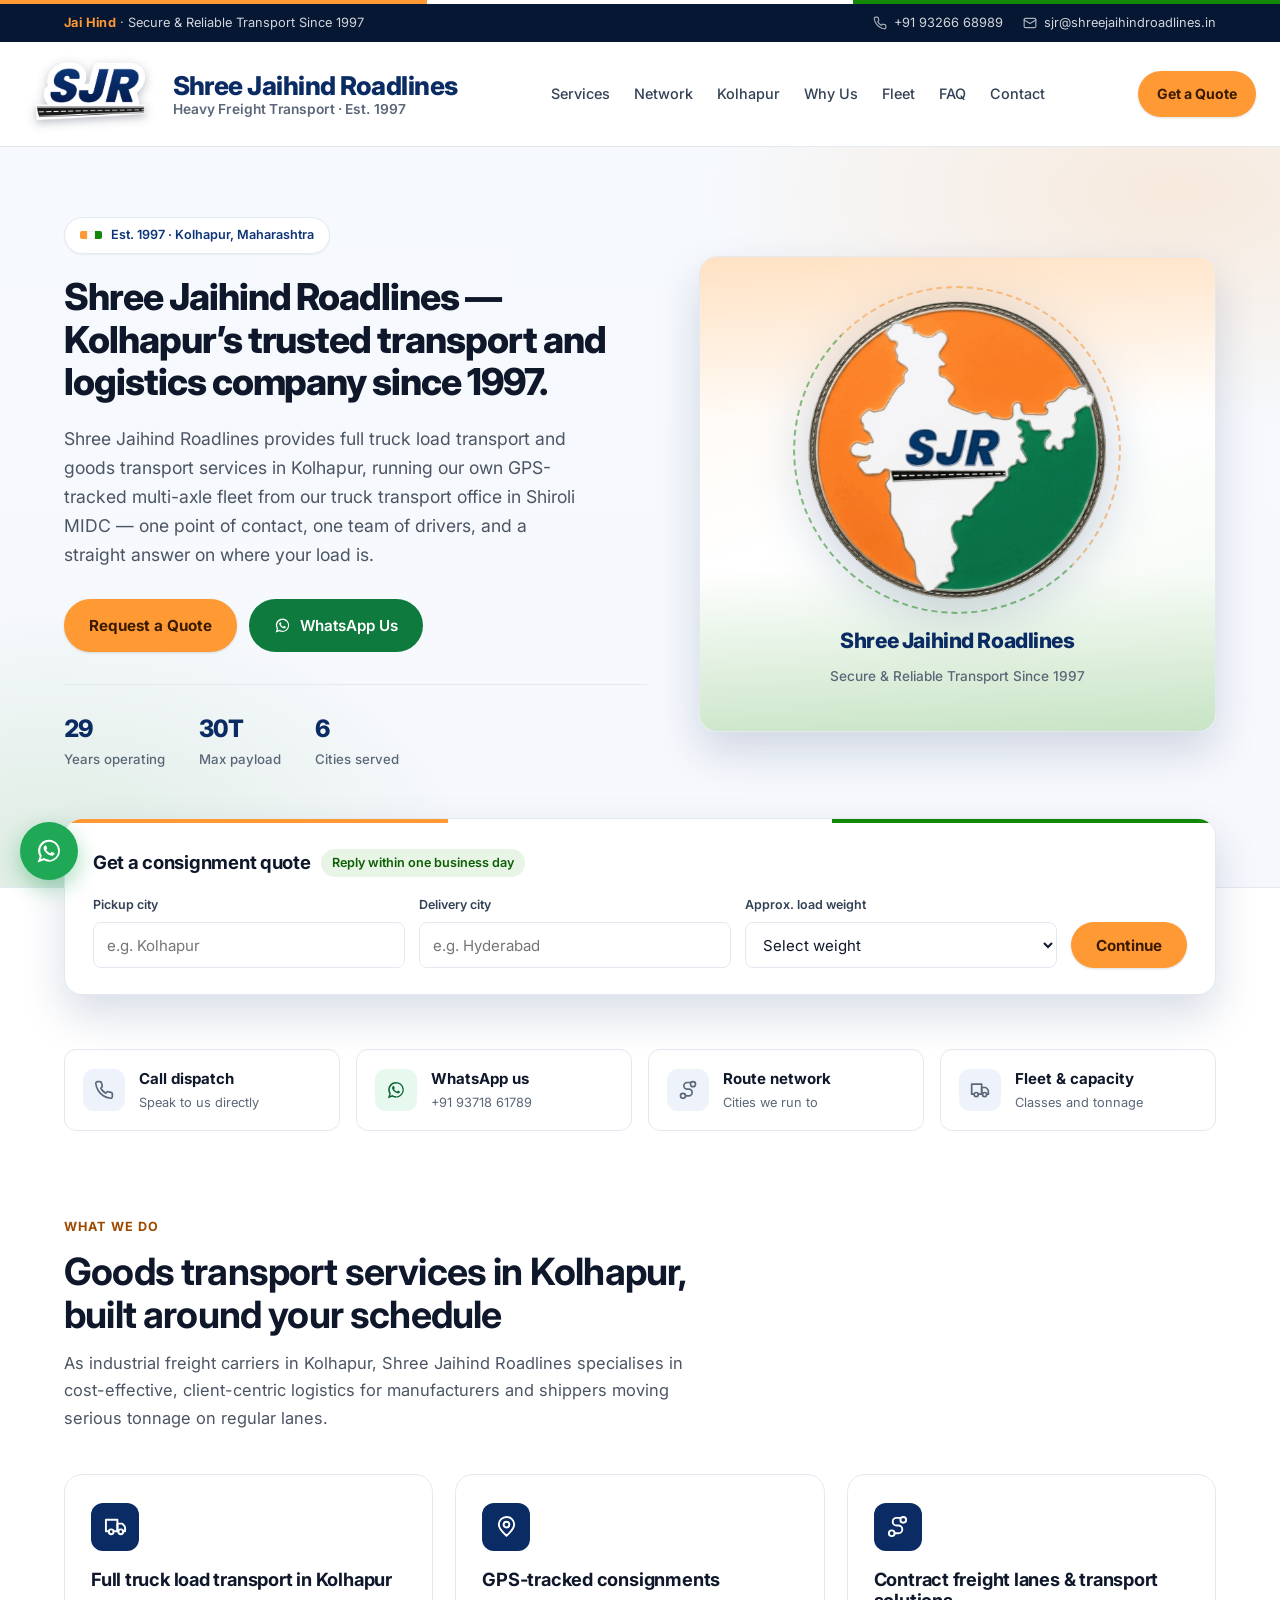
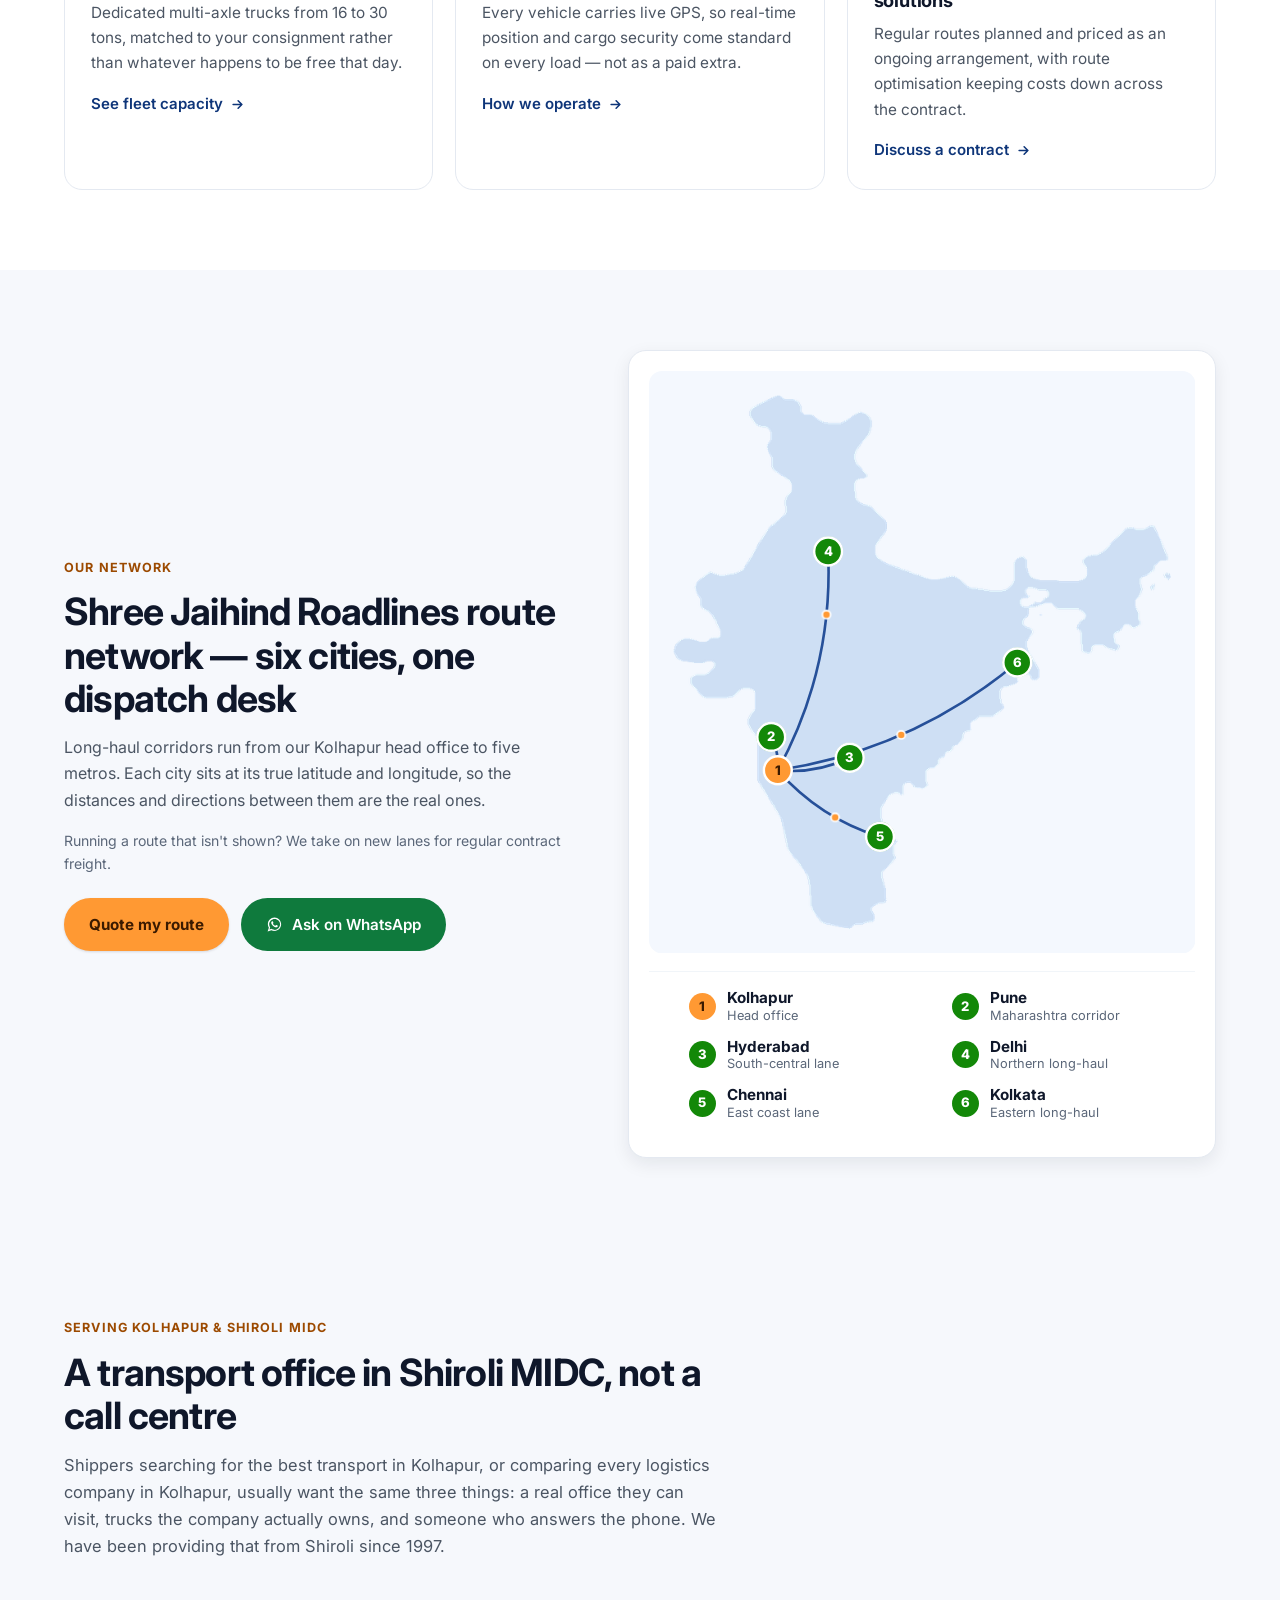
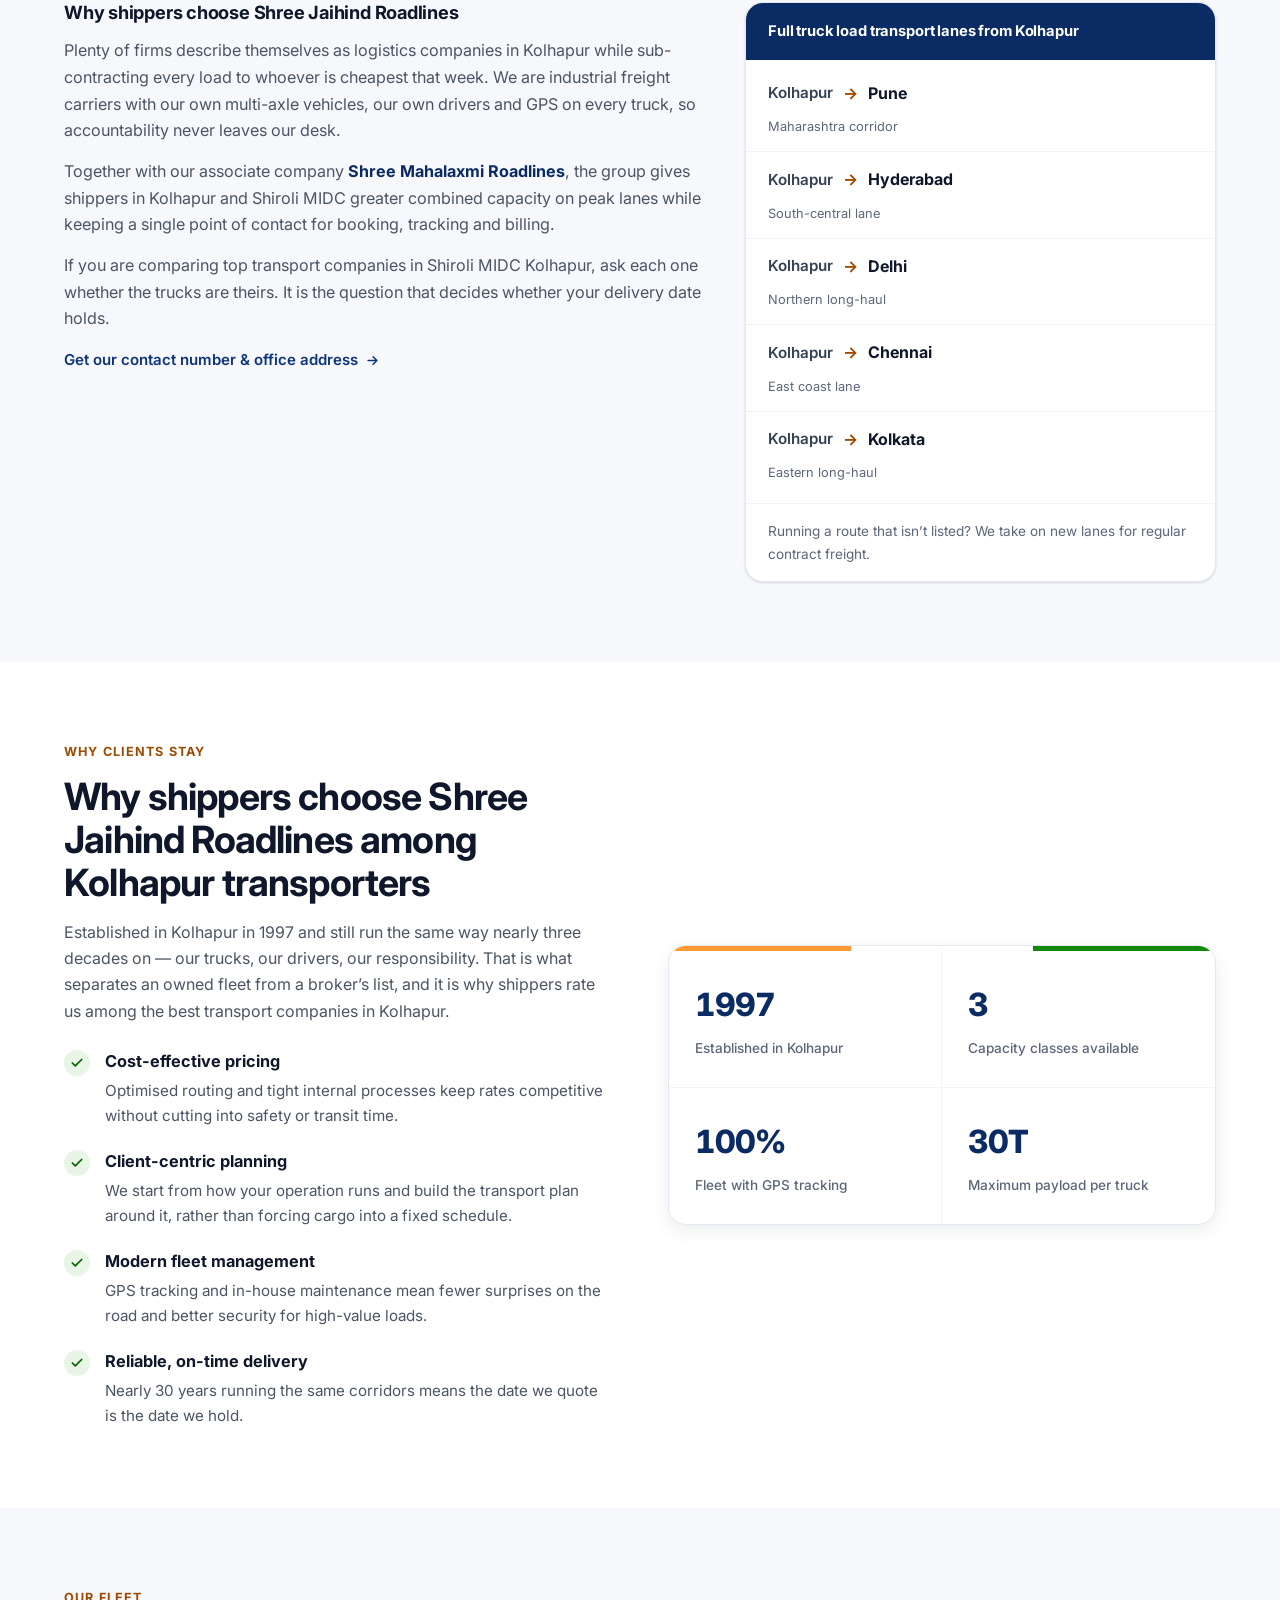
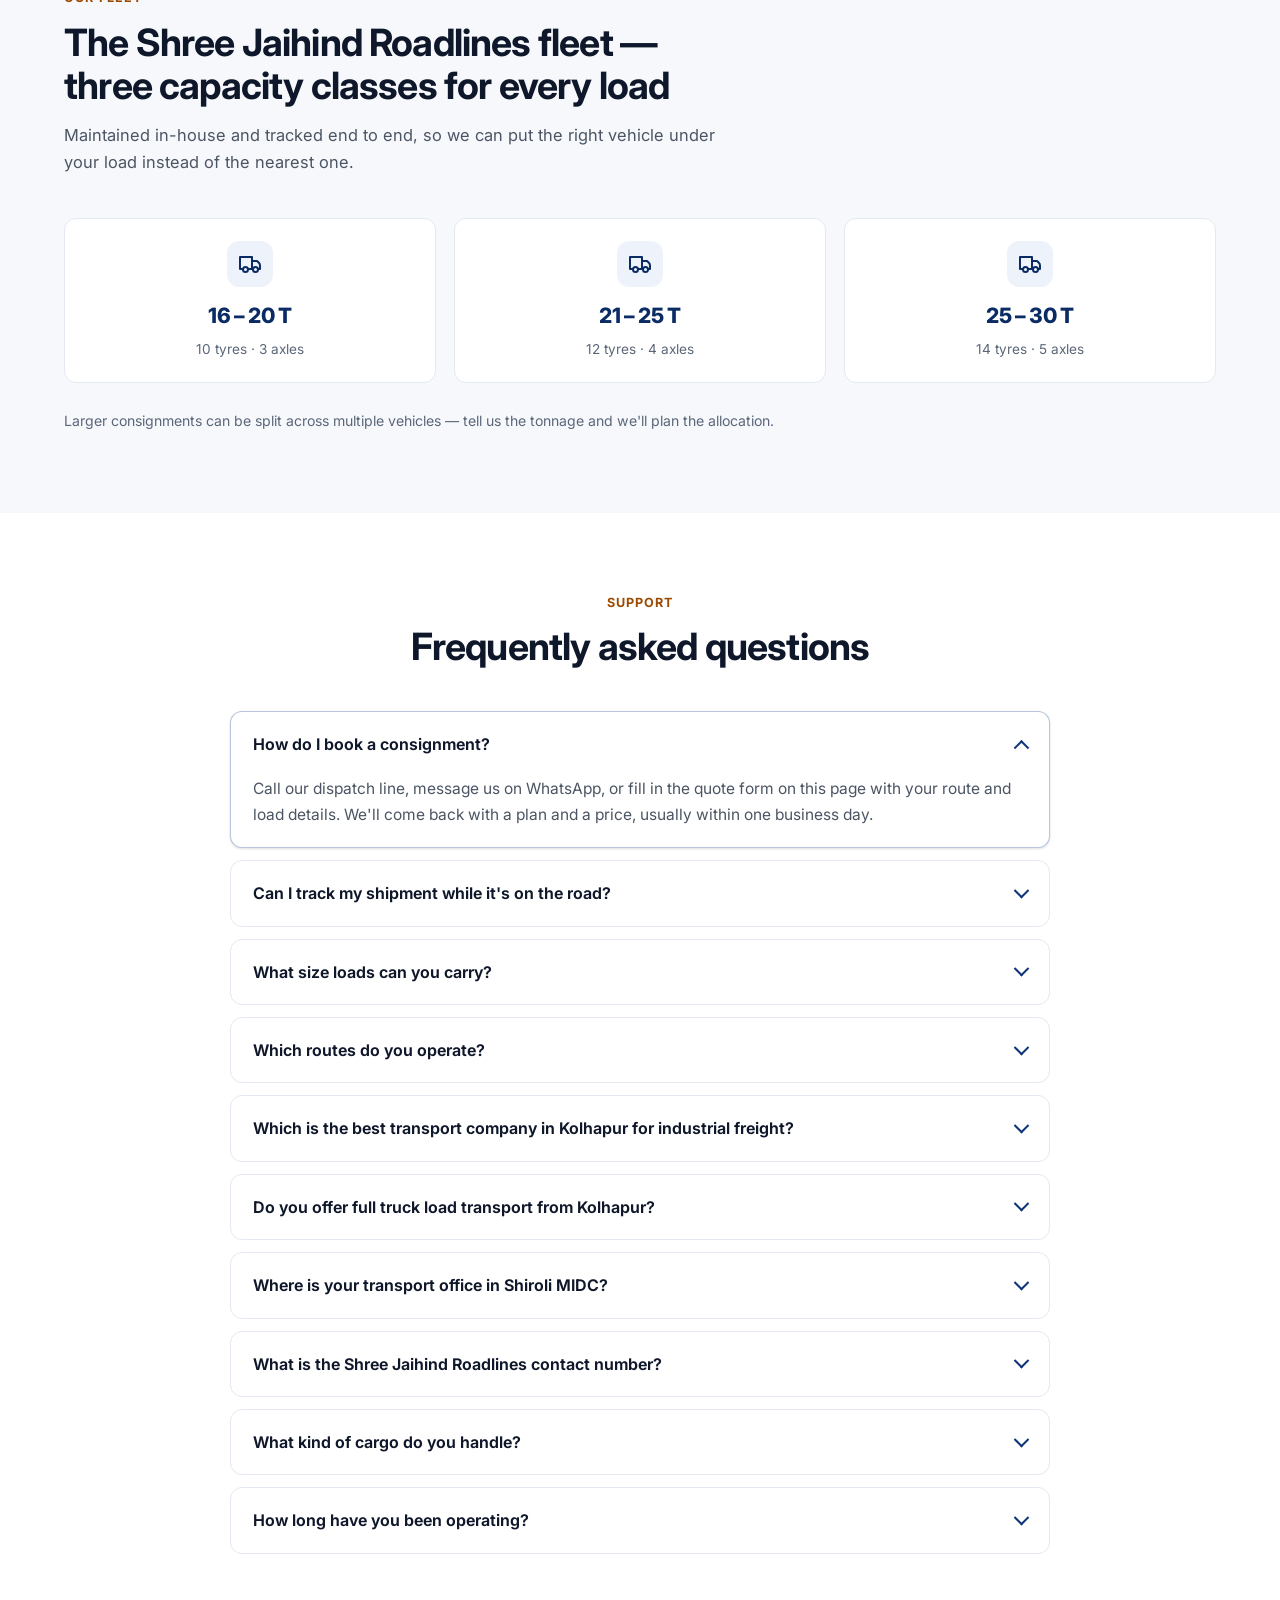
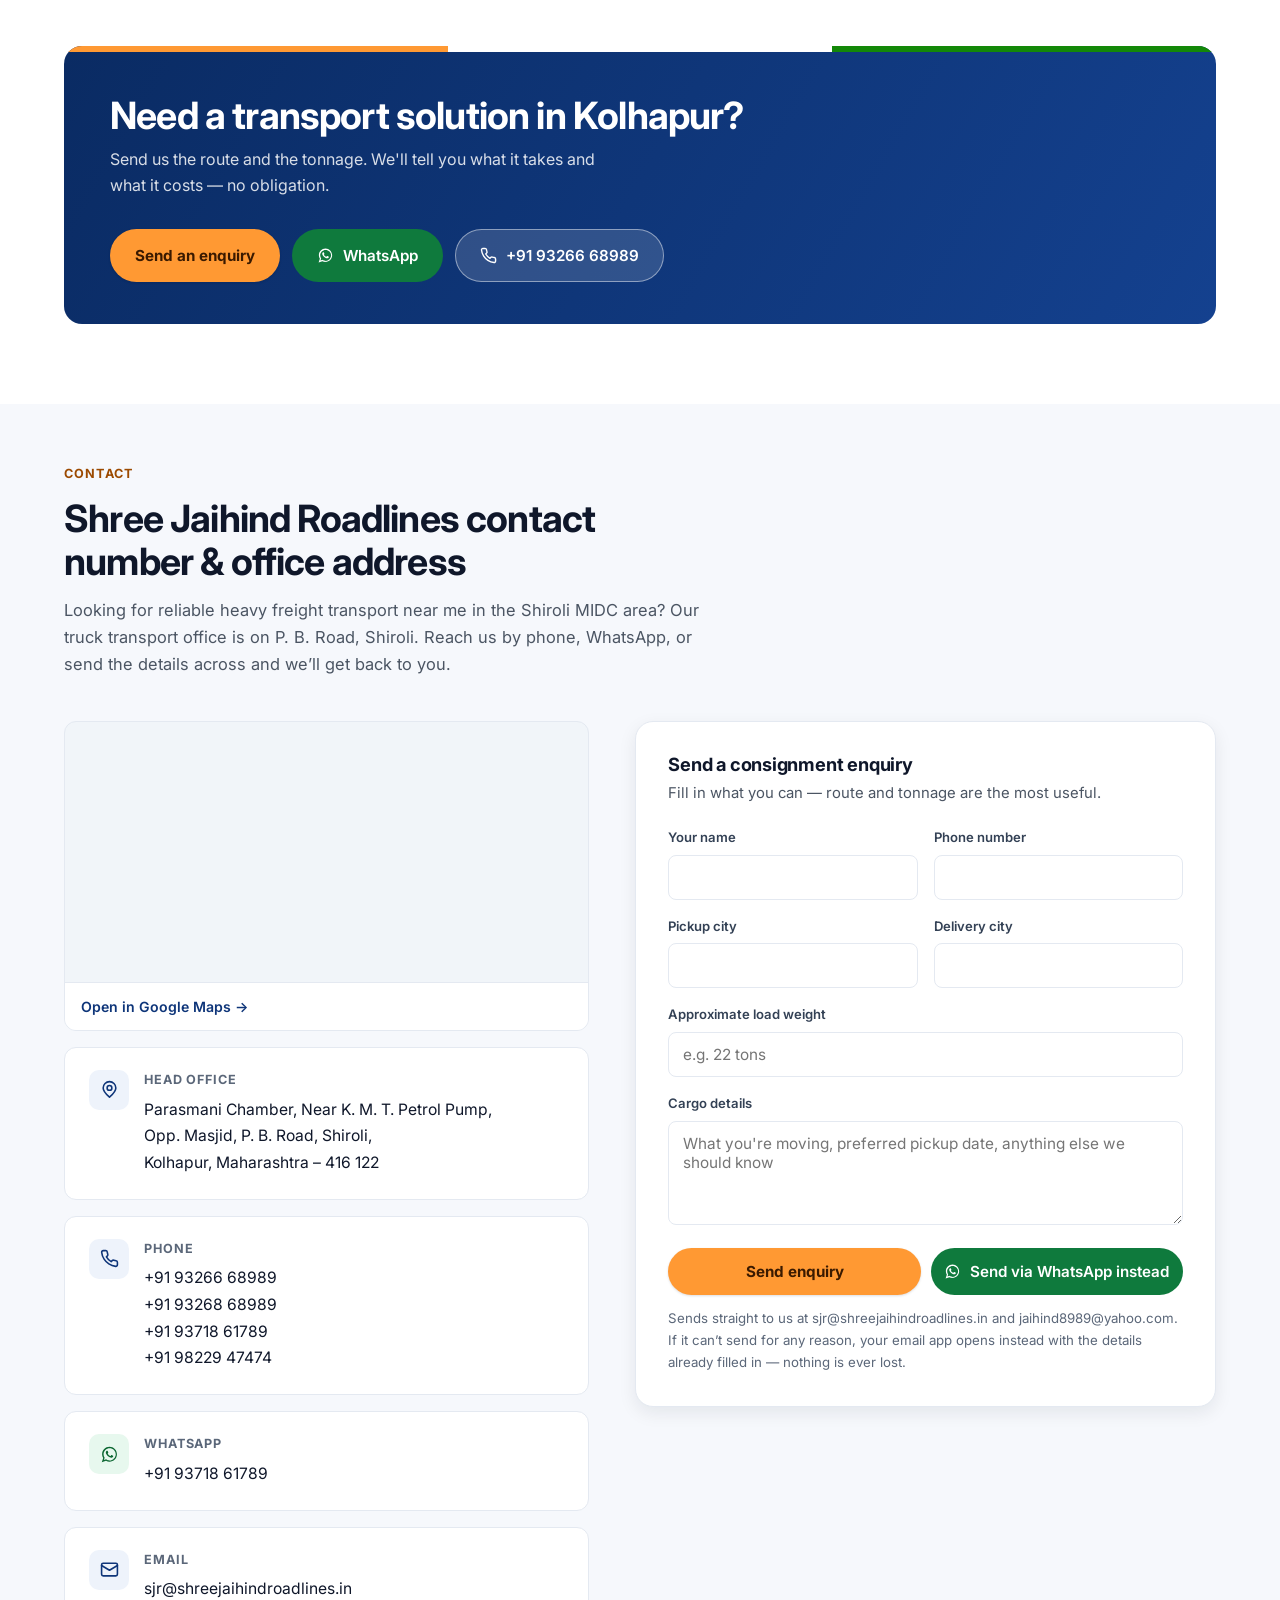
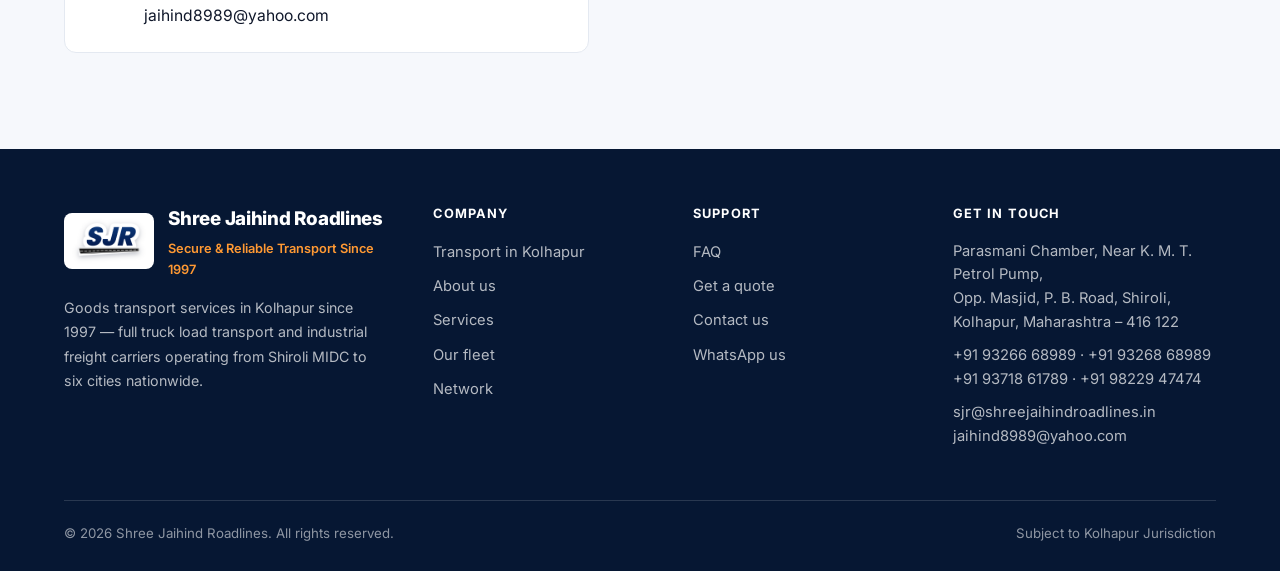
==== index.html @ 7991d2f8 "Flatten structure, remove old functions folder, update to latest site" ====
<!DOCTYPE html>
<html lang="en">
<head>
<meta charset="UTF-8">
<meta name="viewport" content="width=device-width, initial-scale=1.0">
<title>Shree Jaihind Roadlines Kolhapur | Best Transport &amp; Logistics Company in Kolhapur</title>
  <meta name="description" content="Shree Jaihind Roadlines Kolhapur — trusted goods transport services in Kolhapur since 1997. Full truck load transport, industrial freight carriers and GPS-tracked multi-axle fleet from our truck transport office in Shiroli MIDC to Pune, Hyderabad, Delhi, Chennai and Kolkata. Call +91 93266 68989.">
<meta name="theme-color" content="#0A2B63">
<meta name="keywords" content="best transport in Kolhapur, best logistics company in Kolhapur, transport solution in Kolhapur, goods transport services in Kolhapur, truck transport office Kolhapur, industrial freight carriers Kolhapur, top transport companies in Shiroli MIDC Kolhapur, full truck load transport Kolhapur, Shree Jaihind Roadlines Kolhapur, Shree Jaihind Roadlines contact number, transporter in Kolhapur, FTL transport Kolhapur, heavy machinery transport Kolhapur, Kolhapur to Pune transport, Kolhapur to Delhi transport">
<meta name="geo.region" content="IN-MH">
<meta name="geo.placename" content="Shiroli, Kolhapur, Maharashtra">
<meta name="geo.position" content="16.7050;74.2433">
<meta name="ICBM" content="16.7050, 74.2433">
<link rel="canonical" href="https://jaihindroadlines.in/">
<meta property="og:title" content="Shree Jaihind Roadlines Kolhapur — Best Transport &amp; Logistics Company in Kolhapur">
<meta property="og:description" content="Goods transport services in Kolhapur since 1997. Full truck load transport and industrial freight carriers operating from Shiroli MIDC across India.">
<meta property="og:type" content="website">
<link rel="icon" href="images/favicon.png">
<link rel="preconnect" href="https://fonts.googleapis.com">
<link rel="preconnect" href="https://fonts.gstatic.com" crossorigin>
<link href="https://fonts.googleapis.com/css2?family=Inter:wght@400;500;600;700;800&display=swap" rel="stylesheet">
<link rel="stylesheet" href="styles.css?v=14">
<script type="application/ld+json">
{
  "@context":"https://schema.org","@type":"MovingCompany",
  "name":"Shree Jaihind Roadlines",
  "alternateName":["Shree Jaihind Roadlines Kolhapur","SJR Roadlines"],
  "description":"Goods transport services in Kolhapur since 1997. Full truck load transport and industrial freight carriers operating a GPS-tracked multi-axle fleet from Shiroli MIDC, Kolhapur to Pune, Hyderabad, Delhi, Chennai and Kolkata.",
  "foundingDate":"1997","slogan":"Secure & Reliable Transport Since 1997",
  "url":"https://jaihindroadlines.in/",
  "address":{"@type":"PostalAddress","streetAddress":"Parasmani Chamber, Near K. M. T. Petrol Pump, Opp. Masjid, P. B. Road, Shiroli","addressLocality":"Kolhapur","addressRegion":"Maharashtra","postalCode":"416122","addressCountry":"IN"},
  "geo":{"@type":"GeoCoordinates","latitude":16.7050,"longitude":74.2433},
  "telephone":["+91-9326668989","+91-9326868989","+91-9371861789","+91-9822947474"],
  "email":"sjr@shreejaihindroadlines.in",
  "areaServed":[{"@type":"City","name":"Kolhapur"},{"@type":"City","name":"Pune"},{"@type":"City","name":"Hyderabad"},{"@type":"City","name":"Delhi"},{"@type":"City","name":"Chennai"},{"@type":"City","name":"Kolkata"}],
  "knowsAbout":["Full truck load transport","Industrial freight","Goods transport services","Multi-axle heavy haulage","GPS tracked consignments"],
  "hasOfferCatalog":{"@type":"OfferCatalog","name":"Transport services in Kolhapur","itemListElement":[
    {"@type":"Offer","itemOffered":{"@type":"Service","name":"Full truck load transport in Kolhapur"}},
    {"@type":"Offer","itemOffered":{"@type":"Service","name":"Industrial freight carriers Kolhapur"}},
    {"@type":"Offer","itemOffered":{"@type":"Service","name":"GPS-tracked consignment transport"}},
    {"@type":"Offer","itemOffered":{"@type":"Service","name":"Contract freight lanes from Kolhapur"}}
  ]}
}
</script>
<script type="application/ld+json">
{
  "@context":"https://schema.org","@type":"FAQPage","mainEntity":[
    {"@type":"Question","name":"Which is the best transport company in Kolhapur for industrial freight?","acceptedAnswer":{"@type":"Answer","text":"Judge on whether the company owns its trucks, whether there is a real transport office you can visit, and whether they can tell you where your consignment is right now. Shree Jaihind Roadlines owns its multi-axle fleet, operates from a truck transport office on P. B. Road in Shiroli, Kolhapur, and runs GPS on every vehicle."}},
    {"@type":"Question","name":"Do you offer full truck load transport from Kolhapur?","acceptedAnswer":{"@type":"Answer","text":"Yes. Full truck load transport is our main service, with multi-axle vehicles from 16 to 30 tons. Regular FTL lanes run from Kolhapur to Pune, Hyderabad, Delhi, Chennai and Kolkata."}},
    {"@type":"Question","name":"Where is your transport office in Shiroli MIDC?","acceptedAnswer":{"@type":"Answer","text":"Parasmani Chamber, near K. M. T. Petrol Pump, opposite the Masjid on P. B. Road, Shiroli, Kolhapur, Maharashtra 416122."}},
    {"@type":"Question","name":"What is the Shree Jaihind Roadlines contact number?","acceptedAnswer":{"@type":"Answer","text":"Call +91 93266 68989, +91 93268 68989, +91 93718 61789 or +91 98229 47474, or WhatsApp +91 93718 61789."}},
    {"@type":"Question","name":"Can I track my shipment while it is on the road?","acceptedAnswer":{"@type":"Answer","text":"Yes. Every vehicle carries GPS tracking, so we can give you the current position and expected arrival whenever you call. Tracking is included on every consignment."}}
  ]
}
</script>
</head>
<body>
<!-- Shree Jaihind Roadlines - build 14 -->

<div class="tricolour"><i></i><i></i><i></i></div>

<div class="utility">
  <div class="wrap">
    <div class="utility-left"><span class="jaihind">Jai Hind</span> &middot; Secure &amp; Reliable Transport Since 1997</div>
    <div class="utility-right">
      <a href="tel:+919326668989"><svg viewBox="0 0 24 24" fill="none" stroke="currentColor" stroke-width="2" stroke-linecap="round" stroke-linejoin="round"><path d="M22 16.92v3a2 2 0 0 1-2.18 2 19.79 19.79 0 0 1-8.63-3.07 19.5 19.5 0 0 1-6-6 19.79 19.79 0 0 1-3.07-8.67A2 2 0 0 1 4.11 2h3a2 2 0 0 1 2 1.72c.127.96.361 1.903.7 2.81a2 2 0 0 1-.45 2.11L8.09 9.91a16 16 0 0 0 6 6l1.27-1.27a2 2 0 0 1 2.11-.45c.907.339 1.85.573 2.81.7A2 2 0 0 1 22 16.92z"/></svg> +91 93266 68989</a>
      <a href="mailto:sjr@shreejaihindroadlines.in" class="util-mail"><svg viewBox="0 0 24 24" fill="none" stroke="currentColor" stroke-width="2" stroke-linecap="round" stroke-linejoin="round"><rect x="2" y="4" width="20" height="16" rx="2"/><path d="m22 7-10 6L2 7"/></svg> sjr@shreejaihindroadlines.in</a>
    </div>
  </div>
</div>

<header id="siteHeader">
  <div class="wrap nav">
    <a href="#top" class="brand" aria-label="Shree Jaihind Roadlines — home">
      <img decoding="async" src="images/sjr-logo-lg.png" width="711" height="440" alt="Shree Jaihind Roadlines Kolhapur — SJR transport company logo">
      <span class="brand-text"><b>Shree Jaihind Roadlines</b><small>Heavy Freight Transport &middot; Est. 1997</small></span>
    </a>
    <nav class="nav-links">
      <a href="#services">Services</a><a href="#network">Network</a><a href="#local">Kolhapur</a><a href="#why">Why Us</a>
      <a href="#fleet">Fleet</a><a href="#faq">FAQ</a><a href="#contact">Contact</a>
    </nav>
    <div class="nav-right">
      <a href="#quote" class="btn btn-primary btn-sm">Get a Quote</a>
      <button class="menu-btn" id="menuBtn" aria-label="Open menu" aria-expanded="false" aria-controls="mobilePanel"><span></span><span></span><span></span></button>
    </div>
  </div>
  <div class="mobile-panel" id="mobilePanel">
    <a href="#services">Services</a><a href="#network">Network</a><a href="#local">Kolhapur</a><a href="#why">Why Us</a>
    <a href="#fleet">Fleet</a><a href="#faq">FAQ</a><a href="#contact">Contact</a>
    <a href="#quote" class="btn btn-primary">Get a Quote</a>
  </div>
</header>

<main id="top">

  <section class="hero">
    <div class="wrap hero-grid">
      <div>
        <span class="eyebrow"><span class="flagdot"><i></i><i></i><i></i></span> Est. 1997 &middot; Kolhapur, Maharashtra</span>
        <h1>Shree Jaihind Roadlines &mdash; Kolhapur&rsquo;s trusted transport and logistics company since 1997.</h1>
        <p class="lede">Shree Jaihind Roadlines provides full truck load transport and goods transport services in Kolhapur, running our own GPS-tracked multi-axle fleet from our truck transport office in Shiroli MIDC — one point of contact, one team of drivers, and a straight answer on where your load is.</p>
        <div class="hero-actions">
          <a href="#quote" class="btn btn-primary">Request a Quote</a>
          <a href="https://wa.me/919371861789?text={}" class="btn btn-whatsapp" id="heroWaBtn"><svg viewBox="0 0 32 32" fill="currentColor"><path d="M16.001 3C9.096 3 3.5 8.596 3.5 15.5c0 2.42.687 4.68 1.878 6.598L3 29l7.09-2.34a12.42 12.42 0 0 0 5.911 1.505h.005c6.905 0 12.5-5.596 12.5-12.5S22.906 3 16.001 3zm0 22.7h-.004a10.24 10.24 0 0 1-5.213-1.428l-.374-.222-3.868 1.276 1.293-3.77-.244-.386a10.19 10.19 0 0 1-1.567-5.47c0-5.65 4.6-10.25 10.256-10.25 2.74 0 5.313 1.068 7.248 3.005a10.18 10.18 0 0 1 3.003 7.25c0 5.65-4.6 10.25-10.53 10.995zm5.61-7.678c-.307-.154-1.816-.897-2.098-1-.281-.103-.486-.154-.69.154-.205.309-.79 1-.968 1.206-.178.206-.357.232-.664.078-.307-.154-1.296-.478-2.469-1.523-.912-.813-1.528-1.818-1.707-2.127-.178-.309-.019-.476.135-.63.138-.138.307-.36.46-.54.154-.18.205-.309.307-.514.103-.206.052-.386-.026-.54-.077-.154-.69-1.663-.946-2.278-.249-.598-.502-.517-.69-.527-.178-.008-.383-.01-.588-.01s-.538.077-.82.386c-.281.309-1.075 1.05-1.075 2.56s1.101 2.97 1.254 3.176c.154.206 2.166 3.306 5.248 4.636.733.316 1.305.505 1.751.646.735.234 1.404.201 1.933.122.59-.088 1.816-.742 2.072-1.46.256-.716.256-1.33.179-1.46-.077-.128-.281-.205-.588-.36z"/></svg> WhatsApp Us</a>
        </div>
        <div class="hero-trust">
          <div class="trust-item"><div class="n">29</div><div class="l">Years operating</div></div>
          <div class="trust-item"><div class="n">30T</div><div class="l">Max payload</div></div>
          <div class="trust-item"><div class="n">6</div><div class="l">Cities served</div></div>
        </div>
      </div>
      <div class="emblem">
        <div class="emblem-inner">
          <div class="badge-ring">
            <span class="badge-spin" aria-hidden="true"></span>
            <img decoding="async" src="images/badge-india.png" width="440" height="440" fetchpriority="high"
                 alt="Shree Jaihind Roadlines emblem: SJR over a map of India in the national tricolour">
          </div>
          <div class="emblem-name">Shree Jaihind Roadlines</div>
          <div class="emblem-tag">Secure &amp; Reliable Transport Since 1997</div>
        </div>
      </div>
    </div>
  </section>

  <div class="quote-strip" id="quote">
    <div class="wrap">
      <div class="quote-card">
        <div class="tricolour"><i></i><i></i><i></i></div>
        <div class="quote-body">
          <div class="quote-head">
            <h2>Get a consignment quote</h2>
            <span class="tag">Reply within one business day</span>
          </div>
          <form class="quote-form" id="quickQuote" novalidate>
            <div class="qf"><label for="qFrom">Pickup city</label><input type="text" id="qFrom" placeholder="e.g. Kolhapur" autocomplete="off"></div>
            <div class="qf"><label for="qTo">Delivery city</label><input type="text" id="qTo" placeholder="e.g. Hyderabad" autocomplete="off"></div>
            <div class="qf"><label for="qWeight">Approx. load weight</label>
              <select id="qWeight"><option value="">Select weight</option><option>Under 16 tons</option><option>16 – 20 tons</option><option>21 – 25 tons</option><option>25 – 30 tons</option><option>Multiple trucks needed</option></select>
            </div>
            <button type="submit" class="btn btn-primary">Continue</button>
          </form>
        </div>
      </div>
    </div>
  </div>

  <div class="quick">
    <div class="wrap quick-grid">
      <a href="tel:+919326668989" class="quick-item"><span class="quick-ico"><svg viewBox="0 0 24 24" fill="none" stroke="currentColor" stroke-width="2" stroke-linecap="round" stroke-linejoin="round"><path d="M22 16.92v3a2 2 0 0 1-2.18 2 19.79 19.79 0 0 1-8.63-3.07 19.5 19.5 0 0 1-6-6 19.79 19.79 0 0 1-3.07-8.67A2 2 0 0 1 4.11 2h3a2 2 0 0 1 2 1.72c.127.96.361 1.903.7 2.81a2 2 0 0 1-.45 2.11L8.09 9.91a16 16 0 0 0 6 6l1.27-1.27a2 2 0 0 1 2.11-.45c.907.339 1.85.573 2.81.7A2 2 0 0 1 22 16.92z"/></svg></span><span><b>Call dispatch</b><span>Speak to us directly</span></span></a>
      <a href="https://wa.me/919371861789" target="_blank" rel="noopener" class="quick-item"><span class="quick-ico wa"><svg viewBox="0 0 32 32" fill="currentColor"><path d="M16.001 3C9.096 3 3.5 8.596 3.5 15.5c0 2.42.687 4.68 1.878 6.598L3 29l7.09-2.34a12.42 12.42 0 0 0 5.911 1.505h.005c6.905 0 12.5-5.596 12.5-12.5S22.906 3 16.001 3zm0 22.7h-.004a10.24 10.24 0 0 1-5.213-1.428l-.374-.222-3.868 1.276 1.293-3.77-.244-.386a10.19 10.19 0 0 1-1.567-5.47c0-5.65 4.6-10.25 10.256-10.25 2.74 0 5.313 1.068 7.248 3.005a10.18 10.18 0 0 1 3.003 7.25c0 5.65-4.6 10.25-10.53 10.995zm5.61-7.678c-.307-.154-1.816-.897-2.098-1-.281-.103-.486-.154-.69.154-.205.309-.79 1-.968 1.206-.178.206-.357.232-.664.078-.307-.154-1.296-.478-2.469-1.523-.912-.813-1.528-1.818-1.707-2.127-.178-.309-.019-.476.135-.63.138-.138.307-.36.46-.54.154-.18.205-.309.307-.514.103-.206.052-.386-.026-.54-.077-.154-.69-1.663-.946-2.278-.249-.598-.502-.517-.69-.527-.178-.008-.383-.01-.588-.01s-.538.077-.82.386c-.281.309-1.075 1.05-1.075 2.56s1.101 2.97 1.254 3.176c.154.206 2.166 3.306 5.248 4.636.733.316 1.305.505 1.751.646.735.234 1.404.201 1.933.122.59-.088 1.816-.742 2.072-1.46.256-.716.256-1.33.179-1.46-.077-.128-.281-.205-.588-.36z"/></svg></span><span><b>WhatsApp us</b><span>+91 93718 61789</span></span></a>
      <a href="#network" class="quick-item"><span class="quick-ico"><svg viewBox="0 0 24 24" fill="none" stroke="currentColor" stroke-width="2" stroke-linecap="round" stroke-linejoin="round"><circle cx="6" cy="19" r="3"/><circle cx="18" cy="5" r="3"/><path d="M9 19h4a4 4 0 0 0 0-8h-2a4 4 0 0 1 0-8h4"/></svg></span><span><b>Route network</b><span>Cities we run to</span></span></a>
      <a href="#fleet" class="quick-item"><span class="quick-ico"><svg viewBox="0 0 24 24" fill="none" stroke="currentColor" stroke-width="2" stroke-linecap="round" stroke-linejoin="round"><path d="M10 17h4V5H2v12h3"/><path d="M20 17h2v-3.34a4 4 0 0 0-1.17-2.83L19 9h-5v8h1"/><circle cx="7.5" cy="17.5" r="2.5"/><circle cx="17.5" cy="17.5" r="2.5"/></svg></span><span><b>Fleet &amp; capacity</b><span>Classes and tonnage</span></span></a>
    </div>
  </div>

  <section id="services">
    <div class="wrap">
      <div class="sec-head">
        <div class="kicker">What we do</div>
        <h2>Goods transport services in Kolhapur, built around your schedule</h2>
        <p>As industrial freight carriers in Kolhapur, Shree Jaihind Roadlines specialises in cost-effective, client-centric logistics for manufacturers and shippers moving serious tonnage on regular lanes.</p>
      </div>
      <div class="card-grid">
        <article class="card"><div class="card-ico"><svg viewBox="0 0 24 24" fill="none" stroke="currentColor" stroke-width="2" stroke-linecap="round" stroke-linejoin="round"><path d="M10 17h4V5H2v12h3"/><path d="M20 17h2v-3.34a4 4 0 0 0-1.17-2.83L19 9h-5v8h1"/><circle cx="7.5" cy="17.5" r="2.5"/><circle cx="17.5" cy="17.5" r="2.5"/></svg></div><h3>Full truck load transport in Kolhapur</h3>
          <p>Dedicated multi-axle trucks from 16 to 30 tons, matched to your consignment rather than whatever happens to be free that day.</p>
          <a href="#fleet" class="link-arrow">See fleet capacity <svg viewBox="0 0 24 24" fill="none" stroke="currentColor" stroke-width="2.5" stroke-linecap="round" stroke-linejoin="round"><path d="M5 12h14M13 6l6 6-6 6"/></svg></a></article>
        <article class="card"><div class="card-ico"><svg viewBox="0 0 24 24" fill="none" stroke="currentColor" stroke-width="2" stroke-linecap="round" stroke-linejoin="round"><circle cx="12" cy="10" r="3"/><path d="M12 21.7C17.3 17 20 13 20 10a8 8 0 1 0-16 0c0 3 2.7 7 8 11.7z"/></svg></div><h3>GPS-tracked consignments</h3>
          <p>Every vehicle carries live GPS, so real-time position and cargo security come standard on every load — not as a paid extra.</p>
          <a href="#why" class="link-arrow">How we operate <svg viewBox="0 0 24 24" fill="none" stroke="currentColor" stroke-width="2.5" stroke-linecap="round" stroke-linejoin="round"><path d="M5 12h14M13 6l6 6-6 6"/></svg></a></article>
        <article class="card"><div class="card-ico"><svg viewBox="0 0 24 24" fill="none" stroke="currentColor" stroke-width="2" stroke-linecap="round" stroke-linejoin="round"><circle cx="6" cy="19" r="3"/><circle cx="18" cy="5" r="3"/><path d="M9 19h4a4 4 0 0 0 0-8h-2a4 4 0 0 1 0-8h4"/></svg></div><h3>Contract freight lanes &amp; transport solutions</h3>
          <p>Regular routes planned and priced as an ongoing arrangement, with route optimisation keeping costs down across the contract.</p>
          <a href="#contact" class="link-arrow">Discuss a contract <svg viewBox="0 0 24 24" fill="none" stroke="currentColor" stroke-width="2.5" stroke-linecap="round" stroke-linejoin="round"><path d="M5 12h14M13 6l6 6-6 6"/></svg></a></article>
      </div>
    </div>
  </section>

  <section class="sec-soft" id="network">
    <div class="wrap">
      <div class="map-layout">
        <div>
          <div class="kicker">Our network</div>
          <h2>Shree Jaihind Roadlines route network &mdash; six cities, one dispatch desk</h2>
          <p style="margin-top:14px;">Long-haul corridors run from our Kolhapur head office to five metros. Each city sits at its true latitude and longitude, so the distances and directions between them are the real ones.</p>
          <p class="fleet-note">Running a route that isn't shown? We take on new lanes for regular contract freight.</p>
          <div style="display:flex; gap:12px; flex-wrap:wrap; margin-top:22px;">
            <a href="#quote" class="btn btn-primary">Quote my route</a>
            <a href="https://wa.me/919371861789" target="_blank" rel="noopener" class="btn btn-whatsapp"><svg viewBox="0 0 32 32" fill="currentColor"><path d="M16.001 3C9.096 3 3.5 8.596 3.5 15.5c0 2.42.687 4.68 1.878 6.598L3 29l7.09-2.34a12.42 12.42 0 0 0 5.911 1.505h.005c6.905 0 12.5-5.596 12.5-12.5S22.906 3 16.001 3zm0 22.7h-.004a10.24 10.24 0 0 1-5.213-1.428l-.374-.222-3.868 1.276 1.293-3.77-.244-.386a10.19 10.19 0 0 1-1.567-5.47c0-5.65 4.6-10.25 10.256-10.25 2.74 0 5.313 1.068 7.248 3.005a10.18 10.18 0 0 1 3.003 7.25c0 5.65-4.6 10.25-10.53 10.995zm5.61-7.678c-.307-.154-1.816-.897-2.098-1-.281-.103-.486-.154-.69.154-.205.309-.79 1-.968 1.206-.178.206-.357.232-.664.078-.307-.154-1.296-.478-2.469-1.523-.912-.813-1.528-1.818-1.707-2.127-.178-.309-.019-.476.135-.63.138-.138.307-.36.46-.54.154-.18.205-.309.307-.514.103-.206.052-.386-.026-.54-.077-.154-.69-1.663-.946-2.278-.249-.598-.502-.517-.69-.527-.178-.008-.383-.01-.588-.01s-.538.077-.82.386c-.281.309-1.075 1.05-1.075 2.56s1.101 2.97 1.254 3.176c.154.206 2.166 3.306 5.248 4.636.733.316 1.305.505 1.751.646.735.234 1.404.201 1.933.122.59-.088 1.816-.742 2.072-1.46.256-.716.256-1.33.179-1.46-.077-.128-.281-.205-.588-.36z"/></svg> Ask on WhatsApp</a>
          </div>
        </div>
        <div class="map-panel" id="mapPanel">
          <svg class="map-svg" viewBox="0 0 666 710" role="img" aria-labelledby="mapTitle mapDesc" preserveAspectRatio="xMidYMid meet">
            <title id="mapTitle">Shree Jaihind Roadlines route network</title>
            <desc id="mapDesc">Route diagram showing the Kolhapur head office connected by freight corridors to Pune, Hyderabad, Delhi, Chennai and Kolkata, each positioned by its true latitude and longitude. Numbered markers match the list beside it.</desc>
            <rect x="0" y="0" width="666" height="710" rx="16" class="map-bg" fill="#F4F8FE"/>
          <image class="india-land" href="images/india-land.png" x="30" y="30" width="605.9" height="650" preserveAspectRatio="none"/>
            <g class="routes">
              <path id="rt0" class="route" style="--i:0" d="M 157.0 486.7 Q 158.7 465.2 149.0 446.0" fill="none" stroke="#14418F" stroke-width="2.8" stroke-linecap="round" opacity="0.92"/>
              <path id="rt1" class="route" style="--i:1" d="M 157.0 486.7 Q 203.0 491.3 244.7 471.4" fill="none" stroke="#14418F" stroke-width="2.8" stroke-linecap="round" opacity="0.92"/>
              <path id="rt2" class="route" style="--i:2" d="M 157.0 486.7 Q 225.0 361.9 218.3 220.0" fill="none" stroke="#14418F" stroke-width="2.8" stroke-linecap="round" opacity="0.92"/>
              <path id="rt3" class="route" style="--i:3" d="M 157.0 486.7 Q 208.0 544.7 281.6 567.8" fill="none" stroke="#14418F" stroke-width="2.8" stroke-linecap="round" opacity="0.92"/>
              <path id="rt4" class="route" style="--i:4" d="M 157.0 486.7 Q 321.4 461.8 448.9 355.3" fill="none" stroke="#14418F" stroke-width="2.8" stroke-linecap="round" opacity="0.92"/>
            </g>
            <g class="movers">
              <circle class="mover" r="5" style="--i:0" fill="#FF9933" stroke="#fff" stroke-width="1.8"><animateMotion dur="4.2s" begin="0.00s" repeatCount="indefinite"><mpath href="#rt0"/></animateMotion></circle>
              <circle class="mover" r="5" style="--i:1" fill="#FF9933" stroke="#fff" stroke-width="1.8"><animateMotion dur="4.2s" begin="0.50s" repeatCount="indefinite"><mpath href="#rt1"/></animateMotion></circle>
              <circle class="mover" r="5" style="--i:2" fill="#FF9933" stroke="#fff" stroke-width="1.8"><animateMotion dur="4.2s" begin="1.00s" repeatCount="indefinite"><mpath href="#rt2"/></animateMotion></circle>
              <circle class="mover" r="5" style="--i:3" fill="#FF9933" stroke="#fff" stroke-width="1.8"><animateMotion dur="4.2s" begin="1.50s" repeatCount="indefinite"><mpath href="#rt3"/></animateMotion></circle>
              <circle class="mover" r="5" style="--i:4" fill="#FF9933" stroke="#fff" stroke-width="1.8"><animateMotion dur="4.2s" begin="2.00s" repeatCount="indefinite"><mpath href="#rt4"/></animateMotion></circle>
            </g>
            <g class="nodes">
              <g class="node hq" style="--i:0">
                <circle class="pulse" cx="157.0" cy="486.7" r="17" fill="none" stroke="#FF9933" stroke-width="2.2" opacity="0.5"/>
                <circle class="pin" cx="157.0" cy="486.7" r="17" fill="#FF9933" stroke="#fff" stroke-width="2.6"/>
                <text class="pin-num" x="157.0" y="492.2" text-anchor="middle" fill="#3A1A00" font-family="Inter,sans-serif" font-size="16" font-weight="800">1</text>
              </g>
              <g class="node" style="--i:1">
                <circle class="pulse" cx="149.0" cy="446.0" r="17" fill="none" stroke="#138808" stroke-width="2.2" opacity="0.5"/>
                <circle class="pin" cx="149.0" cy="446.0" r="17" fill="#138808" stroke="#fff" stroke-width="2.6"/>
                <text class="pin-num" x="149.0" y="451.5" text-anchor="middle" fill="#ffffff" font-family="Inter,sans-serif" font-size="16" font-weight="800">2</text>
              </g>
              <g class="node" style="--i:2">
                <circle class="pulse" cx="244.7" cy="471.4" r="17" fill="none" stroke="#138808" stroke-width="2.2" opacity="0.5"/>
                <circle class="pin" cx="244.7" cy="471.4" r="17" fill="#138808" stroke="#fff" stroke-width="2.6"/>
                <text class="pin-num" x="244.7" y="476.9" text-anchor="middle" fill="#ffffff" font-family="Inter,sans-serif" font-size="16" font-weight="800">3</text>
              </g>
              <g class="node" style="--i:3">
                <circle class="pulse" cx="218.3" cy="220.0" r="17" fill="none" stroke="#138808" stroke-width="2.2" opacity="0.5"/>
                <circle class="pin" cx="218.3" cy="220.0" r="17" fill="#138808" stroke="#fff" stroke-width="2.6"/>
                <text class="pin-num" x="218.3" y="225.5" text-anchor="middle" fill="#ffffff" font-family="Inter,sans-serif" font-size="16" font-weight="800">4</text>
              </g>
              <g class="node" style="--i:4">
                <circle class="pulse" cx="281.6" cy="567.8" r="17" fill="none" stroke="#138808" stroke-width="2.2" opacity="0.5"/>
                <circle class="pin" cx="281.6" cy="567.8" r="17" fill="#138808" stroke="#fff" stroke-width="2.6"/>
                <text class="pin-num" x="281.6" y="573.3" text-anchor="middle" fill="#ffffff" font-family="Inter,sans-serif" font-size="16" font-weight="800">5</text>
              </g>
              <g class="node" style="--i:5">
                <circle class="pulse" cx="448.9" cy="355.3" r="17" fill="none" stroke="#138808" stroke-width="2.2" opacity="0.5"/>
                <circle class="pin" cx="448.9" cy="355.3" r="17" fill="#138808" stroke="#fff" stroke-width="2.6"/>
                <text class="pin-num" x="448.9" y="360.8" text-anchor="middle" fill="#ffffff" font-family="Inter,sans-serif" font-size="16" font-weight="800">6</text>
              </g>
            </g></svg>
          <ol class="city-key">
            <li><span class="key-num hq">1</span><span class="key-text"><b>Kolhapur</b><span>Head office</span></span></li>
            <li><span class="key-num">2</span><span class="key-text"><b>Pune</b><span>Maharashtra corridor</span></span></li>
            <li><span class="key-num">3</span><span class="key-text"><b>Hyderabad</b><span>South-central lane</span></span></li>
            <li><span class="key-num">4</span><span class="key-text"><b>Delhi</b><span>Northern long-haul</span></span></li>
            <li><span class="key-num">5</span><span class="key-text"><b>Chennai</b><span>East coast lane</span></span></li>
            <li><span class="key-num">6</span><span class="key-text"><b>Kolkata</b><span>Eastern long-haul</span></span></li>
          </ol>
        </div>
      </div>
    </div>
  </section>


  <!-- ===== Local positioning / service area ===== -->
  <section class="sec-soft" id="local">
    <div class="wrap">
      <div class="sec-head">
        <div class="kicker">Serving Kolhapur &amp; Shiroli MIDC</div>
        <h2>A transport office in Shiroli MIDC, not a call centre</h2>
        <p>Shippers searching for the best transport in Kolhapur, or comparing every logistics company in Kolhapur, usually want the same three things: a real office they can visit, trucks the company actually owns, and someone who answers the phone. We have been providing that from Shiroli since 1997.</p>
      </div>

      <div class="local-grid">
        <div class="local-copy">
          <h3>Why shippers choose Shree Jaihind Roadlines</h3>
          <p>Plenty of firms describe themselves as logistics companies in Kolhapur while sub-contracting every load to whoever is cheapest that week. We are industrial freight carriers with our own multi-axle vehicles, our own drivers and GPS on every truck, so accountability never leaves our desk.</p>
          <p>Together with our associate company <strong>Shree Mahalaxmi Roadlines</strong>, the group gives shippers in Kolhapur and Shiroli MIDC greater combined capacity on peak lanes while keeping a single point of contact for booking, tracking and billing.</p>
          <p>If you are comparing top transport companies in Shiroli MIDC Kolhapur, ask each one whether the trucks are theirs. It is the question that decides whether your delivery date holds.</p>
          <a href="#contact" class="link-arrow">Get our contact number &amp; office address
            <svg viewBox="0 0 24 24" fill="none" stroke="currentColor" stroke-width="2.5" stroke-linecap="round" stroke-linejoin="round"><path d="M5 12h14M13 6l6 6-6 6"/></svg></a>
        </div>

        <div class="lane-card">
          <div class="lane-head">Full truck load transport lanes from Kolhapur</div>
          <ul class="lane-list">
          <li><span class="lane-from">Kolhapur</span><span class="lane-arrow" aria-hidden="true">&rarr;</span><span class="lane-to">Pune</span><span class="lane-note">Maharashtra corridor</span></li>
          <li><span class="lane-from">Kolhapur</span><span class="lane-arrow" aria-hidden="true">&rarr;</span><span class="lane-to">Hyderabad</span><span class="lane-note">South-central lane</span></li>
          <li><span class="lane-from">Kolhapur</span><span class="lane-arrow" aria-hidden="true">&rarr;</span><span class="lane-to">Delhi</span><span class="lane-note">Northern long-haul</span></li>
          <li><span class="lane-from">Kolhapur</span><span class="lane-arrow" aria-hidden="true">&rarr;</span><span class="lane-to">Chennai</span><span class="lane-note">East coast lane</span></li>
          <li><span class="lane-from">Kolhapur</span><span class="lane-arrow" aria-hidden="true">&rarr;</span><span class="lane-to">Kolkata</span><span class="lane-note">Eastern long-haul</span></li>
          </ul>
          <p class="lane-foot">Running a route that isn&rsquo;t listed? We take on new lanes for regular contract freight.</p>
        </div>
      </div>
    </div>
  </section>

  <section id="why">
    <div class="wrap split">
      <div>
        <div class="kicker">Why clients stay</div>
        <h2>Why shippers choose Shree Jaihind Roadlines among Kolhapur transporters</h2>
        <p style="margin-top:14px;">Established in Kolhapur in 1997 and still run the same way nearly three decades on — our trucks, our drivers, our responsibility. That is what separates an owned fleet from a broker&rsquo;s list, and it is why shippers rate us among the best transport companies in Kolhapur.</p>
        <div class="why-list">
          <div class="why-item"><span class="why-check"><svg viewBox="0 0 24 24" fill="none" stroke="currentColor" stroke-width="3" stroke-linecap="round" stroke-linejoin="round"><path d="M20 6 9 17l-5-5"/></svg></span><div><b>Cost-effective pricing</b><p>Optimised routing and tight internal processes keep rates competitive without cutting into safety or transit time.</p></div></div>
          <div class="why-item"><span class="why-check"><svg viewBox="0 0 24 24" fill="none" stroke="currentColor" stroke-width="3" stroke-linecap="round" stroke-linejoin="round"><path d="M20 6 9 17l-5-5"/></svg></span><div><b>Client-centric planning</b><p>We start from how your operation runs and build the transport plan around it, rather than forcing cargo into a fixed schedule.</p></div></div>
          <div class="why-item"><span class="why-check"><svg viewBox="0 0 24 24" fill="none" stroke="currentColor" stroke-width="3" stroke-linecap="round" stroke-linejoin="round"><path d="M20 6 9 17l-5-5"/></svg></span><div><b>Modern fleet management</b><p>GPS tracking and in-house maintenance mean fewer surprises on the road and better security for high-value loads.</p></div></div>
          <div class="why-item"><span class="why-check"><svg viewBox="0 0 24 24" fill="none" stroke="currentColor" stroke-width="3" stroke-linecap="round" stroke-linejoin="round"><path d="M20 6 9 17l-5-5"/></svg></span><div><b>Reliable, on-time delivery</b><p>Nearly 30 years running the same corridors means the date we quote is the date we hold.</p></div></div>
        </div>
      </div>
      <div class="stat-panel">
        <div class="tri-top"><i></i><i></i><i></i></div>
        <div class="stat-grid">
          <div class="stat-cell"><div class="v">1997</div><div class="k">Established in Kolhapur</div></div>
          <div class="stat-cell"><div class="v">3</div><div class="k">Capacity classes available</div></div>
          <div class="stat-cell"><div class="v">100%</div><div class="k">Fleet with GPS tracking</div></div>
          <div class="stat-cell"><div class="v">30T</div><div class="k">Maximum payload per truck</div></div>
        </div>
      </div>
    </div>
  </section>

  <section class="sec-soft" id="fleet">
    <div class="wrap">
      <div class="sec-head">
        <div class="kicker">Our fleet</div>
        <h2>The Shree Jaihind Roadlines fleet — three capacity classes for every load</h2>
        <p>Maintained in-house and tracked end to end, so we can put the right vehicle under your load instead of the nearest one.</p>
      </div>
      <div class="truck-grid">
        <div class="truck"><div class="ico"><svg viewBox="0 0 24 24" fill="none" stroke="currentColor" stroke-width="2" stroke-linecap="round" stroke-linejoin="round"><path d="M10 17h4V5H2v12h3"/><path d="M20 17h2v-3.34a4 4 0 0 0-1.17-2.83L19 9h-5v8h1"/><circle cx="7.5" cy="17.5" r="2.5"/><circle cx="17.5" cy="17.5" r="2.5"/></svg></div><div class="cap-num">16 – 20 T</div><div class="meta">10 tyres &middot; 3 axles</div></div>
        <div class="truck"><div class="ico"><svg viewBox="0 0 24 24" fill="none" stroke="currentColor" stroke-width="2" stroke-linecap="round" stroke-linejoin="round"><path d="M10 17h4V5H2v12h3"/><path d="M20 17h2v-3.34a4 4 0 0 0-1.17-2.83L19 9h-5v8h1"/><circle cx="7.5" cy="17.5" r="2.5"/><circle cx="17.5" cy="17.5" r="2.5"/></svg></div><div class="cap-num">21 – 25 T</div><div class="meta">12 tyres &middot; 4 axles</div></div>
        <div class="truck"><div class="ico"><svg viewBox="0 0 24 24" fill="none" stroke="currentColor" stroke-width="2" stroke-linecap="round" stroke-linejoin="round"><path d="M10 17h4V5H2v12h3"/><path d="M20 17h2v-3.34a4 4 0 0 0-1.17-2.83L19 9h-5v8h1"/><circle cx="7.5" cy="17.5" r="2.5"/><circle cx="17.5" cy="17.5" r="2.5"/></svg></div><div class="cap-num">25 – 30 T</div><div class="meta">14 tyres &middot; 5 axles</div></div>
      </div>
      <p class="fleet-note">Larger consignments can be split across multiple vehicles — tell us the tonnage and we'll plan the allocation.</p>
    </div>
  </section>

  <section id="faq">
    <div class="wrap">
      <div class="sec-head center"><div class="kicker">Support</div><h2>Frequently asked questions</h2></div>
      <div class="faq">
        <details open><summary>How do I book a consignment?</summary><div class="answer">Call our dispatch line, message us on WhatsApp, or fill in the quote form on this page with your route and load details. We'll come back with a plan and a price, usually within one business day.</div></details>
        <details><summary>Can I track my shipment while it's on the road?</summary><div class="answer">Yes. Every vehicle in our fleet carries GPS tracking, so we can give you the current position and expected arrival whenever you call. Tracking is included on every consignment, not charged as an add-on.</div></details>
        <details><summary>What size loads can you carry?</summary><div class="answer">Our multi-axle trucks carry between 16 and 30 tons depending on the class of vehicle, and larger consignments can be split across several vehicles running the same lane.</div></details>
        <details><summary>Which routes do you operate?</summary><div class="answer">Our regular corridors run from Kolhapur to Pune, Hyderabad, Delhi, Chennai and Kolkata. We also take on new lanes for regular contract freight — get in touch with the route you need.</div></details>
        <details><summary>Which is the best transport company in Kolhapur for industrial freight?</summary><div class="answer">Judge on three things rather than advertising: does the company own its trucks or sub-contract them, is there a real transport office you can visit, and can they tell you where your consignment is right now. Shree Jaihind Roadlines owns its multi-axle fleet, operates from a truck transport office on P. B. Road in Shiroli, Kolhapur, and runs GPS on every vehicle.</div></details>
        <details><summary>Do you offer full truck load transport from Kolhapur?</summary><div class="answer">Yes. Full truck load transport is our main service, with dedicated multi-axle vehicles from 16 to 30 tons matched to your consignment. Regular FTL lanes run from Kolhapur to Pune, Hyderabad, Delhi, Chennai and Kolkata.</div></details>
        <details><summary>Where is your transport office in Shiroli MIDC?</summary><div class="answer">Parasmani Chamber, near K. M. T. Petrol Pump, opposite the Masjid on P. B. Road, Shiroli, Kolhapur, Maharashtra 416122. If you are searching for goods transport services near you in the Shiroli MIDC area, we are a short distance from the industrial estate. There is a map on this page with directions.</div></details>
        <details><summary>What is the Shree Jaihind Roadlines contact number?</summary><div class="answer">Call +91 93266 68989, +91 93268 68989, +91 93718 61789 or +91 98229 47474. You can also message +91 93718 61789 on WhatsApp, or email sjr@shreejaihindroadlines.in.</div></details>
        <details><summary>What kind of cargo do you handle?</summary><div class="answer">We work mainly with manufacturers and industrial shippers moving heavy freight on recurring lanes. Tell us what you're moving and we'll confirm whether it suits our fleet.</div></details>
        <details><summary>How long have you been operating?</summary><div class="answer">The firm was established in 1997 in Kolhapur, Maharashtra, and has run road freight continuously since. It is led by Managing Director Mr. Balwantsingh Gill, alongside our associate company Shree Mahalaxmi Roadlines.</div></details>
      </div>
    </div>
  </section>

  <section style="padding-top:0;">
    <div class="wrap">
      <div class="cta-band">
        <div class="tricolour thick"><i></i><i></i><i></i></div>
        <div class="cta-inner">
          <div><h2>Need a transport solution in Kolhapur?</h2><p>Send us the route and the tonnage. We'll tell you what it takes and what it costs — no obligation.</p></div>
          <div class="cta-actions">
            <a href="#contact" class="btn btn-primary">Send an enquiry</a>
            <a href="https://wa.me/919371861789" target="_blank" rel="noopener" class="btn btn-whatsapp"><svg viewBox="0 0 32 32" fill="currentColor"><path d="M16.001 3C9.096 3 3.5 8.596 3.5 15.5c0 2.42.687 4.68 1.878 6.598L3 29l7.09-2.34a12.42 12.42 0 0 0 5.911 1.505h.005c6.905 0 12.5-5.596 12.5-12.5S22.906 3 16.001 3zm0 22.7h-.004a10.24 10.24 0 0 1-5.213-1.428l-.374-.222-3.868 1.276 1.293-3.77-.244-.386a10.19 10.19 0 0 1-1.567-5.47c0-5.65 4.6-10.25 10.256-10.25 2.74 0 5.313 1.068 7.248 3.005a10.18 10.18 0 0 1 3.003 7.25c0 5.65-4.6 10.25-10.53 10.995zm5.61-7.678c-.307-.154-1.816-.897-2.098-1-.281-.103-.486-.154-.69.154-.205.309-.79 1-.968 1.206-.178.206-.357.232-.664.078-.307-.154-1.296-.478-2.469-1.523-.912-.813-1.528-1.818-1.707-2.127-.178-.309-.019-.476.135-.63.138-.138.307-.36.46-.54.154-.18.205-.309.307-.514.103-.206.052-.386-.026-.54-.077-.154-.69-1.663-.946-2.278-.249-.598-.502-.517-.69-.527-.178-.008-.383-.01-.588-.01s-.538.077-.82.386c-.281.309-1.075 1.05-1.075 2.56s1.101 2.97 1.254 3.176c.154.206 2.166 3.306 5.248 4.636.733.316 1.305.505 1.751.646.735.234 1.404.201 1.933.122.59-.088 1.816-.742 2.072-1.46.256-.716.256-1.33.179-1.46-.077-.128-.281-.205-.588-.36z"/></svg> WhatsApp</a>
            <a href="tel:+919326668989" class="btn btn-ghost-light"><svg viewBox="0 0 24 24" fill="none" stroke="currentColor" stroke-width="2" stroke-linecap="round" stroke-linejoin="round"><path d="M22 16.92v3a2 2 0 0 1-2.18 2 19.79 19.79 0 0 1-8.63-3.07 19.5 19.5 0 0 1-6-6 19.79 19.79 0 0 1-3.07-8.67A2 2 0 0 1 4.11 2h3a2 2 0 0 1 2 1.72c.127.96.361 1.903.7 2.81a2 2 0 0 1-.45 2.11L8.09 9.91a16 16 0 0 0 6 6l1.27-1.27a2 2 0 0 1 2.11-.45c.907.339 1.85.573 2.81.7A2 2 0 0 1 22 16.92z"/></svg> +91 93266 68989</a>
          </div>
        </div>
      </div>
    </div>
  </section>

  <section class="sec-soft" id="contact" style="padding-top:60px;">
    <div class="wrap">
      <div class="sec-head">
        <div class="kicker">Contact</div>
        <h2>Shree Jaihind Roadlines contact number &amp; office address</h2>
        <p>Looking for reliable heavy freight transport near me in the Shiroli MIDC area? Our truck transport office is on P. B. Road, Shiroli. Reach us by phone, WhatsApp, or send the details across and we&rsquo;ll get back to you.</p>
      </div>
      <div class="contact-grid">
        <div>
          <div class="office-map">
            <iframe
              src="https://maps.google.com/maps?q=Parasmani%20Chamber%2C%20Near%20K.M.T%20Petrol%20Pump%2C%20Shiroli%2C%20Kolhapur%2C%20Maharashtra%20416122&t=&z=14&ie=UTF8&iwloc=&output=embed"
              width="100%" height="260" style="border:0;" loading="lazy"
              referrerpolicy="no-referrer-when-downgrade"
              title="Map showing Shree Jaihind Roadlines head office in Shiroli, Kolhapur"></iframe>
            <a class="map-directions" href="https://maps.google.com/maps?q=Parasmani%20Chamber%2C%20Near%20K.M.T%20Petrol%20Pump%2C%20Shiroli%2C%20Kolhapur%2C%20Maharashtra%20416122" target="_blank" rel="noopener">
              Open in Google Maps &rarr;
            </a>
          </div>
          <div class="info-card"><span class="info-ico"><svg viewBox="0 0 24 24" fill="none" stroke="currentColor" stroke-width="2" stroke-linecap="round" stroke-linejoin="round"><circle cx="12" cy="10" r="3"/><path d="M12 21.7C17.3 17 20 13 20 10a8 8 0 1 0-16 0c0 3 2.7 7 8 11.7z"/></svg></span><div><div class="k">Head office</div>
            <div class="v">Parasmani Chamber, Near K. M. T. Petrol Pump,<br>Opp. Masjid, P. B. Road, Shiroli,<br>Kolhapur, Maharashtra &ndash; 416 122</div></div></div>
          <div class="info-card"><span class="info-ico"><svg viewBox="0 0 24 24" fill="none" stroke="currentColor" stroke-width="2" stroke-linecap="round" stroke-linejoin="round"><path d="M22 16.92v3a2 2 0 0 1-2.18 2 19.79 19.79 0 0 1-8.63-3.07 19.5 19.5 0 0 1-6-6 19.79 19.79 0 0 1-3.07-8.67A2 2 0 0 1 4.11 2h3a2 2 0 0 1 2 1.72c.127.96.361 1.903.7 2.81a2 2 0 0 1-.45 2.11L8.09 9.91a16 16 0 0 0 6 6l1.27-1.27a2 2 0 0 1 2.11-.45c.907.339 1.85.573 2.81.7A2 2 0 0 1 22 16.92z"/></svg></span><div><div class="k">Phone</div><div class="v">
            <a href="tel:+919326668989">+91 93266 68989</a><br><a href="tel:+919326868989">+91 93268 68989</a><br>
            <a href="tel:+919371861789">+91 93718 61789</a><br><a href="tel:+919822947474">+91 98229 47474</a></div></div></div>
          <div class="info-card"><span class="info-ico wa"><svg viewBox="0 0 32 32" fill="currentColor"><path d="M16.001 3C9.096 3 3.5 8.596 3.5 15.5c0 2.42.687 4.68 1.878 6.598L3 29l7.09-2.34a12.42 12.42 0 0 0 5.911 1.505h.005c6.905 0 12.5-5.596 12.5-12.5S22.906 3 16.001 3zm0 22.7h-.004a10.24 10.24 0 0 1-5.213-1.428l-.374-.222-3.868 1.276 1.293-3.77-.244-.386a10.19 10.19 0 0 1-1.567-5.47c0-5.65 4.6-10.25 10.256-10.25 2.74 0 5.313 1.068 7.248 3.005a10.18 10.18 0 0 1 3.003 7.25c0 5.65-4.6 10.25-10.53 10.995zm5.61-7.678c-.307-.154-1.816-.897-2.098-1-.281-.103-.486-.154-.69.154-.205.309-.79 1-.968 1.206-.178.206-.357.232-.664.078-.307-.154-1.296-.478-2.469-1.523-.912-.813-1.528-1.818-1.707-2.127-.178-.309-.019-.476.135-.63.138-.138.307-.36.46-.54.154-.18.205-.309.307-.514.103-.206.052-.386-.026-.54-.077-.154-.69-1.663-.946-2.278-.249-.598-.502-.517-.69-.527-.178-.008-.383-.01-.588-.01s-.538.077-.82.386c-.281.309-1.075 1.05-1.075 2.56s1.101 2.97 1.254 3.176c.154.206 2.166 3.306 5.248 4.636.733.316 1.305.505 1.751.646.735.234 1.404.201 1.933.122.59-.088 1.816-.742 2.072-1.46.256-.716.256-1.33.179-1.46-.077-.128-.281-.205-.588-.36z"/></svg></span><div><div class="k">WhatsApp</div>
            <div class="v"><a href="https://wa.me/919371861789" target="_blank" rel="noopener">+91 93718 61789</a></div></div></div>
          <div class="info-card"><span class="info-ico"><svg viewBox="0 0 24 24" fill="none" stroke="currentColor" stroke-width="2" stroke-linecap="round" stroke-linejoin="round"><rect x="2" y="4" width="20" height="16" rx="2"/><path d="m22 7-10 6L2 7"/></svg></span><div><div class="k">Email</div>
            <div class="v"><a href="mailto:sjr@shreejaihindroadlines.in">sjr@shreejaihindroadlines.in</a><br><a href="mailto:jaihind8989@yahoo.com">jaihind8989@yahoo.com</a></div></div></div>
        </div>

        <div class="form-card">
          <h3>Send a consignment enquiry</h3>
          <p class="form-sub">Fill in what you can — route and tonnage are the most useful.</p>
          <form id="enquiryForm" novalidate>
            <input type="hidden" name="botcheck" id="botcheck" tabindex="-1" autocomplete="off" style="position:absolute;left:-9999px;">
            <div class="f-row">
              <div class="field"><label for="name">Your name</label><input type="text" id="name" autocomplete="name"></div>
              <div class="field"><label for="phone">Phone number</label><input type="tel" id="phone" autocomplete="tel"></div>
            </div>
            <div class="f-row">
              <div class="field"><label for="from">Pickup city</label><input type="text" id="from"></div>
              <div class="field"><label for="to">Delivery city</label><input type="text" id="to"></div>
            </div>
            <div class="field"><label for="weight">Approximate load weight</label><input type="text" id="weight" placeholder="e.g. 22 tons"></div>
            <div class="field"><label for="message">Cargo details</label><textarea id="message" placeholder="What you're moving, preferred pickup date, anything else we should know"></textarea></div>
            <div class="form-actions">
              <button type="submit" class="btn btn-primary" id="enquirySubmit">Send enquiry</button>
              <button type="button" class="btn btn-whatsapp" id="enquiryWaBtn"><svg viewBox="0 0 32 32" fill="currentColor"><path d="M16.001 3C9.096 3 3.5 8.596 3.5 15.5c0 2.42.687 4.68 1.878 6.598L3 29l7.09-2.34a12.42 12.42 0 0 0 5.911 1.505h.005c6.905 0 12.5-5.596 12.5-12.5S22.906 3 16.001 3zm0 22.7h-.004a10.24 10.24 0 0 1-5.213-1.428l-.374-.222-3.868 1.276 1.293-3.77-.244-.386a10.19 10.19 0 0 1-1.567-5.47c0-5.65 4.6-10.25 10.256-10.25 2.74 0 5.313 1.068 7.248 3.005a10.18 10.18 0 0 1 3.003 7.25c0 5.65-4.6 10.25-10.53 10.995zm5.61-7.678c-.307-.154-1.816-.897-2.098-1-.281-.103-.486-.154-.69.154-.205.309-.79 1-.968 1.206-.178.206-.357.232-.664.078-.307-.154-1.296-.478-2.469-1.523-.912-.813-1.528-1.818-1.707-2.127-.178-.309-.019-.476.135-.63.138-.138.307-.36.46-.54.154-.18.205-.309.307-.514.103-.206.052-.386-.026-.54-.077-.154-.69-1.663-.946-2.278-.249-.598-.502-.517-.69-.527-.178-.008-.383-.01-.588-.01s-.538.077-.82.386c-.281.309-1.075 1.05-1.075 2.56s1.101 2.97 1.254 3.176c.154.206 2.166 3.306 5.248 4.636.733.316 1.305.505 1.751.646.735.234 1.404.201 1.933.122.59-.088 1.816-.742 2.072-1.46.256-.716.256-1.33.179-1.46-.077-.128-.281-.205-.588-.36z"/></svg> Send via WhatsApp instead</button>
            </div>
            <p class="form-note">Sends straight to us at sjr@shreejaihindroadlines.in and jaihind8989@yahoo.com. If it can&rsquo;t send for any reason, your email app opens instead with the details already filled in &mdash; nothing is ever lost.</p>
            <div class="form-status" id="formStatus" role="status" aria-live="polite"></div>
          </form>
        </div>
      </div>
    </div>
  </section>
</main>

<footer>
  <div class="wrap">
    <div class="foot-grid">
      <div class="foot-brand-wrap">
        <div class="foot-brand">
          <img decoding="async" src="images/sjr-logo-lg.png" width="711" height="440" loading="lazy" alt="Shree Jaihind Roadlines Kolhapur logo">
          <div class="foot-brand-text">
            <div class="foot-name">Shree Jaihind Roadlines</div>
            <div class="foot-tagline">Secure &amp; Reliable Transport Since 1997</div>
          </div>
        </div>
        <p class="foot-desc">Goods transport services in Kolhapur since 1997 — full truck load transport and industrial freight carriers operating from Shiroli MIDC to six cities nationwide.</p>
      </div>
      <div><div class="foot-h">Company</div><ul class="foot-list">
        <li><a href="#local">Transport in Kolhapur</a></li><li><a href="#why">About us</a></li><li><a href="#services">Services</a></li>
        <li><a href="#fleet">Our fleet</a></li><li><a href="#network">Network</a></li></ul></div>
      <div><div class="foot-h">Support</div><ul class="foot-list">
        <li><a href="#faq">FAQ</a></li><li><a href="#quote">Get a quote</a></li>
        <li><a href="#contact">Contact us</a></li>
        <li><a href="https://wa.me/919371861789" target="_blank" rel="noopener">WhatsApp us</a></li></ul></div>
      <div><div class="foot-h">Get in touch</div><div class="foot-contact">
        <div>Parasmani Chamber, Near K. M. T. Petrol Pump,<br>Opp. Masjid, P. B. Road, Shiroli,<br>Kolhapur, Maharashtra &ndash; 416 122</div>
        <div>
          <a href="tel:+919326668989">+91 93266 68989</a> &middot;
          <a href="tel:+919326868989">+91 93268 68989</a><br>
          <a href="tel:+919371861789">+91 93718 61789</a> &middot;
          <a href="tel:+919822947474">+91 98229 47474</a>
        </div>
        <div><a href="mailto:sjr@shreejaihindroadlines.in">sjr@shreejaihindroadlines.in</a><br><a href="mailto:jaihind8989@yahoo.com">jaihind8989@yahoo.com</a></div>
      </div></div>
    </div>
    <div class="foot-bottom">
      <span>&copy; <span id="year"></span> Shree Jaihind Roadlines. All rights reserved.</span>
      <span>Subject to Kolhapur Jurisdiction</span>
    </div>
  </div>
</footer>

<a href="https://wa.me/919371861789" target="_blank" rel="noopener" class="wa-float" aria-label="Chat on WhatsApp"><svg viewBox="0 0 32 32" fill="currentColor"><path d="M16.001 3C9.096 3 3.5 8.596 3.5 15.5c0 2.42.687 4.68 1.878 6.598L3 29l7.09-2.34a12.42 12.42 0 0 0 5.911 1.505h.005c6.905 0 12.5-5.596 12.5-12.5S22.906 3 16.001 3zm0 22.7h-.004a10.24 10.24 0 0 1-5.213-1.428l-.374-.222-3.868 1.276 1.293-3.77-.244-.386a10.19 10.19 0 0 1-1.567-5.47c0-5.65 4.6-10.25 10.256-10.25 2.74 0 5.313 1.068 7.248 3.005a10.18 10.18 0 0 1 3.003 7.25c0 5.65-4.6 10.25-10.53 10.995zm5.61-7.678c-.307-.154-1.816-.897-2.098-1-.281-.103-.486-.154-.69.154-.205.309-.79 1-.968 1.206-.178.206-.357.232-.664.078-.307-.154-1.296-.478-2.469-1.523-.912-.813-1.528-1.818-1.707-2.127-.178-.309-.019-.476.135-.63.138-.138.307-.36.46-.54.154-.18.205-.309.307-.514.103-.206.052-.386-.026-.54-.077-.154-.69-1.663-.946-2.278-.249-.598-.502-.517-.69-.527-.178-.008-.383-.01-.588-.01s-.538.077-.82.386c-.281.309-1.075 1.05-1.075 2.56s1.101 2.97 1.254 3.176c.154.206 2.166 3.306 5.248 4.636.733.316 1.305.505 1.751.646.735.234 1.404.201 1.933.122.59-.088 1.816-.742 2.072-1.46.256-.716.256-1.33.179-1.46-.077-.128-.281-.205-.588-.36z"/></svg></a>
<button class="top-btn" id="topBtn" aria-label="Back to top">
  <svg width="18" height="18" viewBox="0 0 24 24" fill="none" stroke="currentColor" stroke-width="2.5" stroke-linecap="round" stroke-linejoin="round"><path d="M18 15l-6-6-6 6"/></svg>
</button>

<script src="script.js?v=14"></script>
</body>
</html>
---- styles.css ----
/* ==========================================================
   SHREE JAIHIND ROADLINES — v5
   Tricolour corporate theme + honest coordinate-plot map
   ========================================================== */

:root{
  --saffron:#FF9933; --saffron-soft:#FFF1E0;
  --green:#138808; --green-soft:#E8F5E6;
  --saffron-ink:#9C4A00; --green-ink:#0C5F05;

  --navy:#0A2B63; --navy-700:#0E3579; --navy-600:#14418F;
  --navy-050:#EEF3FB; --navy-025:#F6F9FD; --navy-deep:#061733;

  --whatsapp:#0F7A3D;        /* buttons with white text - passes AA */
  --whatsapp-bright:#1FA855; /* icon-only float - meets 3:1 non-text */
  --whatsapp-deep:#0B6631;

  --slate-900:#0F172A; --slate-700:#334155; --slate-600:#4B5563;
  --slate-500:#5B6779; --slate-200:#E4E9F1; --slate-100:#F1F5F9;

  --white:#fff; --bg-soft:#F6F8FC;

  --font:'Inter',system-ui,-apple-system,'Segoe UI',sans-serif;

  --r-sm:8px; --r:12px; --r-lg:18px; --pill:999px;
  --sh-xs:0 1px 2px rgba(16,24,40,.05);
  --sh-sm:0 1px 3px rgba(16,24,40,.09),0 1px 2px rgba(16,24,40,.05);
  --sh-md:0 6px 18px rgba(16,24,40,.08);
  --sh-lg:0 20px 44px rgba(10,43,99,.16);
  --container:1200px;
  --header-h:104px;
}

*,*::before,*::after{ box-sizing:border-box; }
html{ scroll-behavior:smooth; scroll-padding-top:calc(var(--header-h) + 16px); }
@media (prefers-reduced-motion:reduce){
  html{ scroll-behavior:auto; }
  *,*::before,*::after{ animation-duration:.001ms !important; animation-iteration-count:1 !important; transition-duration:.001ms !important; }
}

body{ margin:0; font-family:var(--font); font-size:16px; line-height:1.65; color:var(--slate-600); background:var(--white); -webkit-font-smoothing:antialiased; }
img{ max-width:100%; display:block; }
a{ color:inherit; text-decoration:none; }
ul{ margin:0; padding:0; list-style:none; }
p{ margin:0; }

h1,h2,h3,h4{ margin:0; color:var(--slate-900); font-weight:700; letter-spacing:-.022em; line-height:1.15; }
h1{ font-size:clamp(1.72rem,2.9vw,2.5rem); font-weight:800; letter-spacing:-.028em; }
h2{ font-size:clamp(1.7rem,3vw,2.35rem); }
h3{ font-size:1.14rem; letter-spacing:-.012em; }

.wrap{ max-width:var(--container); margin:0 auto; padding:0 24px; }
:focus-visible{ outline:3px solid var(--navy-600); outline-offset:2px; border-radius:4px; }

.tricolour{ height:4px; display:flex; }
.tricolour i{ flex:1; }
.tricolour i:nth-child(1){ background:var(--saffron); }
.tricolour i:nth-child(2){ background:var(--white); }
.tricolour i:nth-child(3){ background:var(--green); }
.tricolour.thick{ height:6px; }

/* ---------- Buttons ---------- */
.btn{ display:inline-flex; align-items:center; justify-content:center; gap:9px; font-size:.95rem; font-weight:600; padding:13px 24px; border-radius:var(--pill); border:1.5px solid transparent; cursor:pointer; transition:background .18s,color .18s,border-color .18s,box-shadow .18s,transform .12s; white-space:nowrap; font-family:var(--font); }
.btn svg{ width:17px; height:17px; flex-shrink:0; }
.btn-primary{ background:var(--saffron); color:#3A1A00; box-shadow:var(--sh-sm); font-weight:700; }
.btn-primary:hover{ background:#FFA954; transform:translateY(-1px); box-shadow:var(--sh-md); }
.btn-primary:disabled{ opacity:.6; cursor:not-allowed; transform:none; }
.btn-navy{ background:var(--navy); color:#fff; }
.btn-navy:hover{ background:var(--navy-700); transform:translateY(-1px); box-shadow:var(--sh-md); }
.btn-outline{ background:transparent; color:var(--navy); border-color:var(--slate-200); }
.btn-outline:hover{ border-color:var(--navy); background:var(--navy-050); }
.btn-ghost-light{ background:rgba(255,255,255,.14); color:#fff; border-color:rgba(255,255,255,.45); }
.btn-ghost-light:hover{ background:#fff; color:var(--navy); }
.btn-sm{ padding:10px 18px; font-size:.88rem; }
.btn-whatsapp{ background:var(--whatsapp); color:#fff; }
.btn-whatsapp:hover{ background:var(--whatsapp-deep); transform:translateY(-1px); box-shadow:var(--sh-md); }

.link-arrow{ display:inline-flex; align-items:center; gap:7px; color:var(--navy-700); font-weight:600; font-size:.94rem; }
.link-arrow svg{ width:15px; height:15px; transition:transform .18s; }
.link-arrow:hover svg{ transform:translateX(3px); }

/* ---------- Utility bar ---------- */
.utility{ background:var(--navy-deep); color:rgba(255,255,255,.82); font-size:.8rem; }
.utility .wrap{ display:flex; align-items:center; justify-content:space-between; gap:16px; height:38px; }
.utility a{ display:inline-flex; align-items:center; gap:7px; transition:color .18s; }
.utility a:hover{ color:#fff; }
.utility svg{ width:14px; height:14px; opacity:.8; }
.utility-right{ display:flex; align-items:center; gap:20px; }
.jaihind{ color:var(--saffron); font-weight:700; letter-spacing:.03em; }
@media (max-width:860px){ .utility-left{ display:none; } .utility .wrap{ justify-content:center; } }
@media (max-width:460px){ .util-mail{ display:none; } }

/* ---------- Header: bigger, unmissable brand mark ---------- */
header{ position:sticky; top:0; z-index:100; background:var(--white); border-bottom:1px solid var(--slate-200); transition:box-shadow .2s; }
header.scrolled{ box-shadow:var(--sh-sm); }
.nav{ display:flex; align-items:center; justify-content:space-between; gap:20px; height:var(--header-h); }
.brand{ display:flex; align-items:center; gap:16px; flex:0 0 auto; }
.brand img{ height:82px; width:auto; flex-shrink:0; }
.brand-text{ display:flex; flex-direction:column; line-height:1.18; }
.brand-text b{ font-size:1.62rem; font-weight:800; color:var(--navy); letter-spacing:-.02em; white-space:nowrap; }
.brand-text small{ font-size:.86rem; color:var(--slate-500); font-weight:600; white-space:nowrap; letter-spacing:.01em; }
.nav-links{ display:flex; align-items:center; gap:4px; }
.nav-links a{ font-size:.93rem; font-weight:500; color:var(--slate-700); padding:9px 13px; border-radius:var(--r-sm); transition:background .16s,color .16s; }
.nav-links a:hover{ background:var(--navy-050); color:var(--navy); }
.nav-right{ display:flex; align-items:center; gap:10px; }

.menu-btn{ display:none; width:44px; height:44px; padding:0; background:var(--white); border:1px solid var(--slate-200); border-radius:var(--r-sm); cursor:pointer; position:relative; }
.menu-btn span{ position:absolute; left:12px; right:12px; height:2px; border-radius:2px; background:var(--navy); transition:transform .2s,opacity .2s; }
.menu-btn span:nth-child(1){ top:15px; } .menu-btn span:nth-child(2){ top:21px; } .menu-btn span:nth-child(3){ top:27px; }
.menu-btn.open span:nth-child(1){ transform:translateY(6px) rotate(45deg); }
.menu-btn.open span:nth-child(2){ opacity:0; }
.menu-btn.open span:nth-child(3){ transform:translateY(-6px) rotate(-45deg); }
.mobile-panel{ display:none; border-top:1px solid var(--slate-200); background:var(--white); padding:10px 24px 20px; }
.mobile-panel.open{ display:block; }
.mobile-panel a{ display:block; padding:13px 4px; font-weight:500; color:var(--slate-700); border-bottom:1px solid var(--slate-100); }
.mobile-panel .btn{ margin-top:16px; width:100%; }
@media (max-width:1400px){ .nav-links a{ padding:9px 10px; font-size:.9rem; } }
/* The full nav needs about 1150px of content width. Below that it goes to
   the menu button — otherwise flexbox squeezes the brand and its nowrap
   text paints straight over the links. */
/* The header carries more across than the body copy does, so it gets a
   slightly wider container. Without this the nav spills past the 1200px
   content width on ~1300-1420px laptops. */
header .wrap{ max-width:1320px; }

@media (max-width:1250px){ .nav-links{ display:none; } .menu-btn{ display:block; } }
@media (max-width:620px){ .nav-right .btn{ display:none; } }
@media (max-width:780px){
  .brand img{ height:60px; }
  .brand-text b{ font-size:1.12rem; }
  .brand-text small{ font-size:.76rem; }
}
@media (max-width:460px){
  .brand img{ height:50px; }
  .brand-text b{ font-size:1rem; white-space:normal; line-height:1.15; }
  .brand-text small{ display:none; }
  .brand{ flex:0 1 auto; min-width:0; }
}

/* ---------- Hero ---------- */
.hero{ background: radial-gradient(760px 380px at 92% 6%, rgba(255,153,51,.16), transparent 62%), radial-gradient(700px 420px at 4% 96%, rgba(19,136,8,.10), transparent 60%), linear-gradient(180deg,var(--navy-025) 0%,var(--bg-soft) 100%); padding:70px 0 116px; border-bottom:1px solid var(--slate-200); }
.hero-grid{ display:grid; grid-template-columns:1.06fr .94fr; gap:52px; align-items:center; }
.eyebrow{ display:inline-flex; align-items:center; gap:9px; background:var(--white); color:var(--navy-700); border:1px solid var(--slate-200); font-size:.79rem; font-weight:600; padding:7px 15px; border-radius:var(--pill); margin-bottom:22px; box-shadow:var(--sh-xs); }
.eyebrow .flagdot{ width:22px; height:8px; border-radius:2px; overflow:hidden; display:flex; }
.eyebrow .flagdot i{ flex:1; }
.eyebrow .flagdot i:nth-child(1){ background:var(--saffron); }
.eyebrow .flagdot i:nth-child(2){ background:#fff; box-shadow:inset 0 0 0 .5px rgba(0,0,0,.1); }
.eyebrow .flagdot i:nth-child(3){ background:var(--green); }
.hero p.lede{ margin-top:20px; font-size:1.1rem; max-width:48ch; }
.hero-actions{ margin-top:30px; display:flex; gap:12px; flex-wrap:wrap; }
.hero-trust{ margin-top:32px; padding-top:24px; border-top:1px solid var(--slate-200); display:flex; gap:34px; flex-wrap:wrap; }
.trust-item .n{ font-size:1.5rem; font-weight:800; color:var(--navy); letter-spacing:-.03em; font-variant-numeric:tabular-nums; }
.trust-item .l{ font-size:.83rem; color:var(--slate-500); font-weight:500; }

.emblem{ position:relative; border-radius:var(--r-lg); overflow:hidden; background:linear-gradient(160deg,#FFF6EC 0%,#fff 48%,#F0F8EF 100%); border:1px solid var(--slate-200); box-shadow:var(--sh-lg); aspect-ratio:1/.92; display:flex; align-items:center; justify-content:center; }
.emblem::before,.emblem::after{ content:""; position:absolute; left:0; right:0; height:34%; }
.emblem::before{ top:0; background:linear-gradient(180deg,rgba(255,153,51,.22),transparent); }
.emblem::after{ bottom:0; background:linear-gradient(0deg,rgba(19,136,8,.18),transparent); }
.emblem-inner{ position:relative; z-index:2; text-align:center; padding:26px; }
.badge-ring{
  position:relative; width:300px; height:300px; margin:0 auto 24px;
  display:flex; align-items:center; justify-content:center;
}
.badge-ring img{
  width:100%; height:100%; object-fit:contain; border-radius:50%;
  position:relative; z-index:2;
  filter:drop-shadow(0 12px 28px rgba(10,43,99,.22));
}
.badge-spin{
  position:absolute; inset:-14px; border-radius:50%;
  border:2px dashed rgba(255,153,51,.55);
  border-bottom-color:rgba(19,136,8,.5);
  border-left-color:rgba(19,136,8,.5);
  animation:spin 30s linear infinite;
}
@keyframes spin{ to{ transform:rotate(360deg); } }
.emblem-name{ font-size:1.32rem; font-weight:800; color:var(--navy); letter-spacing:-.02em; }
.emblem-tag{ margin-top:6px; font-size:.85rem; color:var(--slate-500); font-weight:500; }
.emblem-since{ margin-top:16px; display:inline-flex; align-items:center; gap:8px; background:var(--white); border:1px solid var(--slate-200); border-radius:var(--pill); padding:7px 15px; font-size:.8rem; font-weight:600; color:var(--navy-700); box-shadow:var(--sh-xs); }
@media (max-width:960px){
  .hero{ padding:44px 0 104px; }
  .hero-grid{ grid-template-columns:1fr; gap:34px; }
  .emblem{ aspect-ratio:auto; padding:32px 0; }
  .badge-ring{ width:230px; height:230px; margin-bottom:20px; }
}
@media (max-width:420px){
  .badge-ring{ width:190px; height:190px; }
}

/* ---------- Quote panel ---------- */
.quote-strip{ position:relative; z-index:20; margin-top:-70px; }
.quote-card{ background:var(--white); border:1px solid var(--slate-200); border-radius:var(--r-lg); box-shadow:var(--sh-lg); overflow:hidden; }
.quote-body{ padding:26px 28px; }
.quote-head{ display:flex; align-items:center; gap:10px; margin-bottom:18px; flex-wrap:wrap; }
.quote-head h2{ font-size:1.16rem; letter-spacing:-.015em; }
.quote-head .tag{ font-size:.79rem; font-weight:600; color:var(--green-ink); background:var(--green-soft); padding:4px 11px; border-radius:var(--pill); }
.quote-form{ display:grid; grid-template-columns:1fr 1fr 1fr auto; gap:14px; align-items:end; }
.qf label{ display:block; font-size:.78rem; font-weight:600; color:var(--slate-700); margin-bottom:6px; }
.qf input,.qf select{ width:100%; height:46px; padding:0 13px; border:1px solid var(--slate-200); border-radius:var(--r-sm); font-family:var(--font); font-size:.94rem; color:var(--slate-900); background:var(--white); transition:border-color .16s,box-shadow .16s; }
.qf input:focus,.qf select:focus{ outline:none; border-color:var(--navy-600); box-shadow:0 0 0 3px rgba(20,65,143,.14); }
.quote-form .btn{ height:46px; }
@media (max-width:900px){ .quote-strip{ margin-top:-56px; } .quote-form{ grid-template-columns:1fr 1fr; } .quote-form .btn{ grid-column:1/-1; } }
@media (max-width:520px){ .quote-form{ grid-template-columns:1fr; } .quote-body{ padding:22px 20px; } }

/* ---------- Quick actions ---------- */
.quick{ padding:54px 0 6px; }
.quick-grid{ display:grid; grid-template-columns:repeat(4,1fr); gap:16px; }
.quick-item{ display:flex; align-items:center; gap:14px; background:var(--white); border:1px solid var(--slate-200); border-radius:var(--r); padding:17px 18px; transition:border-color .18s,box-shadow .18s,transform .14s; }
.quick-item:hover{ border-color:rgba(20,65,143,.34); box-shadow:var(--sh-md); transform:translateY(-2px); }
.quick-ico{ width:42px; height:42px; border-radius:11px; flex-shrink:0; background:var(--navy-050); color:var(--navy-700); display:flex; align-items:center; justify-content:center; }
.quick-ico.wa{ background:#E7F8EE; color:var(--whatsapp-deep); }
.quick-ico svg{ width:20px; height:20px; }
.quick-item b{ display:block; font-size:.94rem; color:var(--slate-900); }
.quick-item span{ font-size:.8rem; color:var(--slate-500); }
@media (max-width:1000px){ .quick-grid{ grid-template-columns:repeat(2,1fr); } }
@media (max-width:520px){ .quick-grid{ grid-template-columns:1fr; } }

/* ---------- Sections ---------- */
section{ padding:80px 0; }
.sec-soft{ background:var(--bg-soft); }
.sec-navy{ background:var(--navy); color:rgba(255,255,255,.84); }
.sec-navy h2,.sec-navy h3{ color:#fff; }
.sec-head{ max-width:660px; margin-bottom:42px; }
.sec-head.center{ margin-inline:auto; text-align:center; }
.kicker{ font-size:.79rem; font-weight:700; letter-spacing:.09em; text-transform:uppercase; color:var(--saffron-ink); margin-bottom:12px; }
.sec-navy .kicker{ color:#FFC48A; }
.sec-head p{ margin-top:14px; font-size:1.03rem; }

/* ---------- Cards ---------- */
.card-grid{ display:grid; grid-template-columns:repeat(3,1fr); gap:22px; }
.card{ background:var(--white); border:1px solid var(--slate-200); border-radius:var(--r-lg); padding:28px 26px 26px; transition:box-shadow .2s,transform .16s,border-color .2s; }
.card:hover{ box-shadow:var(--sh-md); transform:translateY(-3px); border-color:rgba(20,65,143,.28); }
.card-ico{ width:48px; height:48px; border-radius:12px; background:var(--navy); color:#fff; display:flex; align-items:center; justify-content:center; margin-bottom:18px; }
.card-ico svg{ width:23px; height:23px; }
.card p{ margin-top:10px; font-size:.96rem; }
.card .link-arrow{ margin-top:16px; }
@media (max-width:940px){ .card-grid{ grid-template-columns:1fr; } }

/* ---------- Network map: honest coordinate-plot schematic ---------- */
.map-layout{ display:grid; grid-template-columns:1fr 1.15fr; gap:52px; align-items:center; }
.map-panel{ position:relative; background:var(--white); border:1px solid var(--slate-200); border-radius:var(--r-lg); box-shadow:var(--sh-md); padding:20px; }
.map-svg{ width:100%; height:auto; display:block; max-height:660px; }
.map-caption{ margin-top:12px; padding-top:12px; border-top:1px solid var(--slate-100); font-size:.78rem; color:var(--slate-500); display:flex; justify-content:space-between; gap:12px; flex-wrap:wrap; }
.map-legend{ display:flex; gap:18px; flex-wrap:wrap; margin-top:22px; }
.leg{ display:flex; align-items:center; gap:8px; font-size:.85rem; color:var(--slate-600); }
.leg i{ width:12px; height:12px; border-radius:50%; display:inline-block; }
.leg i.hq{ background:var(--saffron); box-shadow:0 0 0 3px rgba(255,153,51,.28); }
.leg i.dest{ background:var(--green); box-shadow:0 0 0 3px rgba(19,136,8,.22); }
.leg i.line{ width:20px; height:3px; border-radius:2px; background:var(--navy-600); box-shadow:none; }

.map-bg{ fill:#F4F8FE; }
.india-land{ opacity:1; }
.office-map{
  border:1px solid var(--slate-200); border-radius:var(--r);
  overflow:hidden; margin-bottom:16px; background:var(--slate-100);
}
.office-map iframe{ display:block; }
.map-directions{
  display:block; padding:12px 16px; font-size:.88rem; font-weight:600;
  color:var(--navy-700); background:var(--white);
  border-top:1px solid var(--slate-200); transition:background .16s;
}
.map-directions:hover{ background:var(--navy-050); }

/* ---- Map drawing ----------------------------------------------------
   IMPORTANT: everything below is VISIBLE BY DEFAULT. The .map-live class
   that JavaScript adds only layers the animation on top. If the script
   never runs, the map still renders in full — it simply doesn't animate.
   Do not move opacity:0 or a dash-offset into the base rules. */

.route{
  fill:none; stroke:var(--navy-600); stroke-width:3.2;
  stroke-linecap:round; opacity:.9;
}
.map-live .route{
  stroke-dasharray:var(--len,600);
  animation:draw 1.4s cubic-bezier(.55,.1,.3,1) both;
  animation-delay:calc(var(--i) * .26s);
}
@keyframes draw{
  from{ stroke-dashoffset:var(--len,600); }
  to  { stroke-dashoffset:0; }
}

.mover{ fill:var(--saffron); stroke:#fff; stroke-width:2; }
.map-live .mover{ animation:moverIn .4s ease both; animation-delay:calc(1.1s + var(--i) * .26s); }
@keyframes moverIn{ from{ opacity:0; } to{ opacity:1; } }

.nodes .node{ opacity:1; }
.map-live .nodes .node{ animation:nodeIn .45s ease both; animation-delay:calc(.15s + var(--i) * .2s); }
@keyframes nodeIn{ from{ opacity:0; transform:translateY(6px); } to{ opacity:1; transform:none; } }
.node{ transform-box:fill-box; transform-origin:center; }

.pin{ fill:var(--green); stroke:#fff; stroke-width:3; }
.hq .pin{ fill:var(--saffron); }
.pin-num{ font-family:var(--font); font-size:16px; font-weight:800; fill:#fff; }
.hq .pin-num{ fill:#3A1A00; }
.pulse{ fill:none; stroke:var(--green); stroke-width:2.5; opacity:.5; }
.hq .pulse{ stroke:var(--saffron); }
.map-live .pulse{ animation:pulse 2.8s ease-out infinite; animation-delay:calc(.9s + var(--i) * .2s); transform-box:fill-box; transform-origin:center; }
@keyframes pulse{ 0%{ transform:scale(.8); opacity:.55; } 70%{ transform:scale(1.9); opacity:0; } 100%{ opacity:0; } }

/* numbered legend - keeps every city name off the diagram so nothing can collide */
.city-key{
  margin-top:18px; padding-top:16px; border-top:1px solid var(--slate-100);
  display:grid; grid-template-columns:1fr 1fr; gap:12px 20px; list-style:none;
}
.city-key li{ display:flex; align-items:center; gap:11px; }
.key-num{
  width:27px; height:27px; border-radius:50%; flex-shrink:0;
  background:var(--green); color:#fff;
  font-size:.82rem; font-weight:800;
  display:flex; align-items:center; justify-content:center;
}
.key-num.hq{ background:var(--saffron); color:#3A1A00; }
.key-text{ display:flex; flex-direction:column; line-height:1.3; min-width:0; }
.key-text b{ font-size:.95rem; color:var(--slate-900); }
.key-text span{ font-size:.8rem; color:var(--slate-500); }

@media (max-width:1000px){ .map-layout{ grid-template-columns:1fr; gap:32px; } }
/* On a phone the diagram renders ~280px wide, so scale the markers up in
   viewBox units to keep the numbers legible. Verified against the 54-unit
   Pune/Kolhapur separation so they still cannot touch. */
@media (max-width:620px){
  .pin, .pulse{ r:18; }
  .pin-num{ font-size:20px; }
  }
@media (max-width:520px){
  .map-panel{ padding:14px; }
  .city-key{ grid-template-columns:1fr; gap:11px; }
}

/* ---------- Why ---------- */
.split{ display:grid; grid-template-columns:1fr 1fr; gap:56px; align-items:center; }
.why-list{ margin-top:24px; display:grid; gap:20px; }
.why-item{ display:flex; gap:15px; }
.why-check{ width:26px; height:26px; border-radius:50%; flex-shrink:0; margin-top:2px; background:var(--green-soft); color:var(--green-ink); display:flex; align-items:center; justify-content:center; }
.why-check svg{ width:14px; height:14px; }
.why-item b{ display:block; color:var(--slate-900); font-size:1.02rem; }
.why-item p{ font-size:.95rem; margin-top:3px; }

.stat-panel{ background:var(--white); border:1px solid var(--slate-200); border-radius:var(--r-lg); box-shadow:var(--sh-md); overflow:hidden; }
.stat-panel .tri-top{ height:5px; display:flex; }
.stat-panel .tri-top i{ flex:1; }
.stat-panel .tri-top i:nth-child(1){ background:var(--saffron); }
.stat-panel .tri-top i:nth-child(2){ background:var(--white); }
.stat-panel .tri-top i:nth-child(3){ background:var(--green); }
.stat-grid{ display:grid; grid-template-columns:1fr 1fr; }
.stat-cell{ padding:28px 26px; border-right:1px solid var(--slate-100); border-bottom:1px solid var(--slate-100); }
.stat-cell:nth-child(2n){ border-right:none; }
.stat-cell:nth-child(n+3){ border-bottom:none; }
.stat-cell .v{ font-size:2rem; font-weight:800; color:var(--navy); letter-spacing:-.03em; font-variant-numeric:tabular-nums; }
.stat-cell .k{ margin-top:5px; font-size:.85rem; color:var(--slate-500); font-weight:500; }
@media (max-width:960px){ .split{ grid-template-columns:1fr; gap:36px; } }

/* ---------- Fleet ---------- */
.truck-grid{ display:grid; grid-template-columns:repeat(3,1fr); gap:18px; margin-bottom:26px; }
.truck{ background:var(--white); border:1px solid var(--slate-200); border-radius:var(--r); padding:22px; text-align:center; transition:border-color .18s,box-shadow .18s; }
.truck:hover{ border-color:rgba(20,65,143,.3); box-shadow:var(--sh-sm); }
.truck .ico{ color:var(--navy); margin:0 auto 12px; width:46px; height:46px; display:flex; align-items:center; justify-content:center; background:var(--navy-050); border-radius:12px; }
.truck .ico svg{ width:24px; height:24px; }
.truck .cap-num{ font-size:1.32rem; font-weight:800; color:var(--navy); letter-spacing:-.02em; }
.truck .meta{ font-size:.85rem; color:var(--slate-500); margin-top:4px; }
.truck .count{ margin-top:12px; display:inline-block; font-size:.8rem; font-weight:700; color:var(--green-ink); background:var(--green-soft); padding:4px 12px; border-radius:var(--pill); }
@media (max-width:820px){ .truck-grid{ grid-template-columns:1fr; } }

.table-card{ background:var(--white); border:1px solid var(--slate-200); border-radius:var(--r-lg); overflow:hidden; box-shadow:var(--sh-xs); }
.table-scroll{ overflow-x:auto; }
table.spec{ width:100%; border-collapse:collapse; min-width:600px; }
table.spec thead th{ text-align:left; background:var(--navy-025); font-size:.78rem; font-weight:700; letter-spacing:.05em; text-transform:uppercase; color:var(--slate-700); padding:15px 22px; border-bottom:1px solid var(--slate-200); white-space:nowrap; }
table.spec tbody td{ padding:19px 22px; border-bottom:1px solid var(--slate-100); font-size:.96rem; color:var(--slate-700); font-variant-numeric:tabular-nums; }
table.spec tbody tr:last-child td{ border-bottom:none; }
table.spec tbody tr:hover td{ background:var(--navy-025); }
table.spec td:first-child{ font-weight:650; color:var(--slate-900); }
.pill-cap{ display:inline-block; background:var(--navy-050); color:var(--navy-700); font-size:.82rem; font-weight:600; padding:3px 11px; border-radius:var(--pill); }
.fleet-note{ margin-top:16px; font-size:.88rem; color:var(--slate-500); }

/* ---------- FAQ ---------- */
.faq{ max-width:820px; margin-inline:auto; }
.faq details{ background:var(--white); border:1px solid var(--slate-200); border-radius:var(--r); margin-bottom:12px; overflow:hidden; transition:border-color .18s,box-shadow .18s; }
.faq details[open]{ border-color:rgba(20,65,143,.3); box-shadow:var(--sh-sm); }
.faq summary{ list-style:none; cursor:pointer; padding:19px 22px; display:flex; align-items:center; justify-content:space-between; gap:16px; font-weight:650; color:var(--slate-900); font-size:1rem; }
.faq summary::-webkit-details-marker{ display:none; }
.faq summary::after{ content:""; width:11px; height:11px; flex-shrink:0; border-right:2px solid var(--navy-700); border-bottom:2px solid var(--navy-700); transform:rotate(45deg) translate(-2px,-2px); transition:transform .2s; }
.faq details[open] summary::after{ transform:rotate(-135deg) translate(-3px,-3px); }
.faq .answer{ padding:0 22px 20px; font-size:.97rem; }

/* ---------- CTA ---------- */
.cta-band{ background:linear-gradient(120deg,var(--navy) 0%,var(--navy-600) 100%); color:#fff; border-radius:var(--r-lg); padding:0; overflow:hidden; }
.cta-inner{ padding:42px 46px; display:flex; align-items:center; justify-content:space-between; gap:30px; flex-wrap:wrap; }
.cta-band h2{ color:#fff; }
.cta-band p{ margin-top:9px; color:rgba(255,255,255,.84); max-width:52ch; }
.cta-actions{ display:flex; gap:12px; flex-wrap:wrap; }
@media (max-width:720px){ .cta-inner{ padding:32px 24px; } }

/* ---------- Contact ---------- */
.contact-grid{ display:grid; grid-template-columns:.95fr 1.05fr; gap:46px; align-items:start; }
.contact-grid > *{ min-width:0; }
.info-card{ background:var(--white); border:1px solid var(--slate-200); border-radius:var(--r); padding:22px 24px; margin-bottom:16px; display:flex; gap:15px; }
.info-ico{ width:40px; height:40px; border-radius:10px; flex-shrink:0; background:var(--navy-050); color:var(--navy-700); display:flex; align-items:center; justify-content:center; }
.info-ico.wa{ background:#E7F8EE; color:var(--whatsapp-deep); }
.info-ico svg{ width:19px; height:19px; }
.info-card .k{ font-size:.79rem; font-weight:700; letter-spacing:.07em; text-transform:uppercase; color:var(--slate-500); margin-bottom:6px; }
.info-card .v{ color:var(--slate-900); font-size:.98rem; line-height:1.7; }
.info-card .v a:hover{ color:var(--navy-700); }
.form-card{ background:var(--white); border:1px solid var(--slate-200); border-radius:var(--r-lg); box-shadow:var(--sh-md); padding:32px; }
.form-card h3{ margin-bottom:6px; }
.form-sub{ font-size:.93rem; margin-bottom:22px; }
.f-row{ display:grid; grid-template-columns:1fr 1fr; gap:16px; }
.field{ margin-bottom:16px; }
.field label{ display:block; font-size:.82rem; font-weight:600; color:var(--slate-700); margin-bottom:6px; }
.field input,.field textarea{ width:100%; padding:12px 14px; border:1px solid var(--slate-200); border-radius:var(--r-sm); font-family:var(--font); font-size:.96rem; color:var(--slate-900); background:var(--white); transition:border-color .16s,box-shadow .16s; }
.field input:focus,.field textarea:focus{ outline:none; border-color:var(--navy-600); box-shadow:0 0 0 3px rgba(20,65,143,.14); }
.field textarea{ resize:vertical; min-height:104px; }
.form-note{ margin-top:13px; font-size:.83rem; color:var(--slate-500); }
.form-actions{ display:flex; gap:10px; flex-wrap:wrap; margin-top:4px; }
.form-actions .btn{ flex:1; min-width:160px; }
.form-status{ margin-top:14px; padding:12px 14px; border-radius:var(--r-sm); font-size:.9rem; display:none; }
.form-status.show{ display:block; }
.form-status.ok{ background:var(--green-soft); color:var(--green-ink); }
.form-status.limited{ background:var(--saffron-soft); color:var(--saffron-ink); }
.form-status.err{ background:#FDEDEC; color:#B3261E; }
@media (max-width:960px){ .contact-grid{ grid-template-columns:1fr; gap:32px; } }
@media (max-width:620px){
  .form-actions{ flex-direction:column; }
  .form-actions .btn{ width:100%; min-width:0; }
}
@media (max-width:520px){ .f-row{ grid-template-columns:1fr; } .form-card{ padding:24px 20px; } }

/* ---------- Footer ---------- */
footer{ background:var(--navy-deep); color:rgba(255,255,255,.7); padding:54px 0 26px; font-size:.92rem; }
.foot-grid{ display:grid; grid-template-columns:1.5fr 1fr 1fr 1.2fr; gap:40px; }
.foot-brand{ display:flex; align-items:center; gap:14px; }
.foot-brand img{ height:56px; width:auto; background:var(--white); border-radius:8px; padding:5px 8px; flex-shrink:0; }
.foot-brand-text{ display:flex; flex-direction:column; }
.foot-name{ color:var(--white); font-weight:800; font-size:1.18rem; letter-spacing:-.015em; }
.foot-tagline{ margin-top:4px; font-size:.8rem; color:var(--saffron); font-weight:600; }
.foot-desc{ margin-top:16px; font-size:.89rem; max-width:36ch; line-height:1.7; }
.foot-h{ color:var(--white); font-size:.8rem; font-weight:700; letter-spacing:.09em; text-transform:uppercase; margin-bottom:16px; }
.foot-list li{ margin-bottom:10px; }
.foot-list a:hover,.foot-contact a:hover{ color:var(--white); }
.foot-contact div{ margin-bottom:10px; line-height:1.6; }
.foot-bottom{ margin-top:42px; padding-top:22px; border-top:1px solid rgba(255,255,255,.14); display:flex; justify-content:space-between; gap:14px; flex-wrap:wrap; font-size:.83rem; color:rgba(255,255,255,.55); }
@media (max-width:960px){ .foot-grid{ grid-template-columns:1fr 1fr; gap:30px; } }
@media (max-width:560px){ .foot-grid{ grid-template-columns:1fr; } }

/* ---------- WhatsApp floating button ---------- */
.wa-float{ position:fixed; left:20px; bottom:20px; z-index:90; width:58px; height:58px; border-radius:50%; background:var(--whatsapp-bright); color:#fff; border:none; cursor:pointer; display:flex; align-items:center; justify-content:center; box-shadow:0 8px 22px rgba(31,168,85,.4); transition:transform .14s,background .18s; }
.wa-float:hover{ background:var(--whatsapp-deep); transform:translateY(-2px); }
.wa-float svg{ width:28px; height:28px; }

/* ---------- Reveal + top ---------- */
.js-reveal{ opacity:0; transform:translateY(14px); transition:opacity .45s,transform .45s; }
.js-reveal.in{ opacity:1; transform:none; }
.top-btn{ position:fixed; right:20px; bottom:20px; z-index:90; width:46px; height:46px; border-radius:50%; background:var(--navy); color:#fff; border:none; cursor:pointer; display:flex; align-items:center; justify-content:center; box-shadow:var(--sh-md); opacity:0; pointer-events:none; transition:opacity .22s,transform .14s,background .18s; }
.top-btn.show{ opacity:1; pointer-events:auto; }
.top-btn:hover{ background:var(--navy-700); transform:translateY(-2px); }

/* ==========================================================
   MOBILE REFINEMENT
   Most visitors will arrive on a phone, so these are
   correctness fixes rather than cosmetic ones.
   ========================================================== */

/* iOS silently zooms the page when a focused input is under 16px.
   Keeping form text at 16px on small screens prevents that jump. */
@media (max-width:820px){
  .qf input, .qf select,
  .field input, .field textarea{ font-size:16px; }
}

/* A 104px header is right on a desktop but eats too much of a phone
   screen, so it steps down along with the logo. */
@media (max-width:820px){
  :root{ --header-h:82px; }
}
@media (max-width:400px){
  :root{ --header-h:74px; }
}

/* Spec table: stack into labelled rows instead of scrolling sideways. */
@media (max-width:620px){
  .table-scroll{ overflow-x:visible; }
  table.spec{ min-width:0; }
  table.spec thead{ position:absolute; width:1px; height:1px; overflow:hidden; clip:rect(0 0 0 0); white-space:nowrap; }
  table.spec tbody tr{ display:block; padding:14px 18px; border-bottom:1px solid var(--slate-100); }
  table.spec tbody tr:last-child{ border-bottom:none; }
  table.spec tbody tr:hover td{ background:none; }
  table.spec tbody td{
    display:flex; align-items:center; justify-content:space-between; gap:16px;
    padding:7px 0; border:none; font-size:.95rem;
  }
  table.spec tbody td::before{
    content:attr(data-label);
    font-weight:600; color:var(--slate-500); font-size:.82rem;
  }
  table.spec tbody td:first-child{
    font-size:1.02rem; padding-bottom:10px; margin-bottom:4px;
    border-bottom:1px solid var(--slate-100);
  }
}

/* Keep the floating buttons clear of iPhone home-indicator area. */
.wa-float{ bottom:calc(20px + env(safe-area-inset-bottom, 0px)); }
.top-btn{ bottom:calc(20px + env(safe-area-inset-bottom, 0px)); }

/* Comfortable thumb targets on small screens. */
@media (max-width:620px){
  .nav-links a, .mobile-panel a{ min-height:44px; display:flex; align-items:center; }
  .utility a{ min-height:38px; align-items:center; }
  .btn{ min-height:46px; }
  .wa-float{ width:56px; height:56px; }
  .top-btn{ width:46px; height:46px; }
}

/* Images fade in as they decode so nothing pops into place. */
.badge-ring img, .brand img, .foot-brand img{ transition:opacity .35s ease; }

/* Long words (email, address) must never force a sideways scroll. */
.info-card .v, .foot-contact, .utility-right a{ overflow-wrap:anywhere; }

/* Tighter vertical rhythm on phones — the desktop spacing adds up to a lot
   of scrolling on a small screen. */
@media (max-width:620px){
  section{ padding:56px 0; }
  .sec-head{ margin-bottom:30px; }
  .quick{ padding:40px 0 4px; }
  .cta-inner{ padding:28px 22px; }
  footer{ padding:44px 0 24px; }
  .card{ padding:24px 22px 22px; }
  .form-card{ padding:24px 20px; }
  .hero-trust{ gap:24px 28px; margin-top:26px; padding-top:20px; }
}

/* ---------- Local / service-area section ---------- */
.local-grid{ display:grid; grid-template-columns:1.15fr .85fr; gap:44px; align-items:start; }
.local-copy h3{ margin-bottom:14px; }
.local-copy p{ margin-bottom:14px; font-size:1.01rem; }
.local-copy strong{ color:var(--navy); font-weight:700; }

.lane-card{
  background:var(--white); border:1px solid var(--slate-200);
  border-radius:var(--r-lg); box-shadow:var(--sh-sm); overflow:hidden;
}
.lane-head{
  background:var(--navy); color:#fff; padding:16px 22px;
  font-size:.92rem; font-weight:700; letter-spacing:-.01em;
}
.lane-list{ padding:6px 0; }
.lane-list li{
  display:flex; align-items:center; gap:10px; flex-wrap:wrap;
  padding:14px 22px; border-bottom:1px solid var(--slate-100);
}
.lane-list li:last-child{ border-bottom:none; }
.lane-from{ font-weight:600; color:var(--slate-700); font-size:.95rem; }
.lane-arrow{ color:var(--saffron-ink); font-weight:700; }
.lane-to{ font-weight:700; color:var(--slate-900); font-size:1rem; }
.lane-note{ width:100%; font-size:.8rem; color:var(--slate-500); }
.lane-foot{ padding:16px 22px; font-size:.85rem; color:var(--slate-500); border-top:1px solid var(--slate-100); }

@media (max-width:960px){ .local-grid{ grid-template-columns:1fr; gap:32px; } }
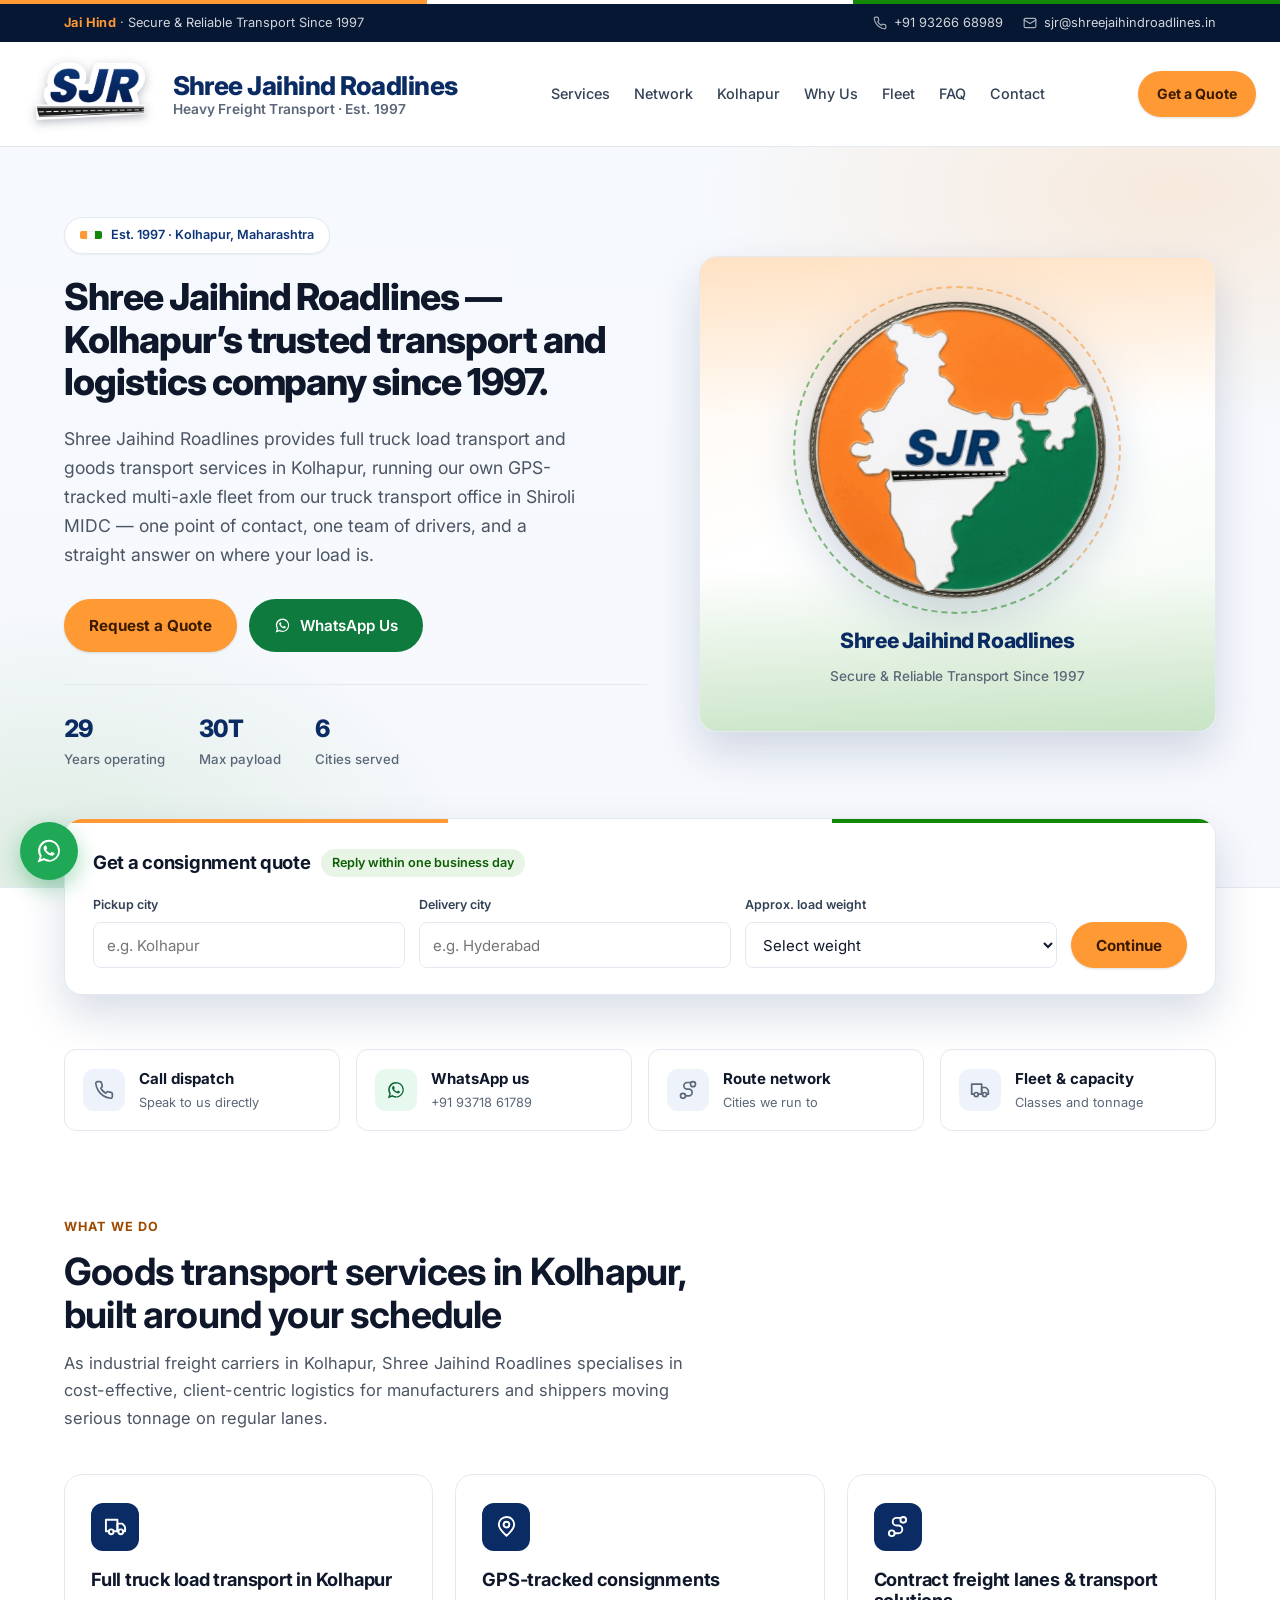
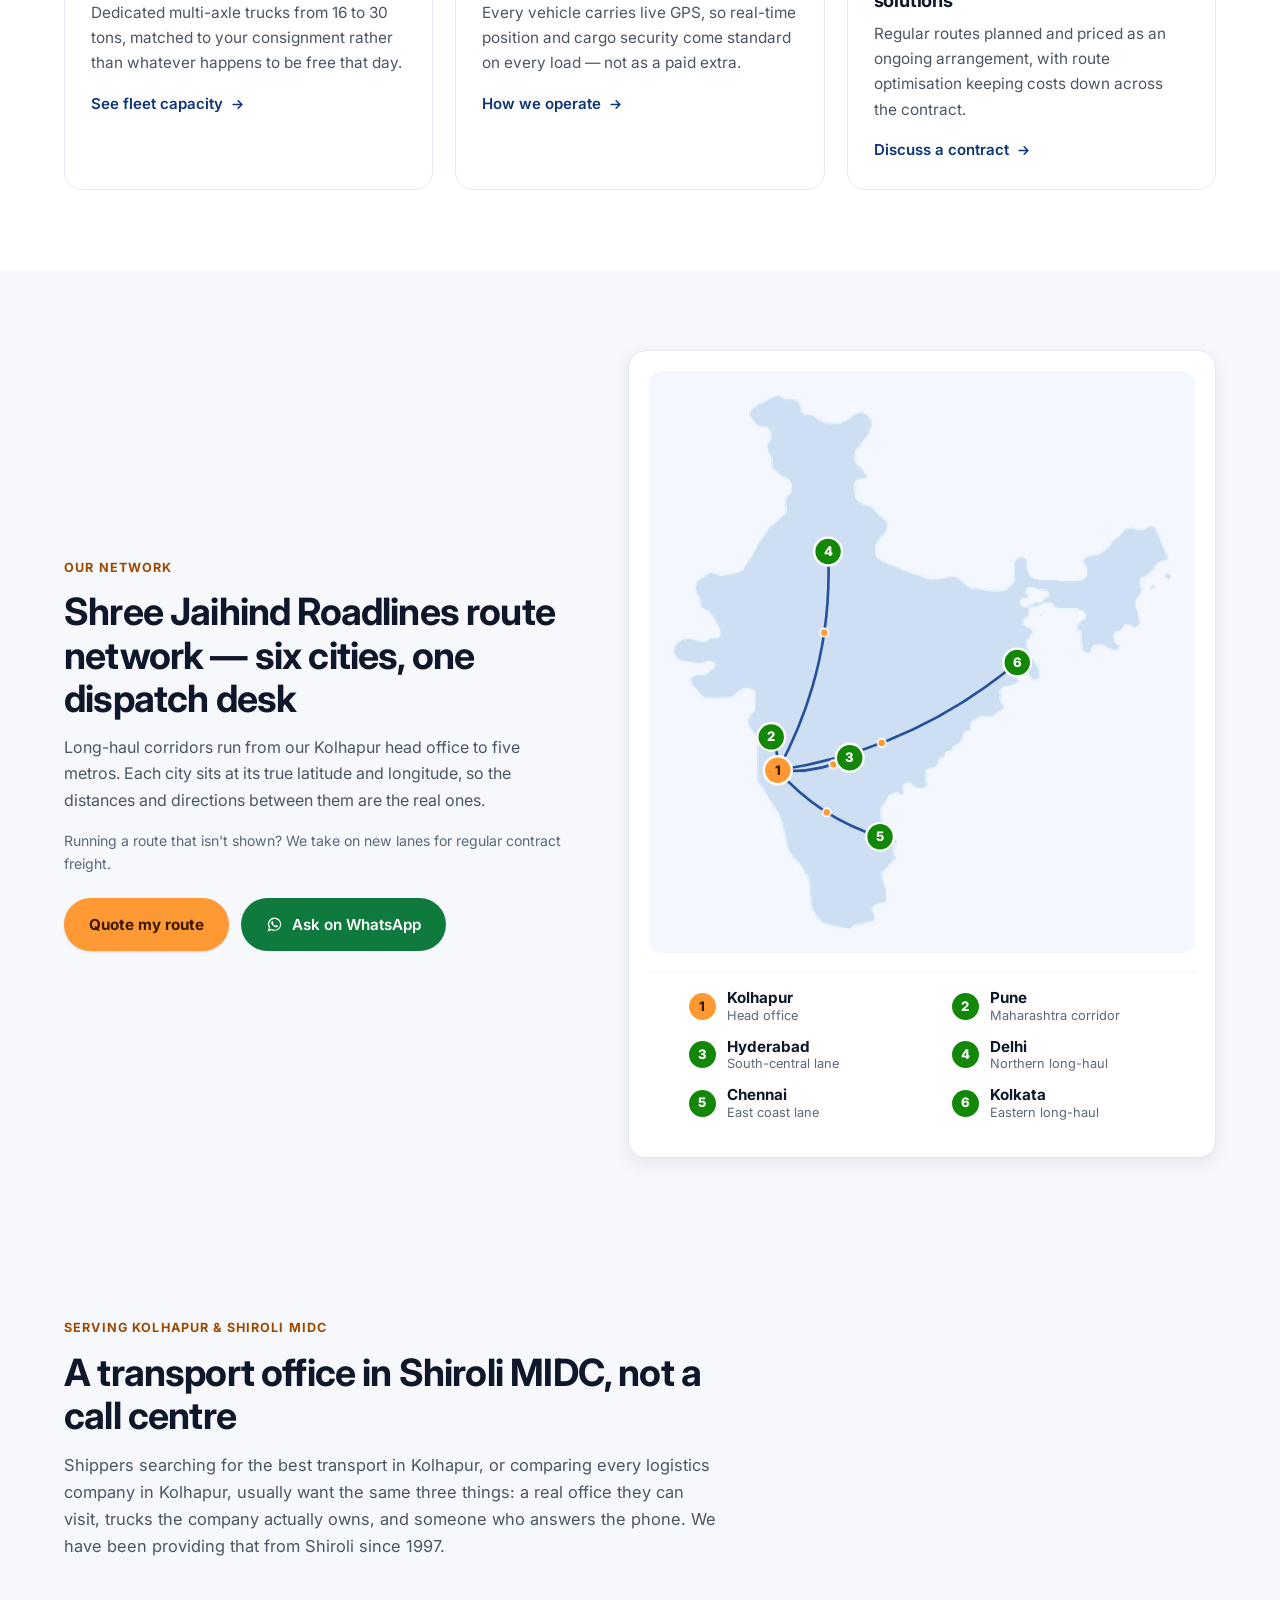
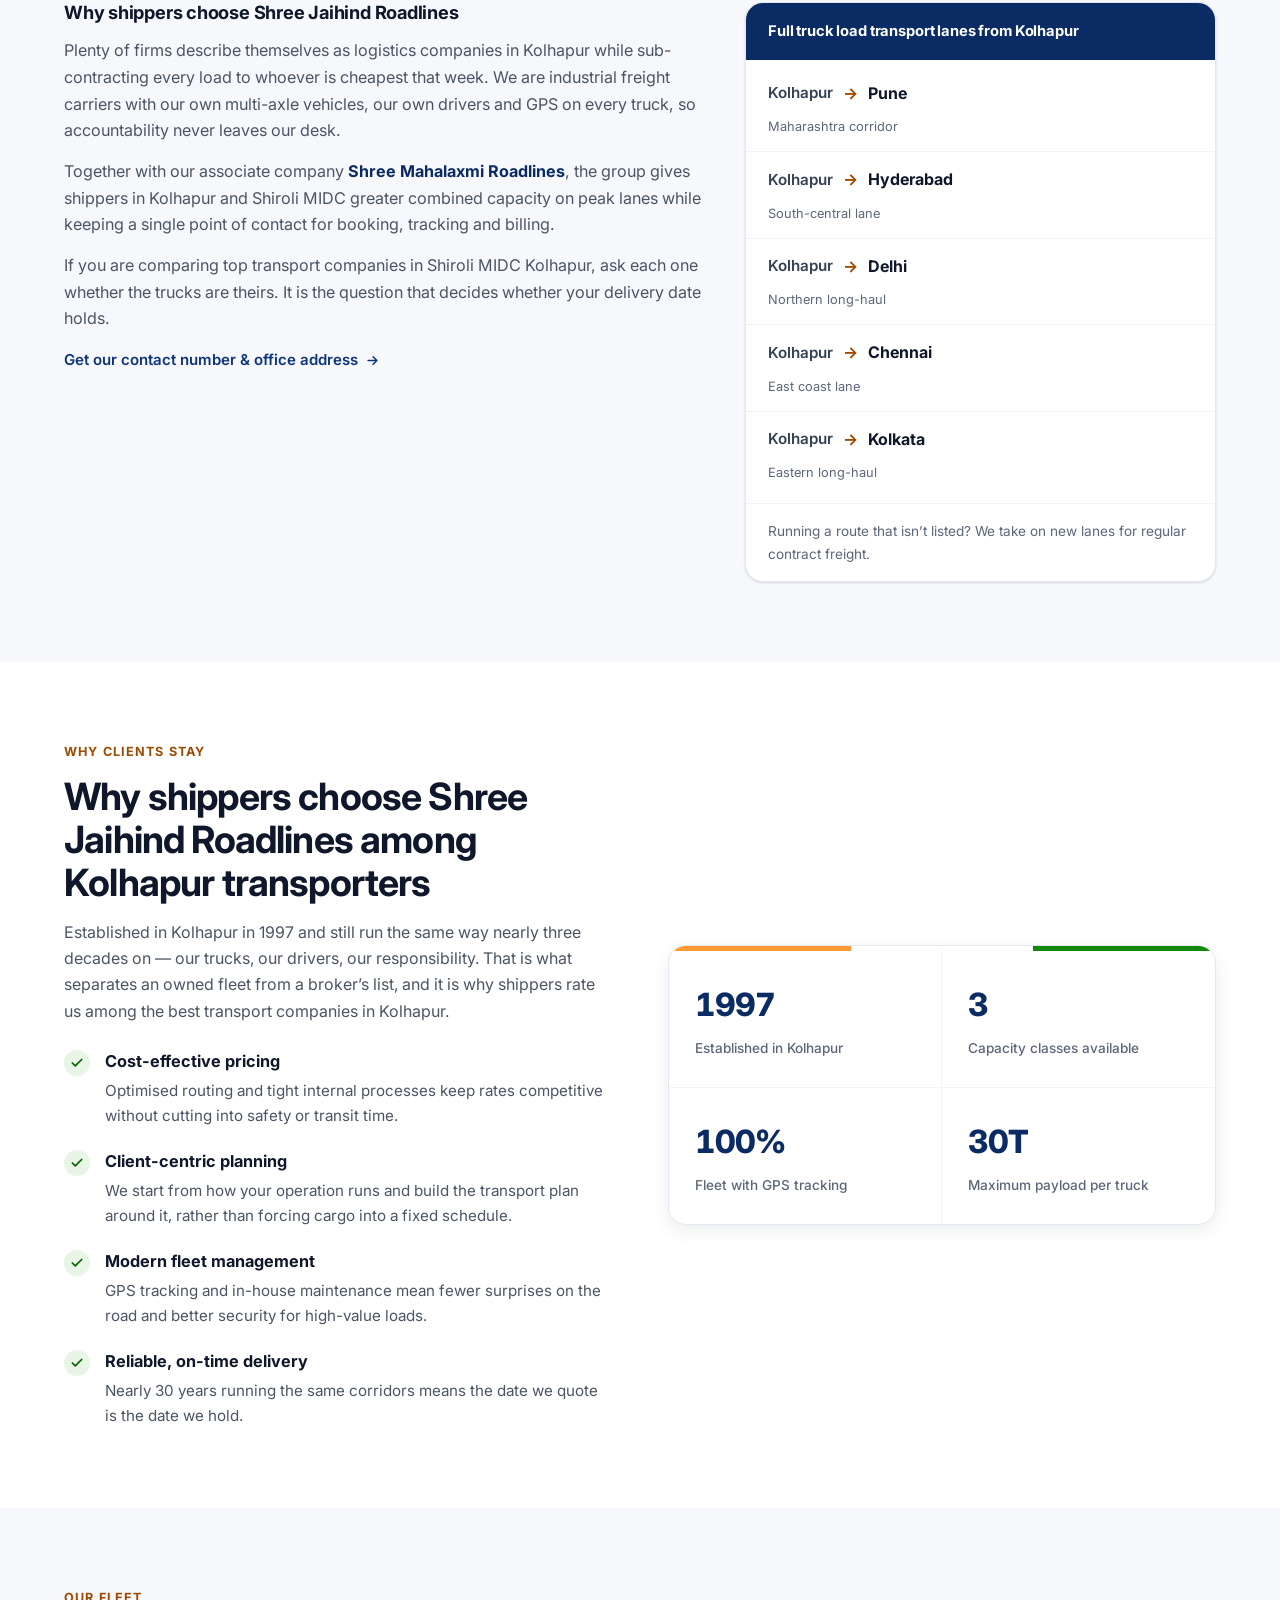
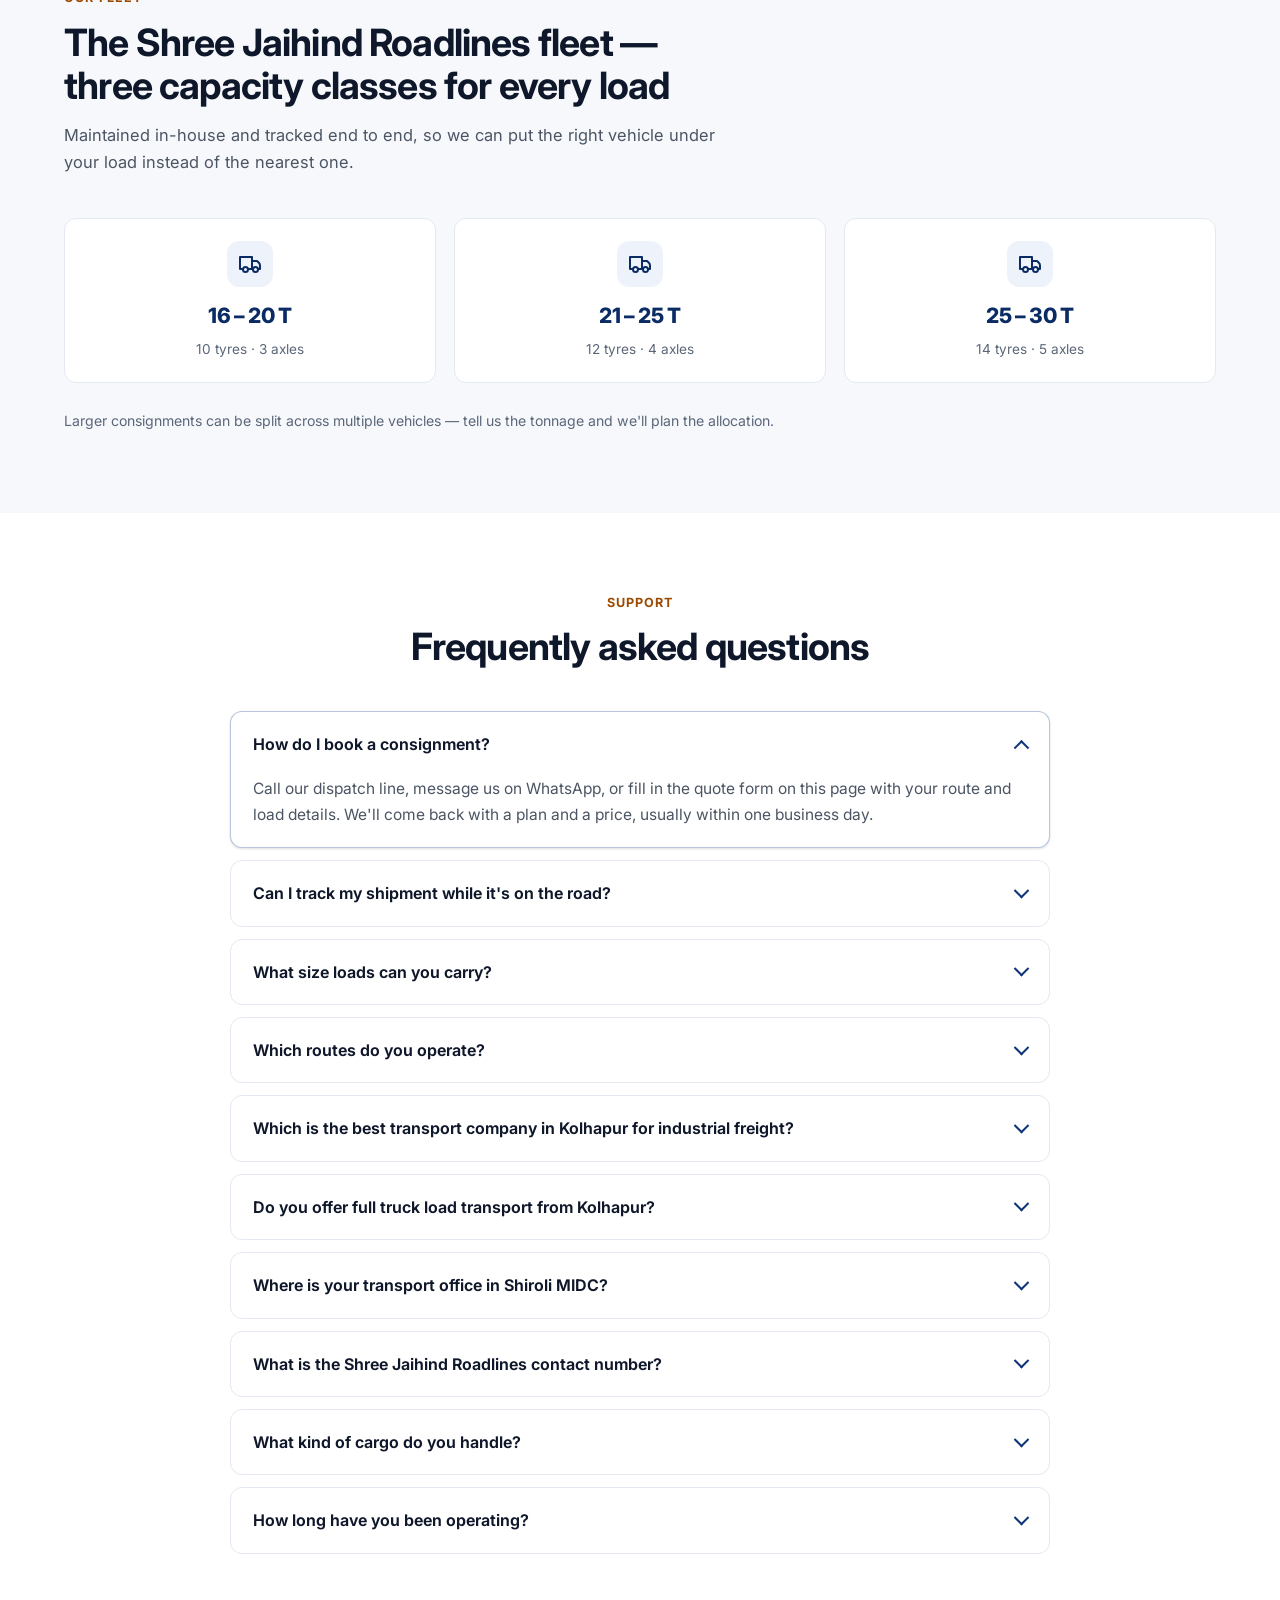
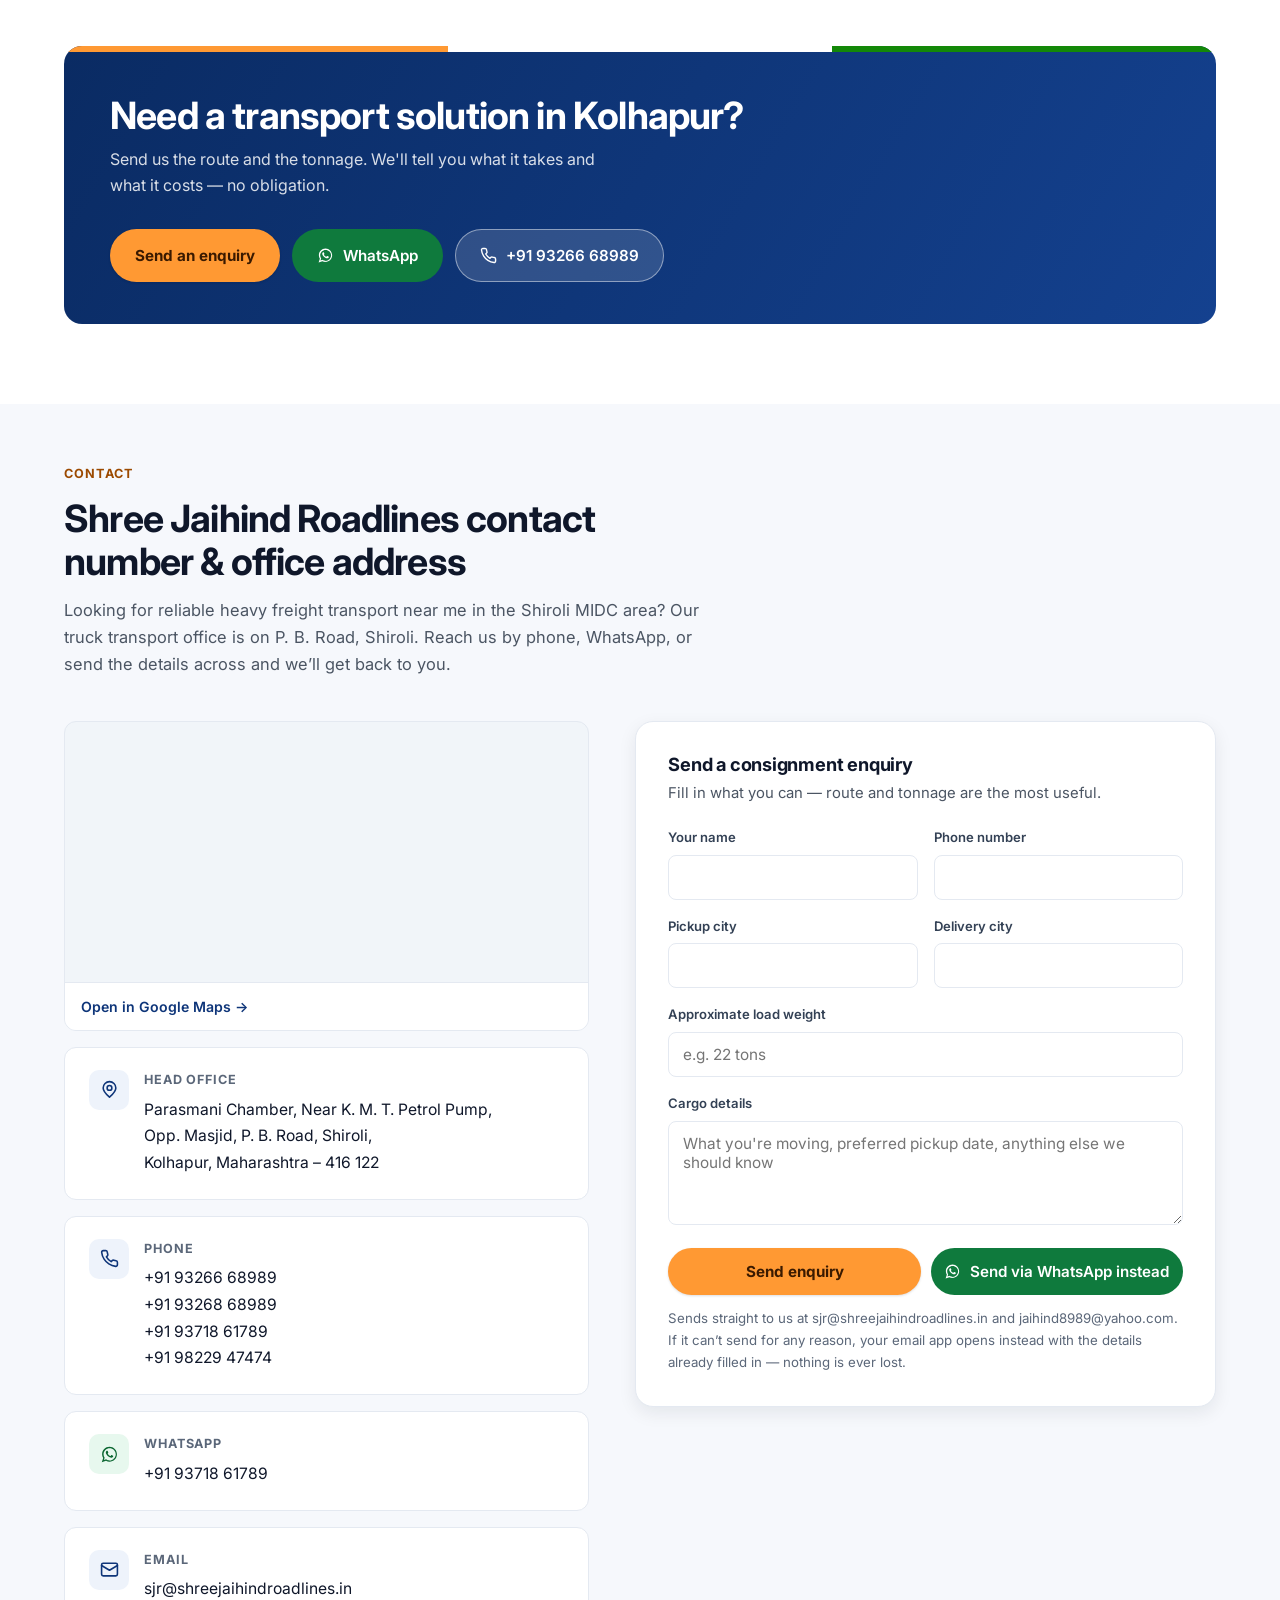
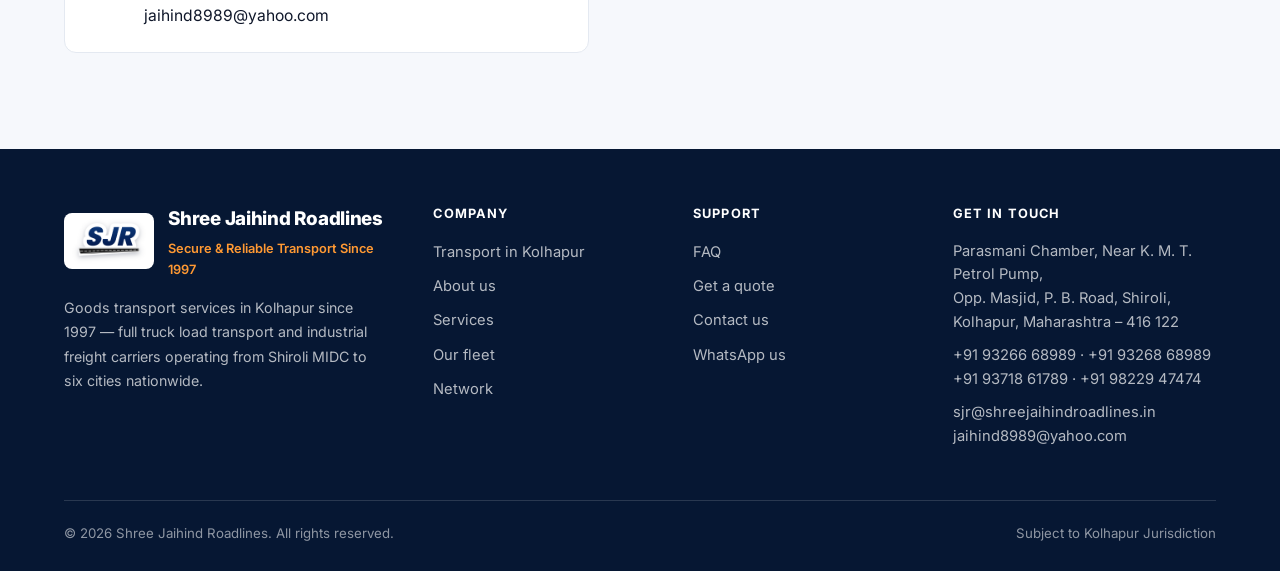
==== commit 3cf8e311: "Fix canonical URL to match live domain" ====
--- a/index.html
+++ b/index.html
@@ -11,7 +11,7 @@
 <meta name="geo.placename" content="Shiroli, Kolhapur, Maharashtra">
 <meta name="geo.position" content="16.7050;74.2433">
 <meta name="ICBM" content="16.7050, 74.2433">
-<link rel="canonical" href="https://jaihindroadlines.in/">
+<link rel="canonical" href="https://www.shreejaihindroadlines.in/">
 <meta property="og:title" content="Shree Jaihind Roadlines Kolhapur — Best Transport &amp; Logistics Company in Kolhapur">
 <meta property="og:description" content="Goods transport services in Kolhapur since 1997. Full truck load transport and industrial freight carriers operating from Shiroli MIDC across India.">
 <meta property="og:type" content="website">
@@ -19,7 +19,7 @@
 <link rel="preconnect" href="https://fonts.googleapis.com">
 <link rel="preconnect" href="https://fonts.gstatic.com" crossorigin>
 <link href="https://fonts.googleapis.com/css2?family=Inter:wght@400;500;600;700;800&display=swap" rel="stylesheet">
-<link rel="stylesheet" href="styles.css?v=14">
+<link rel="stylesheet" href="styles.css?v=15">
 <script type="application/ld+json">
 {
   "@context":"https://schema.org","@type":"MovingCompany",
@@ -27,7 +27,7 @@
   "alternateName":["Shree Jaihind Roadlines Kolhapur","SJR Roadlines"],
   "description":"Goods transport services in Kolhapur since 1997. Full truck load transport and industrial freight carriers operating a GPS-tracked multi-axle fleet from Shiroli MIDC, Kolhapur to Pune, Hyderabad, Delhi, Chennai and Kolkata.",
   "foundingDate":"1997","slogan":"Secure & Reliable Transport Since 1997",
-  "url":"https://jaihindroadlines.in/",
+  "url":"https://www.shreejaihindroadlines.in/",
   "address":{"@type":"PostalAddress","streetAddress":"Parasmani Chamber, Near K. M. T. Petrol Pump, Opp. Masjid, P. B. Road, Shiroli","addressLocality":"Kolhapur","addressRegion":"Maharashtra","postalCode":"416122","addressCountry":"IN"},
   "geo":{"@type":"GeoCoordinates","latitude":16.7050,"longitude":74.2433},
   "telephone":["+91-9326668989","+91-9326868989","+91-9371861789","+91-9822947474"],
@@ -55,7 +55,7 @@
 </script>
 </head>
 <body>
-<!-- Shree Jaihind Roadlines - build 14 -->
+<!-- Shree Jaihind Roadlines - build 15 -->
 
 <div class="tricolour"><i></i><i></i><i></i></div>
 
@@ -464,6 +464,6 @@
   <svg width="18" height="18" viewBox="0 0 24 24" fill="none" stroke="currentColor" stroke-width="2.5" stroke-linecap="round" stroke-linejoin="round"><path d="M18 15l-6-6-6 6"/></svg>
 </button>
 
-<script src="script.js?v=14"></script>
+<script src="script.js?v=15"></script>
 </body>
 </html>
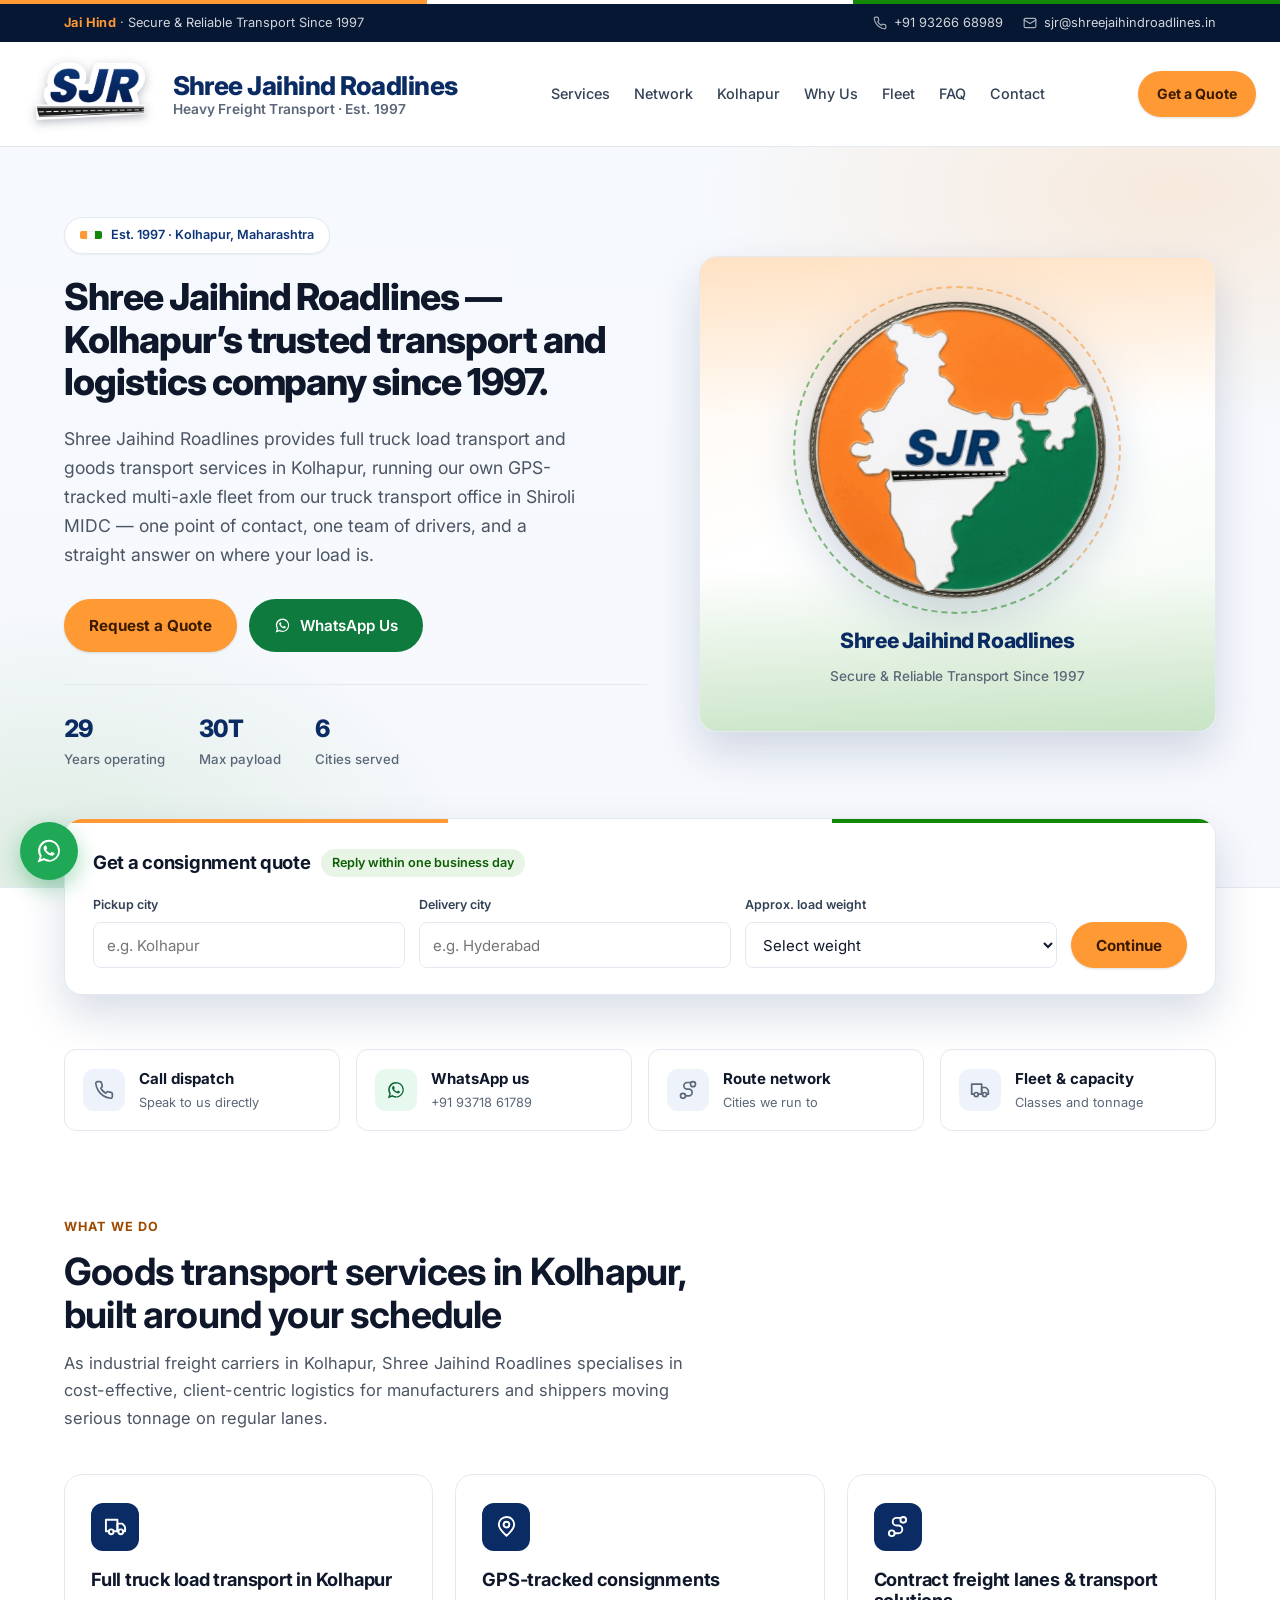
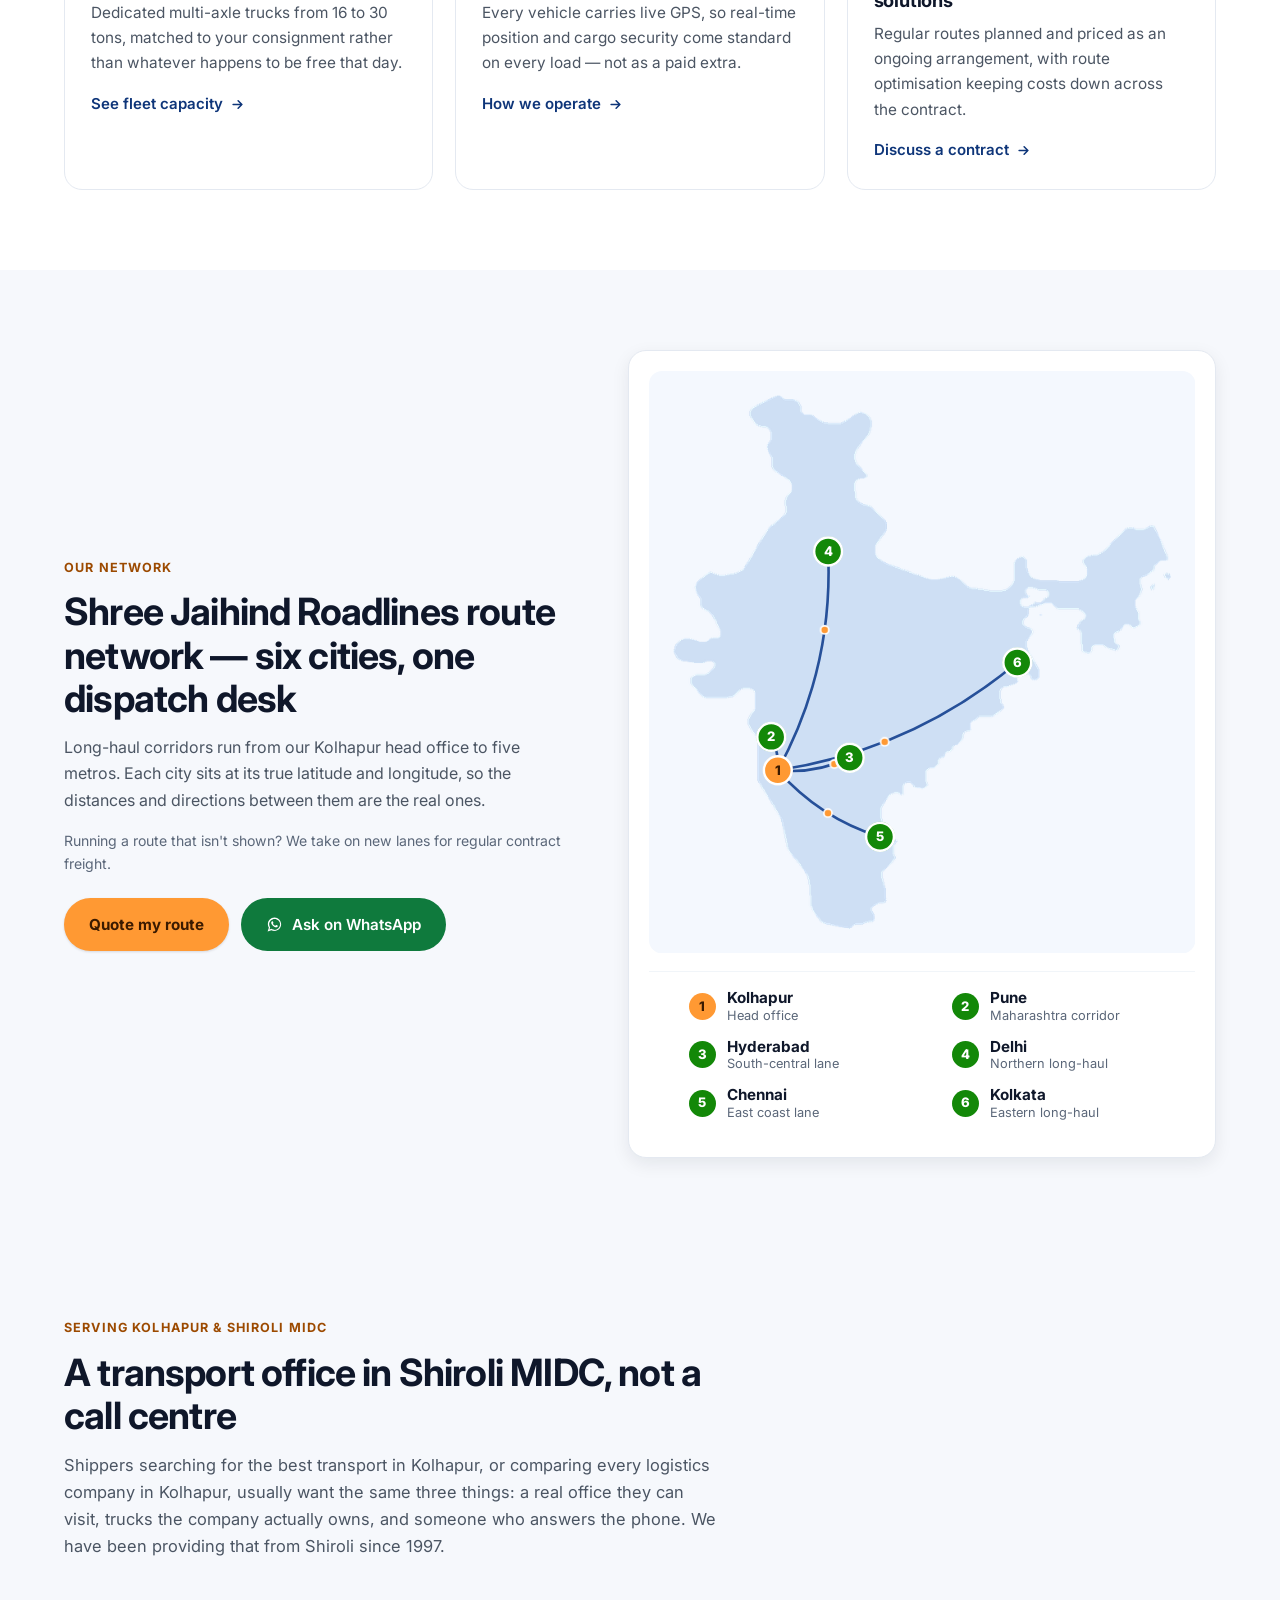
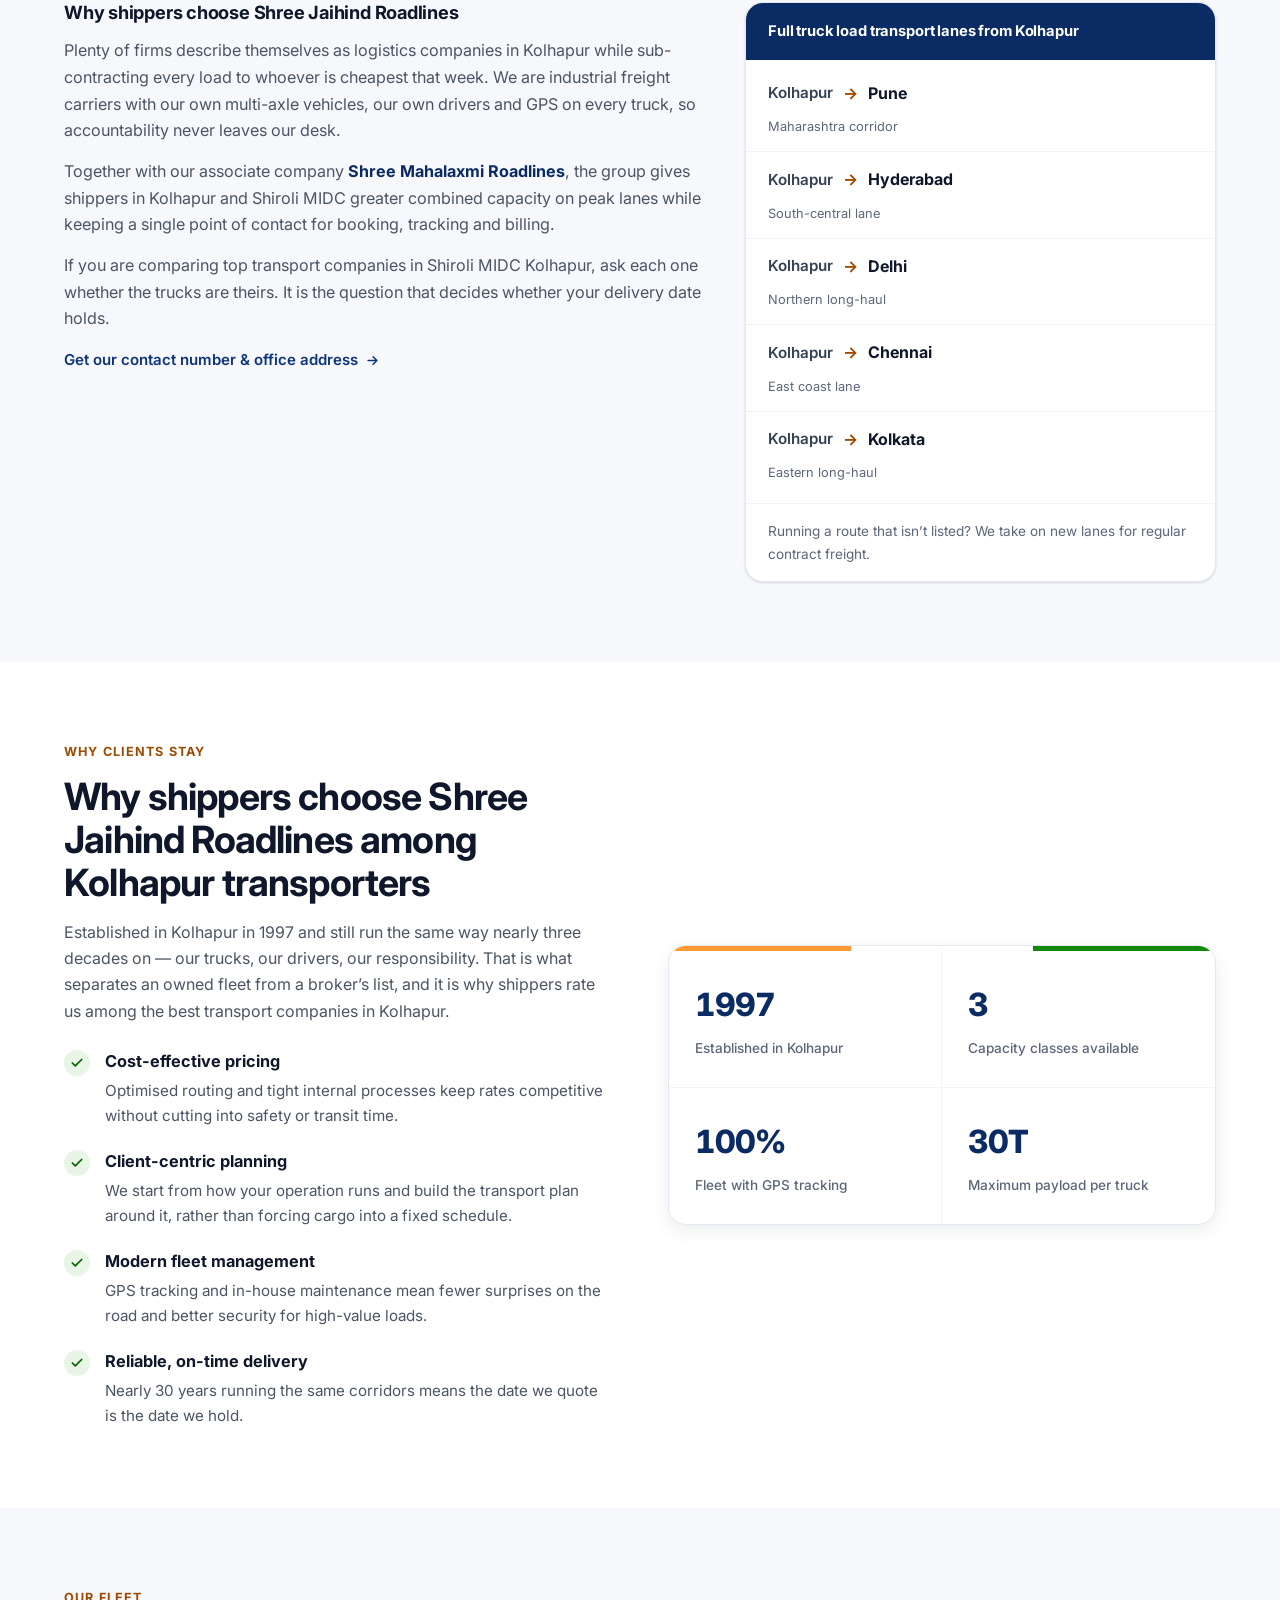
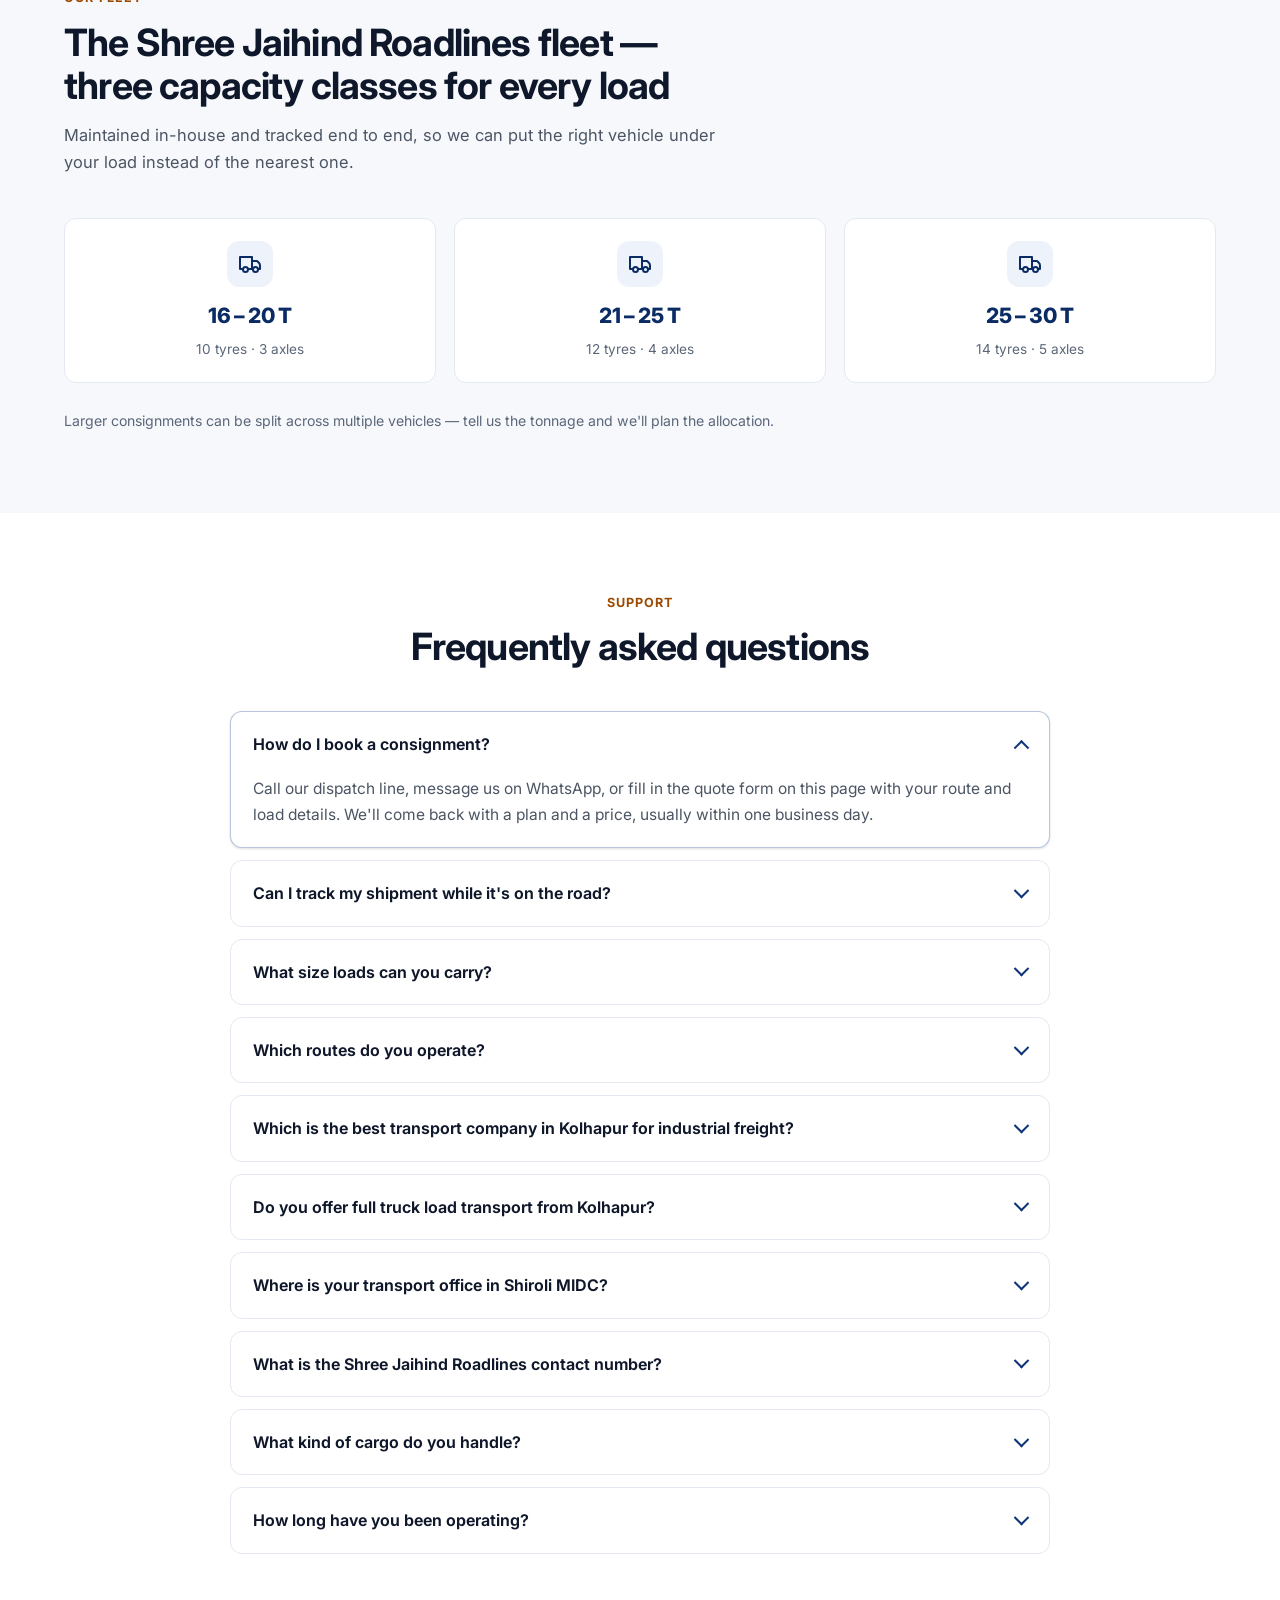
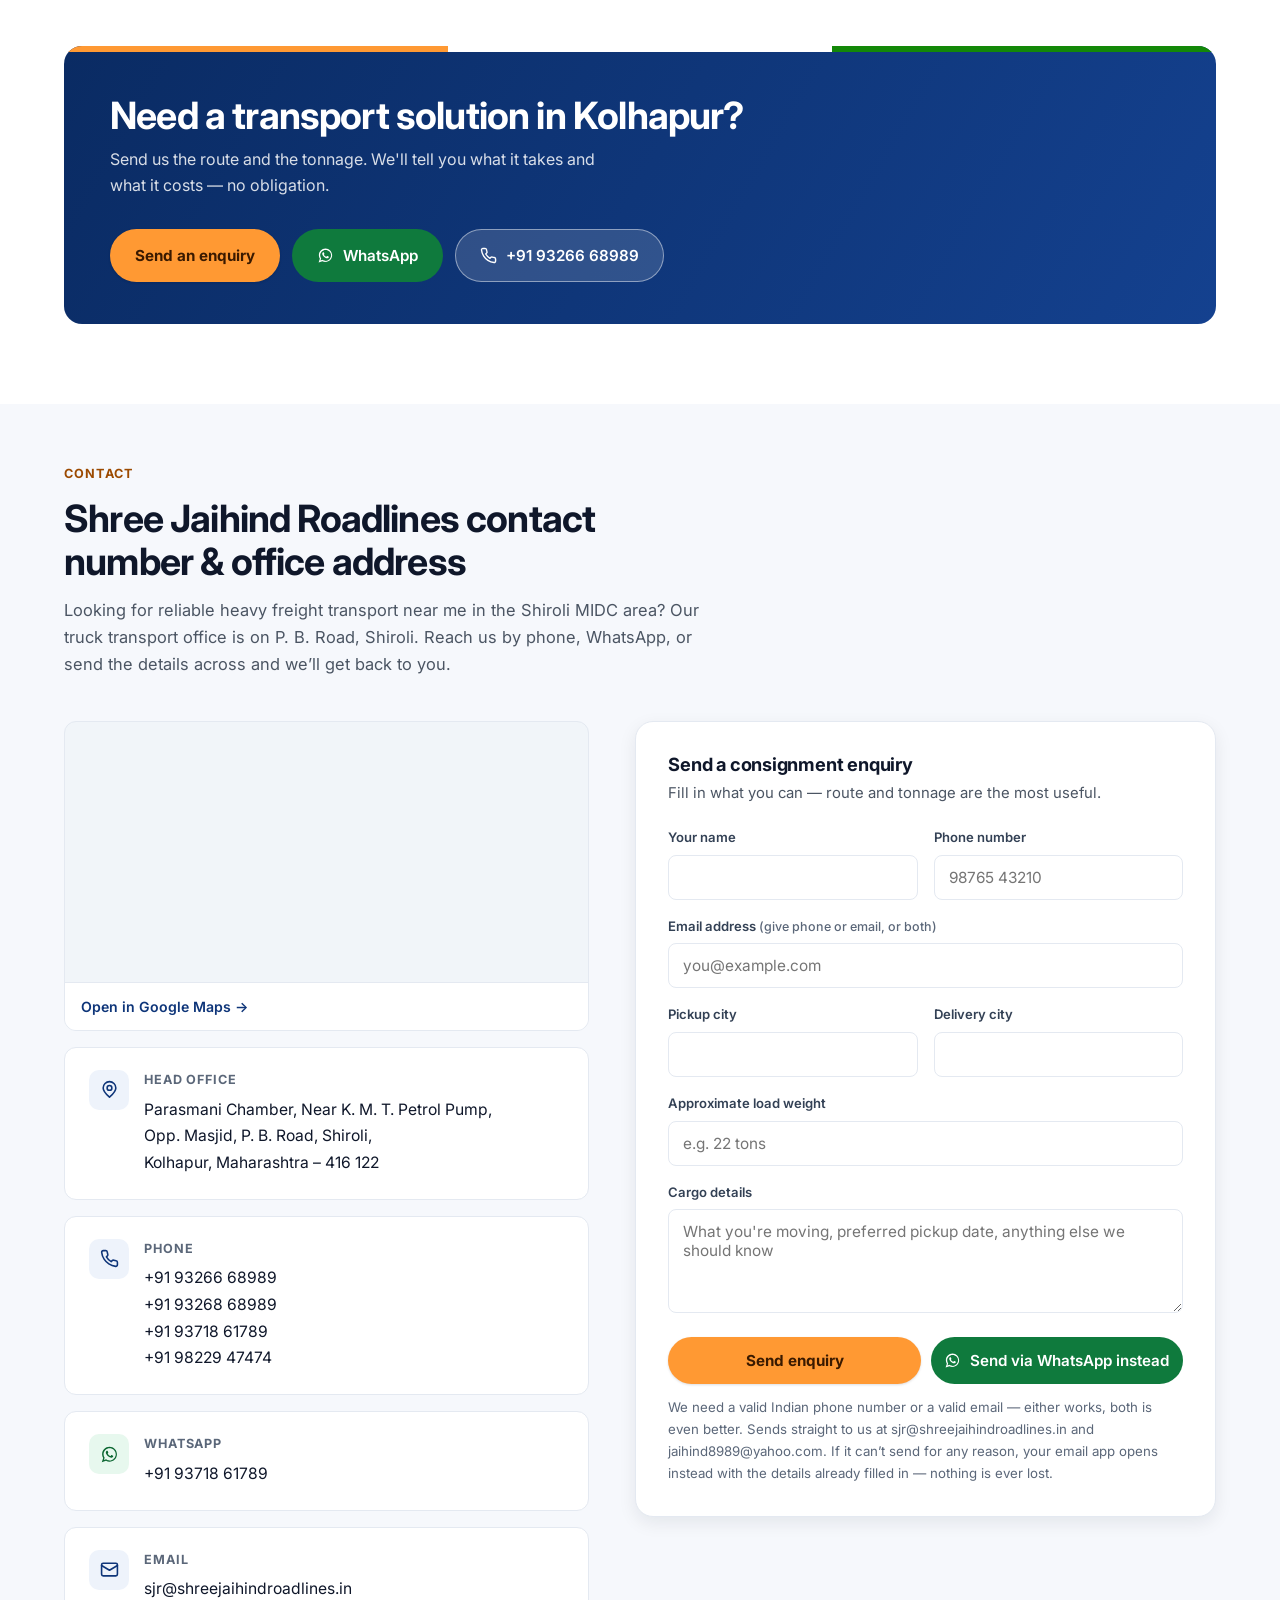
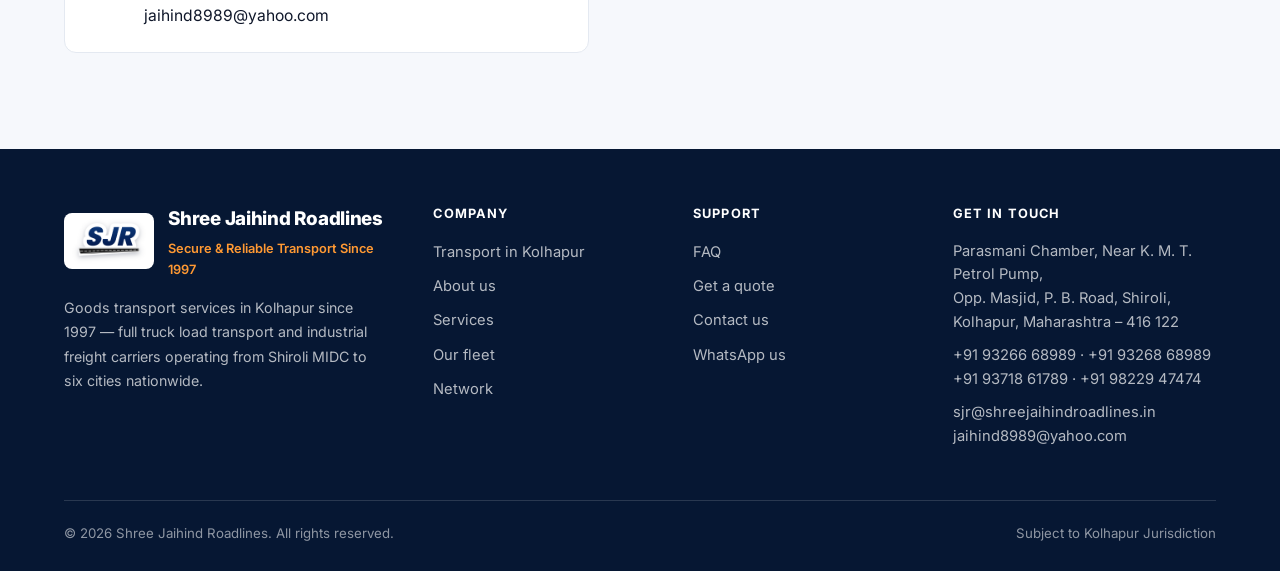
==== commit 08647e5e: "Add Web3Forms access key for sjr email" ====
--- a/index.html
+++ b/index.html
@@ -19,7 +19,7 @@
 <link rel="preconnect" href="https://fonts.googleapis.com">
 <link rel="preconnect" href="https://fonts.gstatic.com" crossorigin>
 <link href="https://fonts.googleapis.com/css2?family=Inter:wght@400;500;600;700;800&display=swap" rel="stylesheet">
-<link rel="stylesheet" href="styles.css?v=15">
+<link rel="stylesheet" href="styles.css?v=16">
 <script type="application/ld+json">
 {
   "@context":"https://schema.org","@type":"MovingCompany",
@@ -55,7 +55,7 @@
 </script>
 </head>
 <body>
-<!-- Shree Jaihind Roadlines - build 15 -->
+<!-- Shree Jaihind Roadlines - build 16 -->
 
 <div class="tricolour"><i></i><i></i><i></i></div>
 
@@ -400,7 +400,16 @@
             <input type="hidden" name="botcheck" id="botcheck" tabindex="-1" autocomplete="off" style="position:absolute;left:-9999px;">
             <div class="f-row">
               <div class="field"><label for="name">Your name</label><input type="text" id="name" autocomplete="name"></div>
-              <div class="field"><label for="phone">Phone number</label><input type="tel" id="phone" autocomplete="tel"></div>
+              <div class="field">
+                <label for="phone">Phone number</label>
+                <input type="tel" id="phone" autocomplete="tel" inputmode="tel" placeholder="98765 43210">
+                <span class="field-error" id="phoneError"></span>
+              </div>
+            </div>
+            <div class="field">
+              <label for="email">Email address <span class="field-optional">(give phone or email, or both)</span></label>
+              <input type="email" id="email" autocomplete="email" placeholder="you@example.com">
+              <span class="field-error" id="emailError"></span>
             </div>
             <div class="f-row">
               <div class="field"><label for="from">Pickup city</label><input type="text" id="from"></div>
@@ -412,7 +421,7 @@
               <button type="submit" class="btn btn-primary" id="enquirySubmit">Send enquiry</button>
               <button type="button" class="btn btn-whatsapp" id="enquiryWaBtn"><svg viewBox="0 0 32 32" fill="currentColor"><path d="M16.001 3C9.096 3 3.5 8.596 3.5 15.5c0 2.42.687 4.68 1.878 6.598L3 29l7.09-2.34a12.42 12.42 0 0 0 5.911 1.505h.005c6.905 0 12.5-5.596 12.5-12.5S22.906 3 16.001 3zm0 22.7h-.004a10.24 10.24 0 0 1-5.213-1.428l-.374-.222-3.868 1.276 1.293-3.77-.244-.386a10.19 10.19 0 0 1-1.567-5.47c0-5.65 4.6-10.25 10.256-10.25 2.74 0 5.313 1.068 7.248 3.005a10.18 10.18 0 0 1 3.003 7.25c0 5.65-4.6 10.25-10.53 10.995zm5.61-7.678c-.307-.154-1.816-.897-2.098-1-.281-.103-.486-.154-.69.154-.205.309-.79 1-.968 1.206-.178.206-.357.232-.664.078-.307-.154-1.296-.478-2.469-1.523-.912-.813-1.528-1.818-1.707-2.127-.178-.309-.019-.476.135-.63.138-.138.307-.36.46-.54.154-.18.205-.309.307-.514.103-.206.052-.386-.026-.54-.077-.154-.69-1.663-.946-2.278-.249-.598-.502-.517-.69-.527-.178-.008-.383-.01-.588-.01s-.538.077-.82.386c-.281.309-1.075 1.05-1.075 2.56s1.101 2.97 1.254 3.176c.154.206 2.166 3.306 5.248 4.636.733.316 1.305.505 1.751.646.735.234 1.404.201 1.933.122.59-.088 1.816-.742 2.072-1.46.256-.716.256-1.33.179-1.46-.077-.128-.281-.205-.588-.36z"/></svg> Send via WhatsApp instead</button>
             </div>
-            <p class="form-note">Sends straight to us at sjr@shreejaihindroadlines.in and jaihind8989@yahoo.com. If it can&rsquo;t send for any reason, your email app opens instead with the details already filled in &mdash; nothing is ever lost.</p>
+            <p class="form-note">We need a valid Indian phone number or a valid email &mdash; either works, both is even better. Sends straight to us at sjr@shreejaihindroadlines.in and jaihind8989@yahoo.com. If it can&rsquo;t send for any reason, your email app opens instead with the details already filled in &mdash; nothing is ever lost.</p>
             <div class="form-status" id="formStatus" role="status" aria-live="polite"></div>
           </form>
         </div>
@@ -464,6 +473,6 @@
   <svg width="18" height="18" viewBox="0 0 24 24" fill="none" stroke="currentColor" stroke-width="2.5" stroke-linecap="round" stroke-linejoin="round"><path d="M18 15l-6-6-6 6"/></svg>
 </button>
 
-<script src="script.js?v=15"></script>
+<script src="script.js?v=16"></script>
 </body>
 </html>
--- a/styles.css
+++ b/styles.css
@@ -409,8 +409,13 @@
 .f-row{ display:grid; grid-template-columns:1fr 1fr; gap:16px; }
 .field{ margin-bottom:16px; }
 .field label{ display:block; font-size:.82rem; font-weight:600; color:var(--slate-700); margin-bottom:6px; }
+.field-optional{ font-weight:500; color:var(--slate-500); font-size:.78rem; }
 .field input,.field textarea{ width:100%; padding:12px 14px; border:1px solid var(--slate-200); border-radius:var(--r-sm); font-family:var(--font); font-size:.96rem; color:var(--slate-900); background:var(--white); transition:border-color .16s,box-shadow .16s; }
 .field input:focus,.field textarea:focus{ outline:none; border-color:var(--navy-600); box-shadow:0 0 0 3px rgba(20,65,143,.14); }
+.field-error{ display:none; margin-top:6px; font-size:.82rem; font-weight:600; color:#B3261E; }
+.field.has-error input{ border-color:#B3261E; }
+.field.has-error input:focus{ box-shadow:0 0 0 3px rgba(179,38,30,.14); }
+.field.has-error .field-error{ display:block; }
 .field textarea{ resize:vertical; min-height:104px; }
 .form-note{ margin-top:13px; font-size:.83rem; color:var(--slate-500); }
 .form-actions{ display:flex; gap:10px; flex-wrap:wrap; margin-top:4px; }
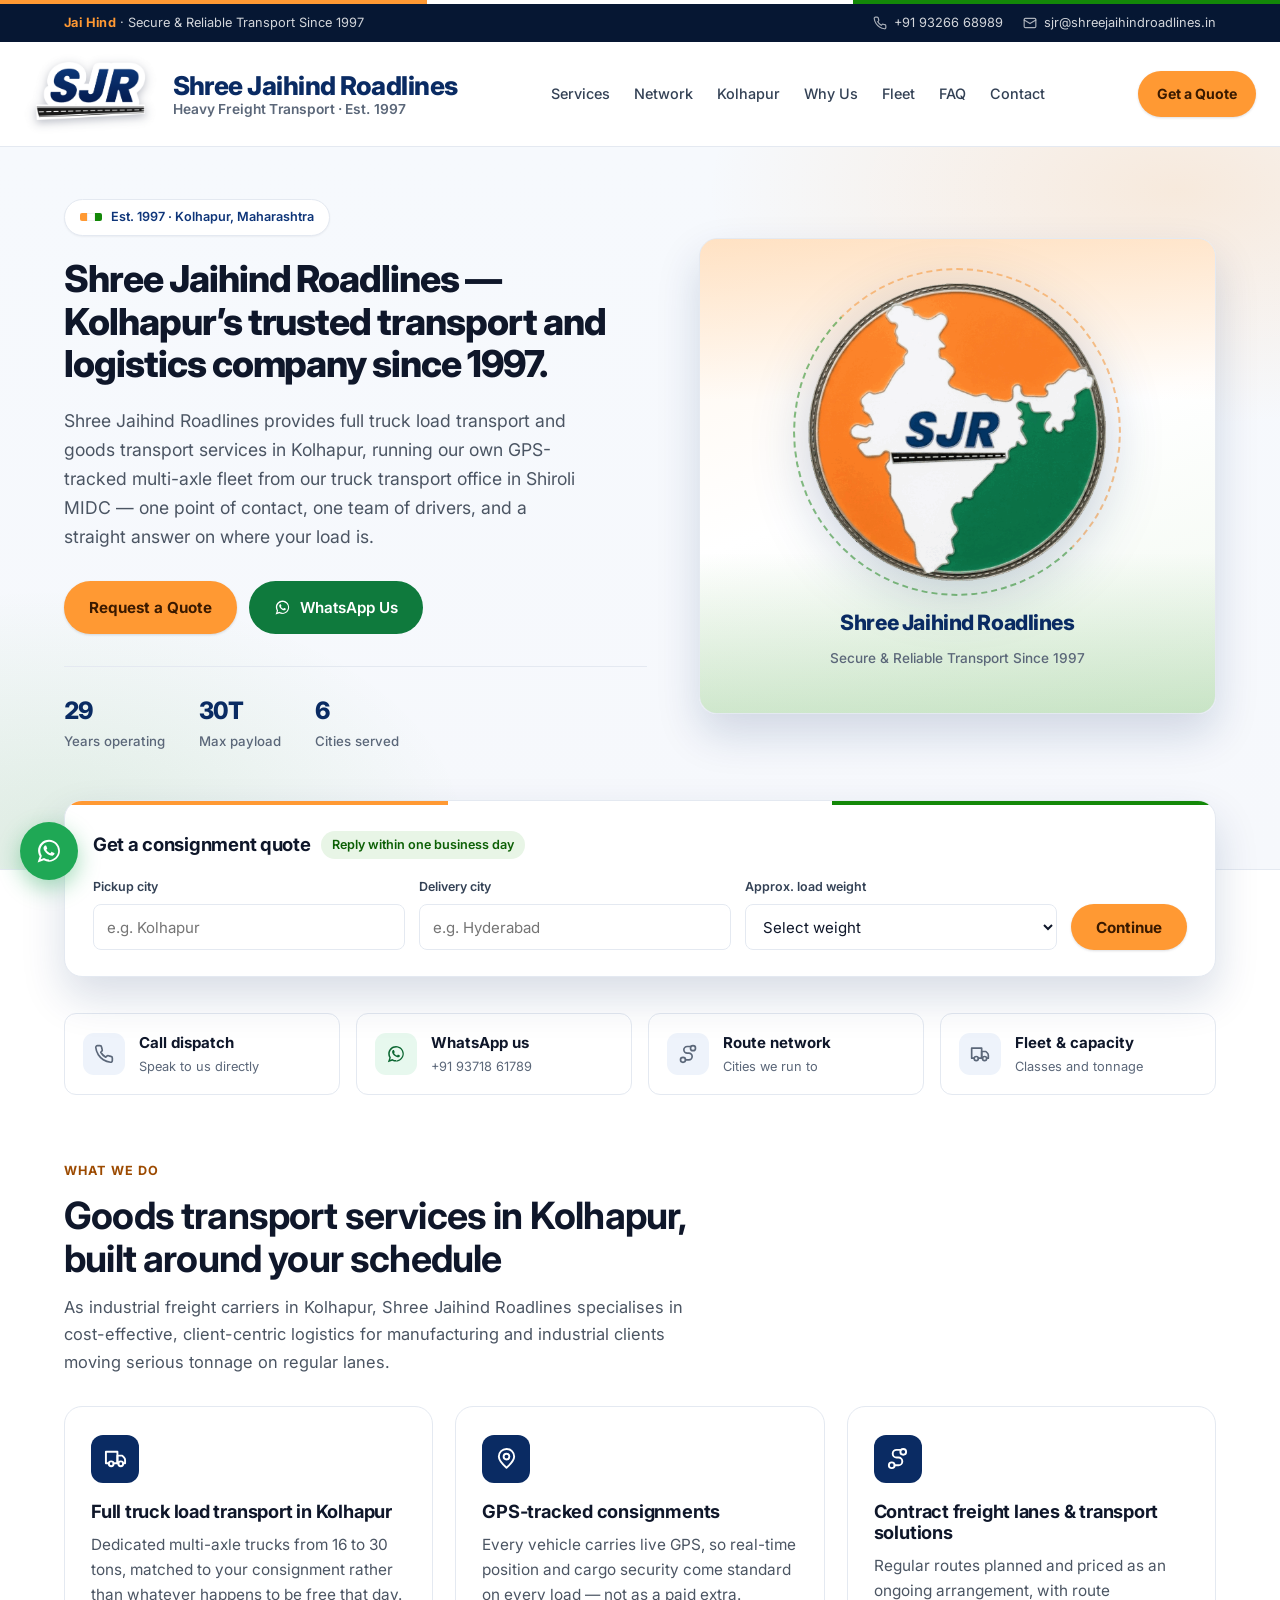
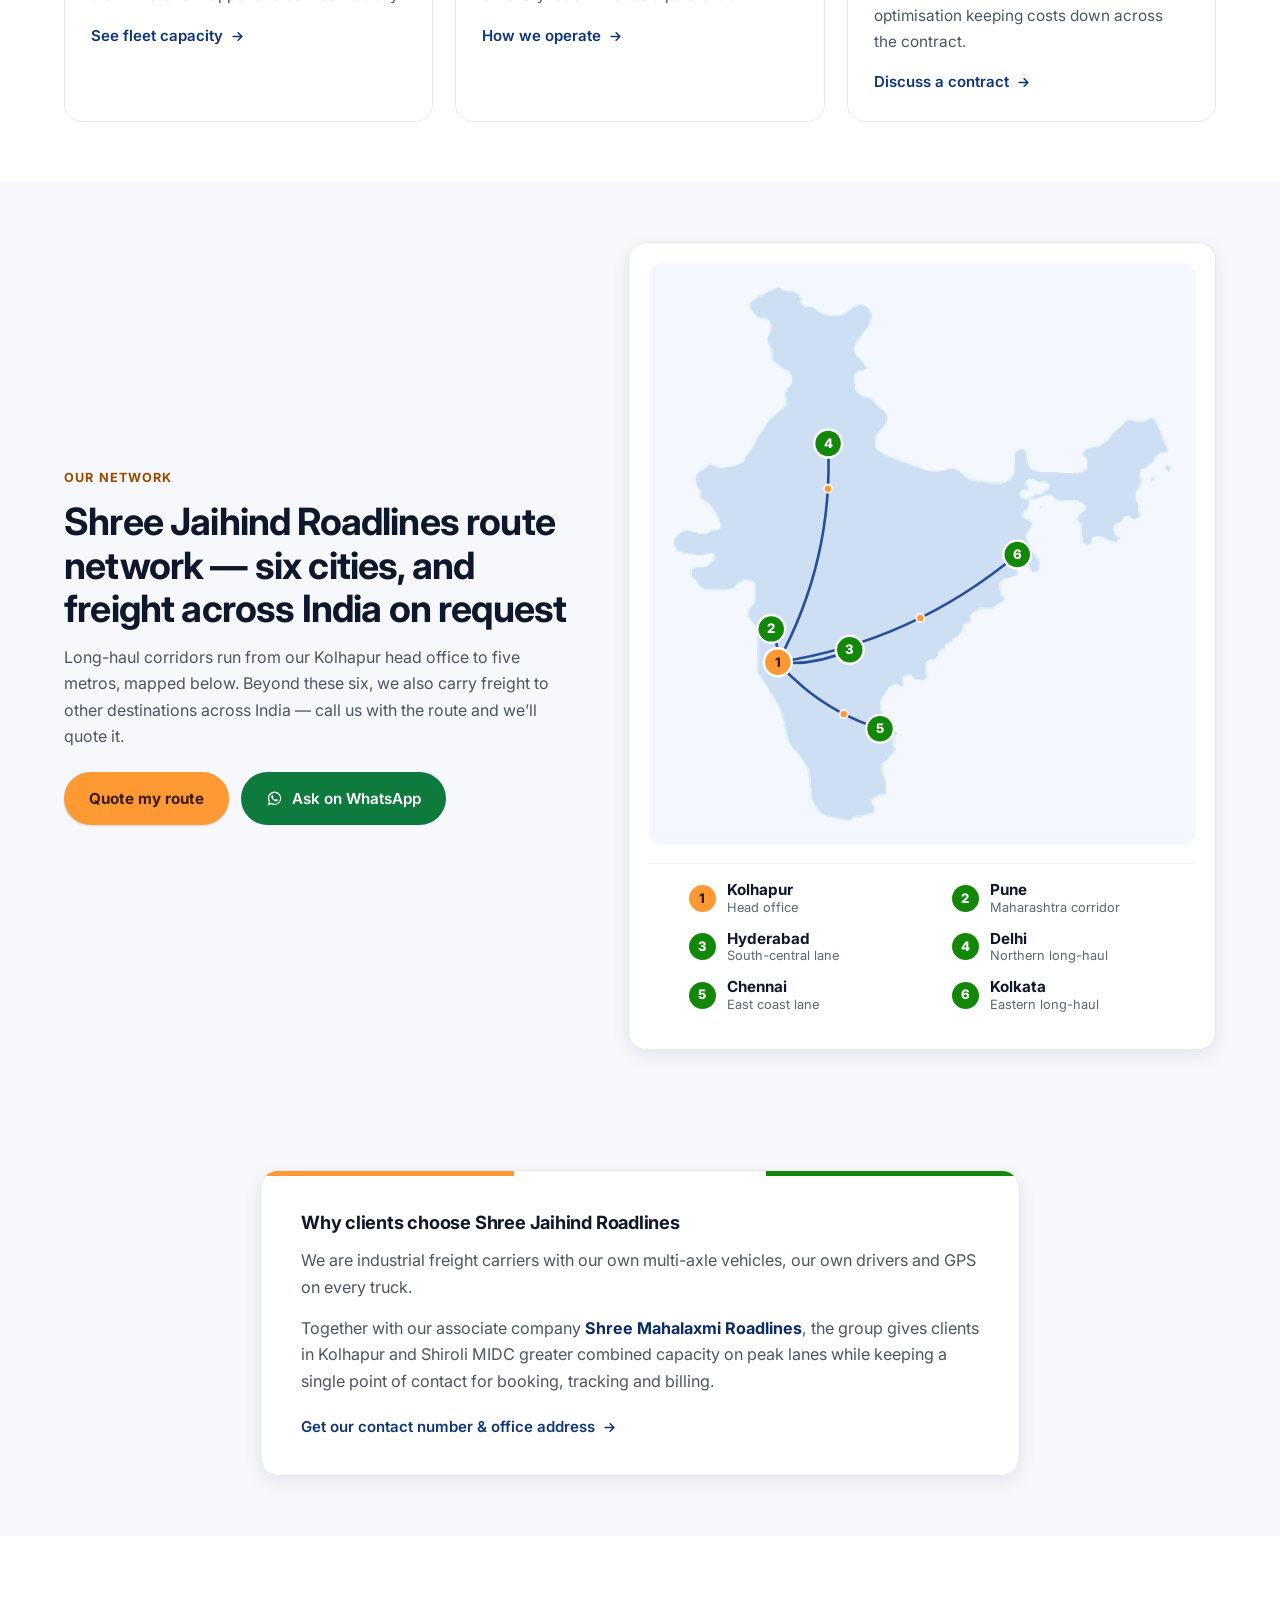
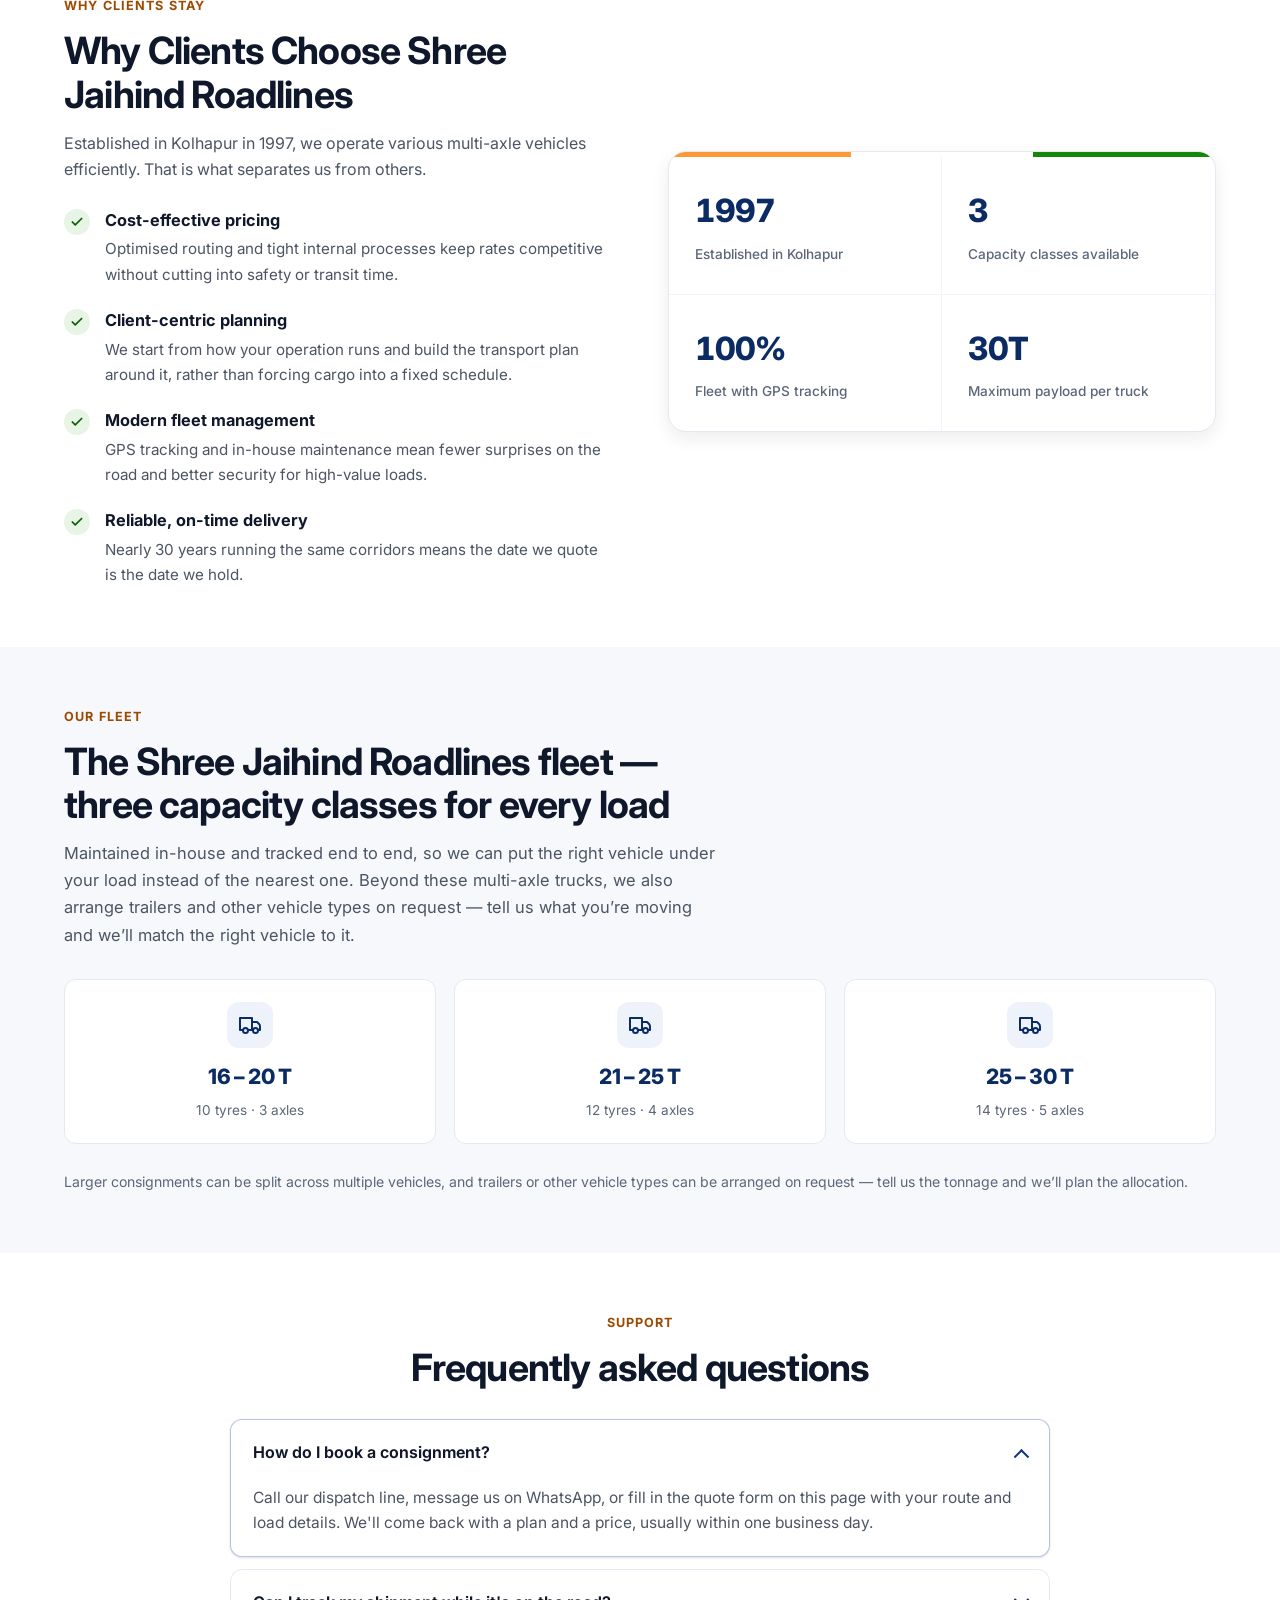
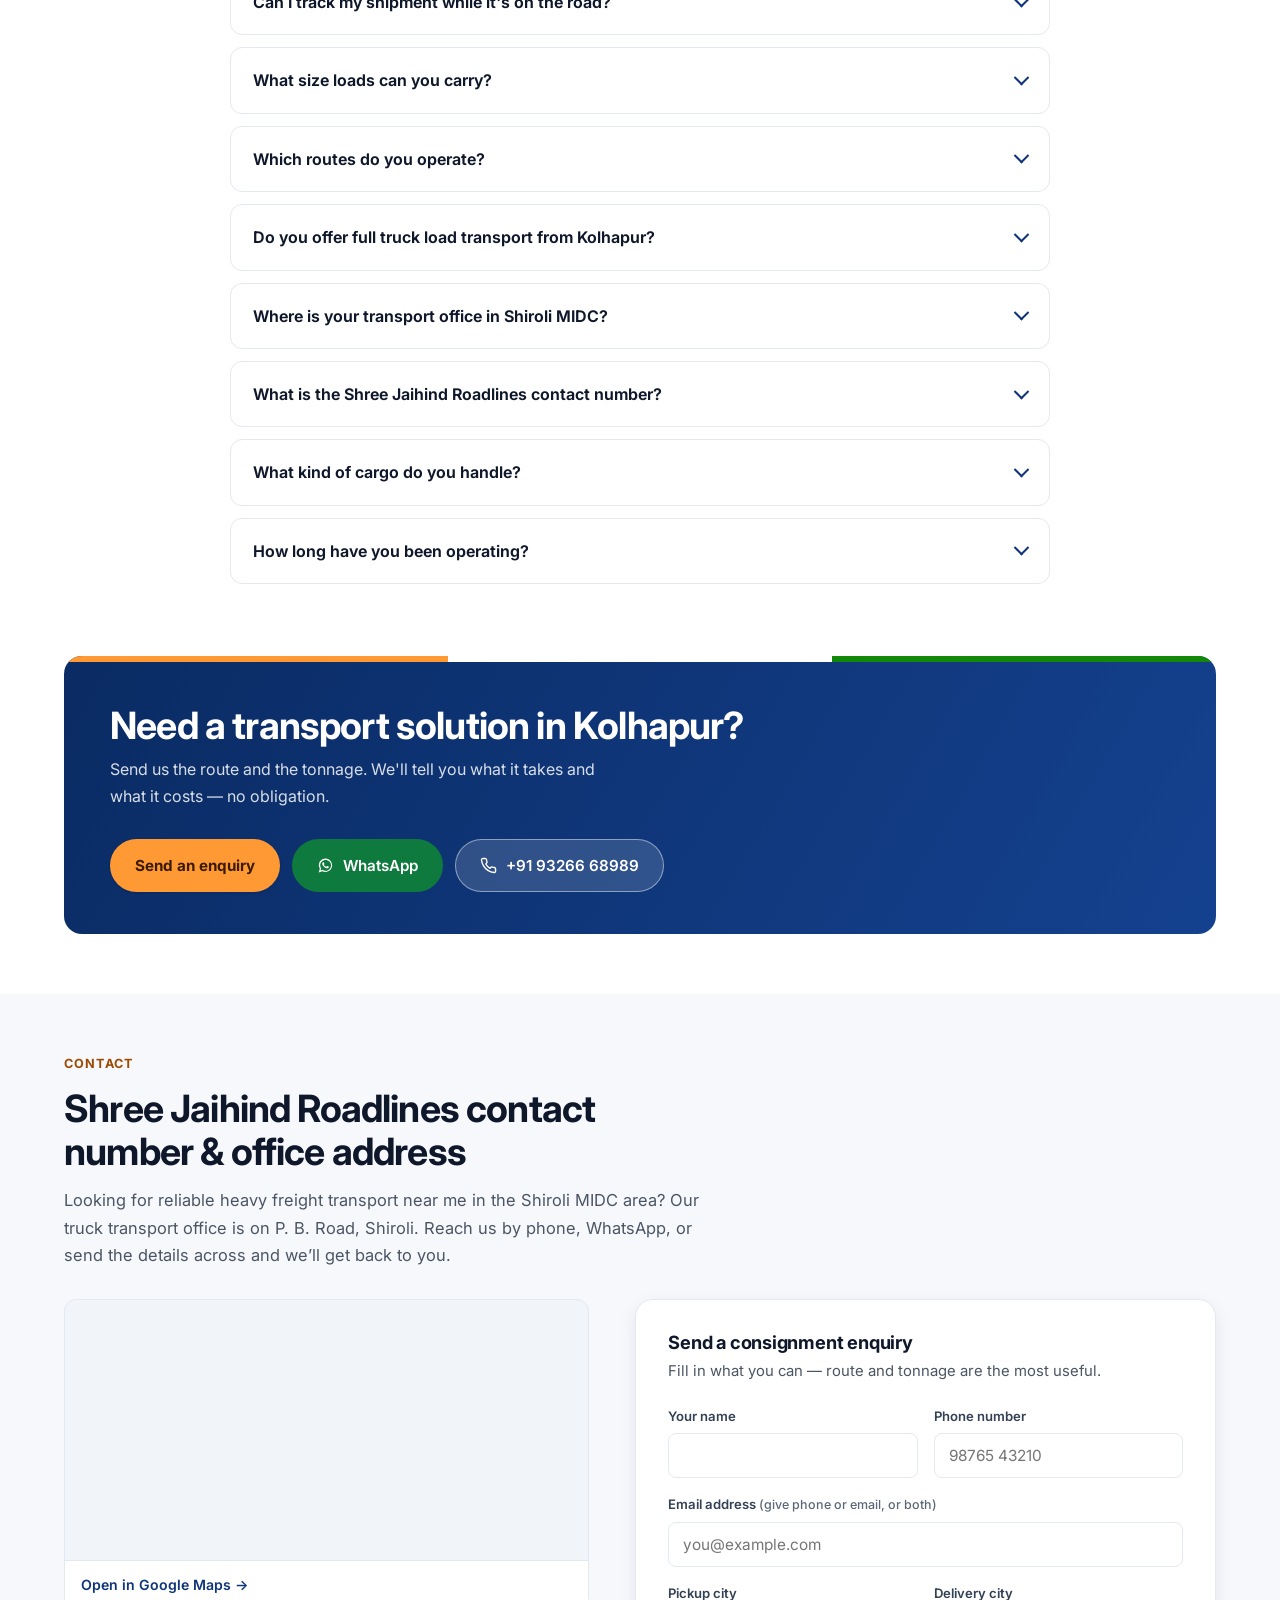
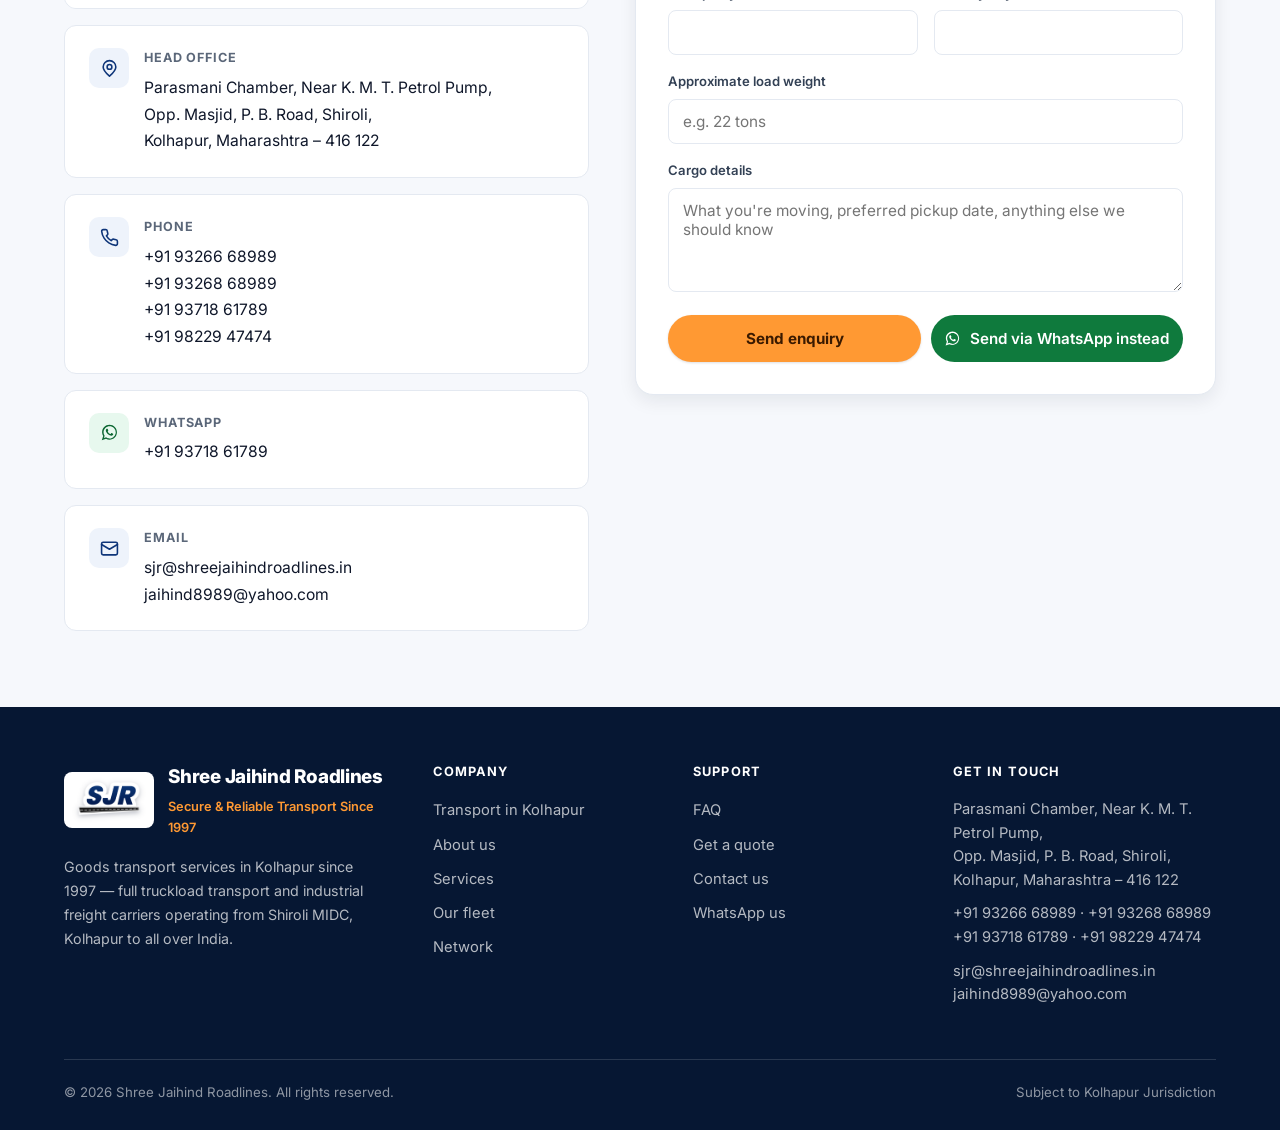
==== commit c3177f11: "Add Web3Forms access key for sjr email" ====
--- a/index.html
+++ b/index.html
@@ -19,7 +19,7 @@
 <link rel="preconnect" href="https://fonts.googleapis.com">
 <link rel="preconnect" href="https://fonts.gstatic.com" crossorigin>
 <link href="https://fonts.googleapis.com/css2?family=Inter:wght@400;500;600;700;800&display=swap" rel="stylesheet">
-<link rel="stylesheet" href="styles.css?v=16">
+<link rel="stylesheet" href="styles.css?v=18">
 <script type="application/ld+json">
 {
   "@context":"https://schema.org","@type":"MovingCompany",
@@ -45,8 +45,7 @@
 <script type="application/ld+json">
 {
   "@context":"https://schema.org","@type":"FAQPage","mainEntity":[
-    {"@type":"Question","name":"Which is the best transport company in Kolhapur for industrial freight?","acceptedAnswer":{"@type":"Answer","text":"Judge on whether the company owns its trucks, whether there is a real transport office you can visit, and whether they can tell you where your consignment is right now. Shree Jaihind Roadlines owns its multi-axle fleet, operates from a truck transport office on P. B. Road in Shiroli, Kolhapur, and runs GPS on every vehicle."}},
-    {"@type":"Question","name":"Do you offer full truck load transport from Kolhapur?","acceptedAnswer":{"@type":"Answer","text":"Yes. Full truck load transport is our main service, with multi-axle vehicles from 16 to 30 tons. Regular FTL lanes run from Kolhapur to Pune, Hyderabad, Delhi, Chennai and Kolkata."}},
+    {"@type":"Question","name":"Do you offer full truck load transport from Kolhapur?","acceptedAnswer":{"@type":"Answer","text":"Yes. Full truck load transport is our main service, with multi-axle vehicles from 16 to 30 tons. Regular FTL lanes run from Kolhapur to Pune, Hyderabad, Delhi, Chennai and Kolkata, and we carry freight to other destinations across India on request."}},
     {"@type":"Question","name":"Where is your transport office in Shiroli MIDC?","acceptedAnswer":{"@type":"Answer","text":"Parasmani Chamber, near K. M. T. Petrol Pump, opposite the Masjid on P. B. Road, Shiroli, Kolhapur, Maharashtra 416122."}},
     {"@type":"Question","name":"What is the Shree Jaihind Roadlines contact number?","acceptedAnswer":{"@type":"Answer","text":"Call +91 93266 68989, +91 93268 68989, +91 93718 61789 or +91 98229 47474, or WhatsApp +91 93718 61789."}},
     {"@type":"Question","name":"Can I track my shipment while it is on the road?","acceptedAnswer":{"@type":"Answer","text":"Yes. Every vehicle carries GPS tracking, so we can give you the current position and expected arrival whenever you call. Tracking is included on every consignment."}}
@@ -55,7 +54,7 @@
 </script>
 </head>
 <body>
-<!-- Shree Jaihind Roadlines - build 16 -->
+<!-- Shree Jaihind Roadlines - build 18 -->
 
 <div class="tricolour"><i></i><i></i><i></i></div>
 
@@ -159,7 +158,7 @@
       <div class="sec-head">
         <div class="kicker">What we do</div>
         <h2>Goods transport services in Kolhapur, built around your schedule</h2>
-        <p>As industrial freight carriers in Kolhapur, Shree Jaihind Roadlines specialises in cost-effective, client-centric logistics for manufacturers and shippers moving serious tonnage on regular lanes.</p>
+        <p>As industrial freight carriers in Kolhapur, Shree Jaihind Roadlines specialises in cost-effective, client-centric logistics for manufacturing and industrial clients moving serious tonnage on regular lanes.</p>
       </div>
       <div class="card-grid">
         <article class="card"><div class="card-ico"><svg viewBox="0 0 24 24" fill="none" stroke="currentColor" stroke-width="2" stroke-linecap="round" stroke-linejoin="round"><path d="M10 17h4V5H2v12h3"/><path d="M20 17h2v-3.34a4 4 0 0 0-1.17-2.83L19 9h-5v8h1"/><circle cx="7.5" cy="17.5" r="2.5"/><circle cx="17.5" cy="17.5" r="2.5"/></svg></div><h3>Full truck load transport in Kolhapur</h3>
@@ -180,9 +179,8 @@
       <div class="map-layout">
         <div>
           <div class="kicker">Our network</div>
-          <h2>Shree Jaihind Roadlines route network &mdash; six cities, one dispatch desk</h2>
-          <p style="margin-top:14px;">Long-haul corridors run from our Kolhapur head office to five metros. Each city sits at its true latitude and longitude, so the distances and directions between them are the real ones.</p>
-          <p class="fleet-note">Running a route that isn't shown? We take on new lanes for regular contract freight.</p>
+          <h2>Shree Jaihind Roadlines route network &mdash; six cities, and freight across India on request</h2>
+          <p style="margin-top:14px;">Long-haul corridors run from our Kolhapur head office to five metros, mapped below. Beyond these six, we also carry freight to other destinations across India &mdash; call us with the route and we&rsquo;ll quote it.</p>
           <div style="display:flex; gap:12px; flex-wrap:wrap; margin-top:22px;">
             <a href="#quote" class="btn btn-primary">Quote my route</a>
             <a href="https://wa.me/919371861789" target="_blank" rel="noopener" class="btn btn-whatsapp"><svg viewBox="0 0 32 32" fill="currentColor"><path d="M16.001 3C9.096 3 3.5 8.596 3.5 15.5c0 2.42.687 4.68 1.878 6.598L3 29l7.09-2.34a12.42 12.42 0 0 0 5.911 1.505h.005c6.905 0 12.5-5.596 12.5-12.5S22.906 3 16.001 3zm0 22.7h-.004a10.24 10.24 0 0 1-5.213-1.428l-.374-.222-3.868 1.276 1.293-3.77-.244-.386a10.19 10.19 0 0 1-1.567-5.47c0-5.65 4.6-10.25 10.256-10.25 2.74 0 5.313 1.068 7.248 3.005a10.18 10.18 0 0 1 3.003 7.25c0 5.65-4.6 10.25-10.53 10.995zm5.61-7.678c-.307-.154-1.816-.897-2.098-1-.281-.103-.486-.154-.69.154-.205.309-.79 1-.968 1.206-.178.206-.357.232-.664.078-.307-.154-1.296-.478-2.469-1.523-.912-.813-1.528-1.818-1.707-2.127-.178-.309-.019-.476.135-.63.138-.138.307-.36.46-.54.154-.18.205-.309.307-.514.103-.206.052-.386-.026-.54-.077-.154-.69-1.663-.946-2.278-.249-.598-.502-.517-.69-.527-.178-.008-.383-.01-.588-.01s-.538.077-.82.386c-.281.309-1.075 1.05-1.075 2.56s1.101 2.97 1.254 3.176c.154.206 2.166 3.306 5.248 4.636.733.316 1.305.505 1.751.646.735.234 1.404.201 1.933.122.59-.088 1.816-.742 2.072-1.46.256-.716.256-1.33.179-1.46-.077-.128-.281-.205-.588-.36z"/></svg> Ask on WhatsApp</a>
@@ -257,32 +255,16 @@
   <!-- ===== Local positioning / service area ===== -->
   <section class="sec-soft" id="local">
     <div class="wrap">
-      <div class="sec-head">
-        <div class="kicker">Serving Kolhapur &amp; Shiroli MIDC</div>
-        <h2>A transport office in Shiroli MIDC, not a call centre</h2>
-        <p>Shippers searching for the best transport in Kolhapur, or comparing every logistics company in Kolhapur, usually want the same three things: a real office they can visit, trucks the company actually owns, and someone who answers the phone. We have been providing that from Shiroli since 1997.</p>
-      </div>
-
-      <div class="local-grid">
+      <div class="local-solo">
         <div class="local-copy">
-          <h3>Why shippers choose Shree Jaihind Roadlines</h3>
-          <p>Plenty of firms describe themselves as logistics companies in Kolhapur while sub-contracting every load to whoever is cheapest that week. We are industrial freight carriers with our own multi-axle vehicles, our own drivers and GPS on every truck, so accountability never leaves our desk.</p>
-          <p>Together with our associate company <strong>Shree Mahalaxmi Roadlines</strong>, the group gives shippers in Kolhapur and Shiroli MIDC greater combined capacity on peak lanes while keeping a single point of contact for booking, tracking and billing.</p>
-          <p>If you are comparing top transport companies in Shiroli MIDC Kolhapur, ask each one whether the trucks are theirs. It is the question that decides whether your delivery date holds.</p>
-          <a href="#contact" class="link-arrow">Get our contact number &amp; office address
-            <svg viewBox="0 0 24 24" fill="none" stroke="currentColor" stroke-width="2.5" stroke-linecap="round" stroke-linejoin="round"><path d="M5 12h14M13 6l6 6-6 6"/></svg></a>
-        </div>
-
-        <div class="lane-card">
-          <div class="lane-head">Full truck load transport lanes from Kolhapur</div>
-          <ul class="lane-list">
-          <li><span class="lane-from">Kolhapur</span><span class="lane-arrow" aria-hidden="true">&rarr;</span><span class="lane-to">Pune</span><span class="lane-note">Maharashtra corridor</span></li>
-          <li><span class="lane-from">Kolhapur</span><span class="lane-arrow" aria-hidden="true">&rarr;</span><span class="lane-to">Hyderabad</span><span class="lane-note">South-central lane</span></li>
-          <li><span class="lane-from">Kolhapur</span><span class="lane-arrow" aria-hidden="true">&rarr;</span><span class="lane-to">Delhi</span><span class="lane-note">Northern long-haul</span></li>
-          <li><span class="lane-from">Kolhapur</span><span class="lane-arrow" aria-hidden="true">&rarr;</span><span class="lane-to">Chennai</span><span class="lane-note">East coast lane</span></li>
-          <li><span class="lane-from">Kolhapur</span><span class="lane-arrow" aria-hidden="true">&rarr;</span><span class="lane-to">Kolkata</span><span class="lane-note">Eastern long-haul</span></li>
-          </ul>
-          <p class="lane-foot">Running a route that isn&rsquo;t listed? We take on new lanes for regular contract freight.</p>
+          <div class="tri-top"><i></i><i></i><i></i></div>
+          <div class="local-copy-inner">
+            <h3>Why clients choose Shree Jaihind Roadlines</h3>
+            <p>We are industrial freight carriers with our own multi-axle vehicles, our own drivers and GPS on every truck.</p>
+            <p>Together with our associate company <strong>Shree Mahalaxmi Roadlines</strong>, the group gives clients in Kolhapur and Shiroli MIDC greater combined capacity on peak lanes while keeping a single point of contact for booking, tracking and billing.</p>
+            <a href="#contact" class="link-arrow">Get our contact number &amp; office address
+              <svg viewBox="0 0 24 24" fill="none" stroke="currentColor" stroke-width="2.5" stroke-linecap="round" stroke-linejoin="round"><path d="M5 12h14M13 6l6 6-6 6"/></svg></a>
+          </div>
         </div>
       </div>
     </div>
@@ -292,8 +274,8 @@
     <div class="wrap split">
       <div>
         <div class="kicker">Why clients stay</div>
-        <h2>Why shippers choose Shree Jaihind Roadlines among Kolhapur transporters</h2>
-        <p style="margin-top:14px;">Established in Kolhapur in 1997 and still run the same way nearly three decades on — our trucks, our drivers, our responsibility. That is what separates an owned fleet from a broker&rsquo;s list, and it is why shippers rate us among the best transport companies in Kolhapur.</p>
+        <h2>Why Clients Choose Shree Jaihind Roadlines</h2>
+        <p style="margin-top:14px;">Established in Kolhapur in 1997, we operate various multi-axle vehicles efficiently. That is what separates us from others.</p>
         <div class="why-list">
           <div class="why-item"><span class="why-check"><svg viewBox="0 0 24 24" fill="none" stroke="currentColor" stroke-width="3" stroke-linecap="round" stroke-linejoin="round"><path d="M20 6 9 17l-5-5"/></svg></span><div><b>Cost-effective pricing</b><p>Optimised routing and tight internal processes keep rates competitive without cutting into safety or transit time.</p></div></div>
           <div class="why-item"><span class="why-check"><svg viewBox="0 0 24 24" fill="none" stroke="currentColor" stroke-width="3" stroke-linecap="round" stroke-linejoin="round"><path d="M20 6 9 17l-5-5"/></svg></span><div><b>Client-centric planning</b><p>We start from how your operation runs and build the transport plan around it, rather than forcing cargo into a fixed schedule.</p></div></div>
@@ -318,14 +300,14 @@
       <div class="sec-head">
         <div class="kicker">Our fleet</div>
         <h2>The Shree Jaihind Roadlines fleet — three capacity classes for every load</h2>
-        <p>Maintained in-house and tracked end to end, so we can put the right vehicle under your load instead of the nearest one.</p>
+        <p>Maintained in-house and tracked end to end, so we can put the right vehicle under your load instead of the nearest one. Beyond these multi-axle trucks, we also arrange trailers and other vehicle types on request — tell us what you&rsquo;re moving and we&rsquo;ll match the right vehicle to it.</p>
       </div>
       <div class="truck-grid">
         <div class="truck"><div class="ico"><svg viewBox="0 0 24 24" fill="none" stroke="currentColor" stroke-width="2" stroke-linecap="round" stroke-linejoin="round"><path d="M10 17h4V5H2v12h3"/><path d="M20 17h2v-3.34a4 4 0 0 0-1.17-2.83L19 9h-5v8h1"/><circle cx="7.5" cy="17.5" r="2.5"/><circle cx="17.5" cy="17.5" r="2.5"/></svg></div><div class="cap-num">16 – 20 T</div><div class="meta">10 tyres &middot; 3 axles</div></div>
         <div class="truck"><div class="ico"><svg viewBox="0 0 24 24" fill="none" stroke="currentColor" stroke-width="2" stroke-linecap="round" stroke-linejoin="round"><path d="M10 17h4V5H2v12h3"/><path d="M20 17h2v-3.34a4 4 0 0 0-1.17-2.83L19 9h-5v8h1"/><circle cx="7.5" cy="17.5" r="2.5"/><circle cx="17.5" cy="17.5" r="2.5"/></svg></div><div class="cap-num">21 – 25 T</div><div class="meta">12 tyres &middot; 4 axles</div></div>
         <div class="truck"><div class="ico"><svg viewBox="0 0 24 24" fill="none" stroke="currentColor" stroke-width="2" stroke-linecap="round" stroke-linejoin="round"><path d="M10 17h4V5H2v12h3"/><path d="M20 17h2v-3.34a4 4 0 0 0-1.17-2.83L19 9h-5v8h1"/><circle cx="7.5" cy="17.5" r="2.5"/><circle cx="17.5" cy="17.5" r="2.5"/></svg></div><div class="cap-num">25 – 30 T</div><div class="meta">14 tyres &middot; 5 axles</div></div>
       </div>
-      <p class="fleet-note">Larger consignments can be split across multiple vehicles — tell us the tonnage and we'll plan the allocation.</p>
+      <p class="fleet-note">Larger consignments can be split across multiple vehicles, and trailers or other vehicle types can be arranged on request &mdash; tell us the tonnage and we&rsquo;ll plan the allocation.</p>
     </div>
   </section>
 
@@ -336,12 +318,11 @@
         <details open><summary>How do I book a consignment?</summary><div class="answer">Call our dispatch line, message us on WhatsApp, or fill in the quote form on this page with your route and load details. We'll come back with a plan and a price, usually within one business day.</div></details>
         <details><summary>Can I track my shipment while it's on the road?</summary><div class="answer">Yes. Every vehicle in our fleet carries GPS tracking, so we can give you the current position and expected arrival whenever you call. Tracking is included on every consignment, not charged as an add-on.</div></details>
         <details><summary>What size loads can you carry?</summary><div class="answer">Our multi-axle trucks carry between 16 and 30 tons depending on the class of vehicle, and larger consignments can be split across several vehicles running the same lane.</div></details>
-        <details><summary>Which routes do you operate?</summary><div class="answer">Our regular corridors run from Kolhapur to Pune, Hyderabad, Delhi, Chennai and Kolkata. We also take on new lanes for regular contract freight — get in touch with the route you need.</div></details>
-        <details><summary>Which is the best transport company in Kolhapur for industrial freight?</summary><div class="answer">Judge on three things rather than advertising: does the company own its trucks or sub-contract them, is there a real transport office you can visit, and can they tell you where your consignment is right now. Shree Jaihind Roadlines owns its multi-axle fleet, operates from a truck transport office on P. B. Road in Shiroli, Kolhapur, and runs GPS on every vehicle.</div></details>
+        <details><summary>Which routes do you operate?</summary><div class="answer">Our regular corridors run from Kolhapur to Pune, Hyderabad, Delhi, Chennai and Kolkata, and we carry freight to destinations across India on request. If your route isn&rsquo;t one of the six, call us with the details and we&rsquo;ll quote it.</div></details>
         <details><summary>Do you offer full truck load transport from Kolhapur?</summary><div class="answer">Yes. Full truck load transport is our main service, with dedicated multi-axle vehicles from 16 to 30 tons matched to your consignment. Regular FTL lanes run from Kolhapur to Pune, Hyderabad, Delhi, Chennai and Kolkata.</div></details>
         <details><summary>Where is your transport office in Shiroli MIDC?</summary><div class="answer">Parasmani Chamber, near K. M. T. Petrol Pump, opposite the Masjid on P. B. Road, Shiroli, Kolhapur, Maharashtra 416122. If you are searching for goods transport services near you in the Shiroli MIDC area, we are a short distance from the industrial estate. There is a map on this page with directions.</div></details>
         <details><summary>What is the Shree Jaihind Roadlines contact number?</summary><div class="answer">Call +91 93266 68989, +91 93268 68989, +91 93718 61789 or +91 98229 47474. You can also message +91 93718 61789 on WhatsApp, or email sjr@shreejaihindroadlines.in.</div></details>
-        <details><summary>What kind of cargo do you handle?</summary><div class="answer">We work mainly with manufacturers and industrial shippers moving heavy freight on recurring lanes. Tell us what you're moving and we'll confirm whether it suits our fleet.</div></details>
+        <details><summary>What kind of cargo do you handle?</summary><div class="answer">We work mainly with manufacturing and industrial clients moving heavy freight on recurring lanes. Tell us what you're moving and we'll confirm whether it suits our fleet.</div></details>
         <details><summary>How long have you been operating?</summary><div class="answer">The firm was established in 1997 in Kolhapur, Maharashtra, and has run road freight continuously since. It is led by Managing Director Mr. Balwantsingh Gill, alongside our associate company Shree Mahalaxmi Roadlines.</div></details>
       </div>
     </div>
@@ -421,7 +402,7 @@
               <button type="submit" class="btn btn-primary" id="enquirySubmit">Send enquiry</button>
               <button type="button" class="btn btn-whatsapp" id="enquiryWaBtn"><svg viewBox="0 0 32 32" fill="currentColor"><path d="M16.001 3C9.096 3 3.5 8.596 3.5 15.5c0 2.42.687 4.68 1.878 6.598L3 29l7.09-2.34a12.42 12.42 0 0 0 5.911 1.505h.005c6.905 0 12.5-5.596 12.5-12.5S22.906 3 16.001 3zm0 22.7h-.004a10.24 10.24 0 0 1-5.213-1.428l-.374-.222-3.868 1.276 1.293-3.77-.244-.386a10.19 10.19 0 0 1-1.567-5.47c0-5.65 4.6-10.25 10.256-10.25 2.74 0 5.313 1.068 7.248 3.005a10.18 10.18 0 0 1 3.003 7.25c0 5.65-4.6 10.25-10.53 10.995zm5.61-7.678c-.307-.154-1.816-.897-2.098-1-.281-.103-.486-.154-.69.154-.205.309-.79 1-.968 1.206-.178.206-.357.232-.664.078-.307-.154-1.296-.478-2.469-1.523-.912-.813-1.528-1.818-1.707-2.127-.178-.309-.019-.476.135-.63.138-.138.307-.36.46-.54.154-.18.205-.309.307-.514.103-.206.052-.386-.026-.54-.077-.154-.69-1.663-.946-2.278-.249-.598-.502-.517-.69-.527-.178-.008-.383-.01-.588-.01s-.538.077-.82.386c-.281.309-1.075 1.05-1.075 2.56s1.101 2.97 1.254 3.176c.154.206 2.166 3.306 5.248 4.636.733.316 1.305.505 1.751.646.735.234 1.404.201 1.933.122.59-.088 1.816-.742 2.072-1.46.256-.716.256-1.33.179-1.46-.077-.128-.281-.205-.588-.36z"/></svg> Send via WhatsApp instead</button>
             </div>
-            <p class="form-note">We need a valid Indian phone number or a valid email &mdash; either works, both is even better. Sends straight to us at sjr@shreejaihindroadlines.in and jaihind8989@yahoo.com. If it can&rsquo;t send for any reason, your email app opens instead with the details already filled in &mdash; nothing is ever lost.</p>
+
             <div class="form-status" id="formStatus" role="status" aria-live="polite"></div>
           </form>
         </div>
@@ -441,7 +422,7 @@
             <div class="foot-tagline">Secure &amp; Reliable Transport Since 1997</div>
           </div>
         </div>
-        <p class="foot-desc">Goods transport services in Kolhapur since 1997 — full truck load transport and industrial freight carriers operating from Shiroli MIDC to six cities nationwide.</p>
+        <p class="foot-desc">Goods transport services in Kolhapur since 1997 — full truckload transport and industrial freight carriers operating from Shiroli MIDC, Kolhapur to all over India.</p>
       </div>
       <div><div class="foot-h">Company</div><ul class="foot-list">
         <li><a href="#local">Transport in Kolhapur</a></li><li><a href="#why">About us</a></li><li><a href="#services">Services</a></li>
@@ -473,6 +454,6 @@
   <svg width="18" height="18" viewBox="0 0 24 24" fill="none" stroke="currentColor" stroke-width="2.5" stroke-linecap="round" stroke-linejoin="round"><path d="M18 15l-6-6-6 6"/></svg>
 </button>
 
-<script src="script.js?v=16"></script>
+<script src="script.js?v=18"></script>
 </body>
 </html>
--- a/styles.css
+++ b/styles.css
@@ -138,7 +138,7 @@
 }
 
 /* ---------- Hero ---------- */
-.hero{ background: radial-gradient(760px 380px at 92% 6%, rgba(255,153,51,.16), transparent 62%), radial-gradient(700px 420px at 4% 96%, rgba(19,136,8,.10), transparent 60%), linear-gradient(180deg,var(--navy-025) 0%,var(--bg-soft) 100%); padding:70px 0 116px; border-bottom:1px solid var(--slate-200); }
+.hero{ background: radial-gradient(760px 380px at 92% 6%, rgba(255,153,51,.16), transparent 62%), radial-gradient(700px 420px at 4% 96%, rgba(19,136,8,.10), transparent 60%), linear-gradient(180deg,var(--navy-025) 0%,var(--bg-soft) 100%); padding:52px 0 116px; border-bottom:1px solid var(--slate-200); }
 .hero-grid{ display:grid; grid-template-columns:1.06fr .94fr; gap:52px; align-items:center; }
 .eyebrow{ display:inline-flex; align-items:center; gap:9px; background:var(--white); color:var(--navy-700); border:1px solid var(--slate-200); font-size:.79rem; font-weight:600; padding:7px 15px; border-radius:var(--pill); margin-bottom:22px; box-shadow:var(--sh-xs); }
 .eyebrow .flagdot{ width:22px; height:8px; border-radius:2px; overflow:hidden; display:flex; }
@@ -203,7 +203,7 @@
 @media (max-width:520px){ .quote-form{ grid-template-columns:1fr; } .quote-body{ padding:22px 20px; } }
 
 /* ---------- Quick actions ---------- */
-.quick{ padding:54px 0 6px; }
+.quick{ padding:36px 0 6px; }
 .quick-grid{ display:grid; grid-template-columns:repeat(4,1fr); gap:16px; }
 .quick-item{ display:flex; align-items:center; gap:14px; background:var(--white); border:1px solid var(--slate-200); border-radius:var(--r); padding:17px 18px; transition:border-color .18s,box-shadow .18s,transform .14s; }
 .quick-item:hover{ border-color:rgba(20,65,143,.34); box-shadow:var(--sh-md); transform:translateY(-2px); }
@@ -216,11 +216,11 @@
 @media (max-width:520px){ .quick-grid{ grid-template-columns:1fr; } }
 
 /* ---------- Sections ---------- */
-section{ padding:80px 0; }
+section{ padding:60px 0; }
 .sec-soft{ background:var(--bg-soft); }
 .sec-navy{ background:var(--navy); color:rgba(255,255,255,.84); }
 .sec-navy h2,.sec-navy h3{ color:#fff; }
-.sec-head{ max-width:660px; margin-bottom:42px; }
+.sec-head{ max-width:660px; margin-bottom:30px; }
 .sec-head.center{ margin-inline:auto; text-align:center; }
 .kicker{ font-size:.79rem; font-weight:700; letter-spacing:.09em; text-transform:uppercase; color:var(--saffron-ink); margin-bottom:12px; }
 .sec-navy .kicker{ color:#FFC48A; }
@@ -537,30 +537,27 @@
   .hero-trust{ gap:24px 28px; margin-top:26px; padding-top:20px; }
 }
 
-/* ---------- Local / service-area section ---------- */
-.local-grid{ display:grid; grid-template-columns:1.15fr .85fr; gap:44px; align-items:start; }
+/* ---------- Local / service-area section ----------
+   A single themed card, centred and width-constrained so it reads as a
+   deliberate feature callout rather than a stretched-out block. Uses the
+   same tricolour-top treatment as .stat-panel and .quote-card, so it
+   matches the site's established card language instead of standing out
+   as a plain, unstyled box. */
+.local-solo{ display:flex; justify-content:center; }
+.local-copy{
+  width:100%; max-width:760px;
+  background:var(--white); border:1px solid var(--slate-200); border-radius:var(--r-lg);
+  box-shadow:var(--sh-md); overflow:hidden;
+}
+.local-copy .tri-top{ height:5px; display:flex; }
+.local-copy .tri-top i{ flex:1; }
+.local-copy .tri-top i:nth-child(1){ background:var(--saffron); }
+.local-copy .tri-top i:nth-child(2){ background:var(--white); }
+.local-copy .tri-top i:nth-child(3){ background:var(--green); }
+.local-copy-inner{ padding:36px 40px; }
 .local-copy h3{ margin-bottom:14px; }
 .local-copy p{ margin-bottom:14px; font-size:1.01rem; }
 .local-copy strong{ color:var(--navy); font-weight:700; }
-
-.lane-card{
-  background:var(--white); border:1px solid var(--slate-200);
-  border-radius:var(--r-lg); box-shadow:var(--sh-sm); overflow:hidden;
-}
-.lane-head{
-  background:var(--navy); color:#fff; padding:16px 22px;
-  font-size:.92rem; font-weight:700; letter-spacing:-.01em;
-}
-.lane-list{ padding:6px 0; }
-.lane-list li{
-  display:flex; align-items:center; gap:10px; flex-wrap:wrap;
-  padding:14px 22px; border-bottom:1px solid var(--slate-100);
-}
-.lane-list li:last-child{ border-bottom:none; }
-.lane-from{ font-weight:600; color:var(--slate-700); font-size:.95rem; }
-.lane-arrow{ color:var(--saffron-ink); font-weight:700; }
-.lane-to{ font-weight:700; color:var(--slate-900); font-size:1rem; }
-.lane-note{ width:100%; font-size:.8rem; color:var(--slate-500); }
-.lane-foot{ padding:16px 22px; font-size:.85rem; color:var(--slate-500); border-top:1px solid var(--slate-100); }
-
-@media (max-width:960px){ .local-grid{ grid-template-columns:1fr; gap:32px; } }
+.local-copy .link-arrow{ margin-top:6px; }
+
+@media (max-width:620px){ .local-copy-inner{ padding:28px 24px; } }
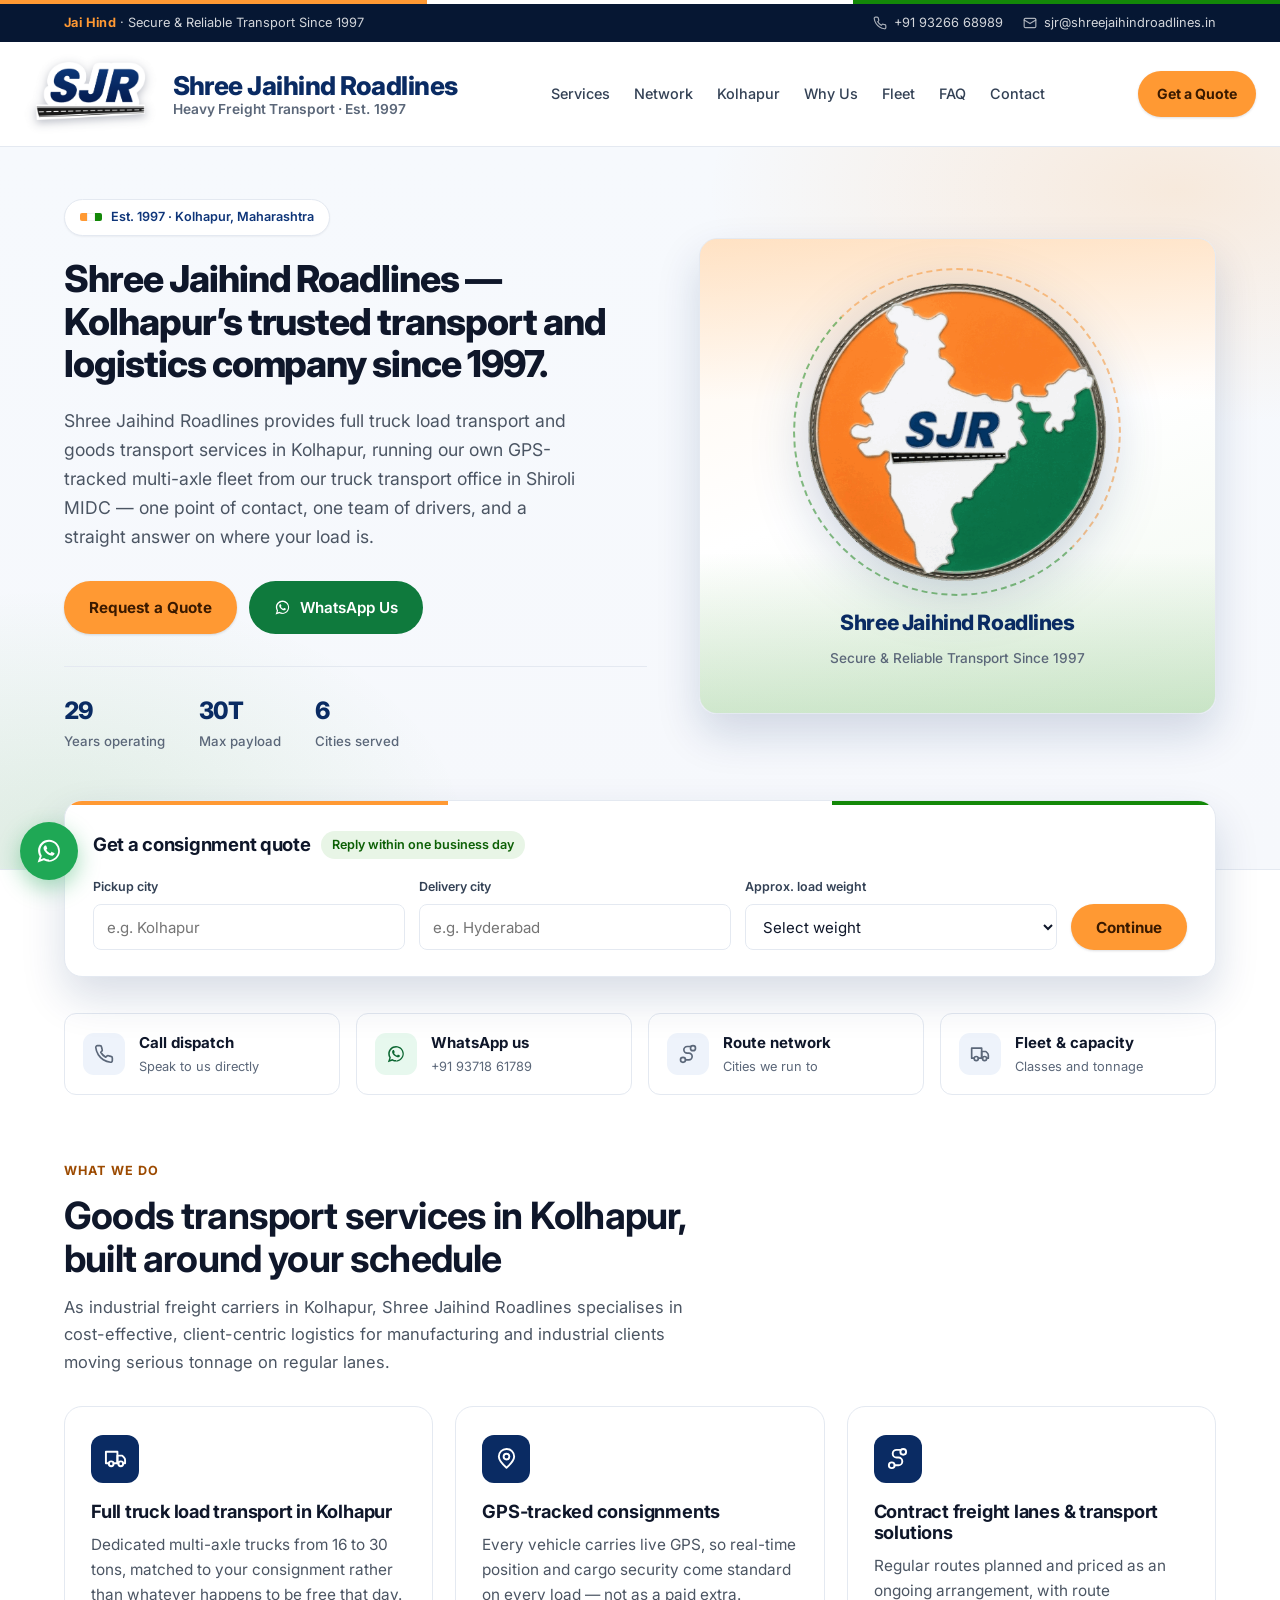
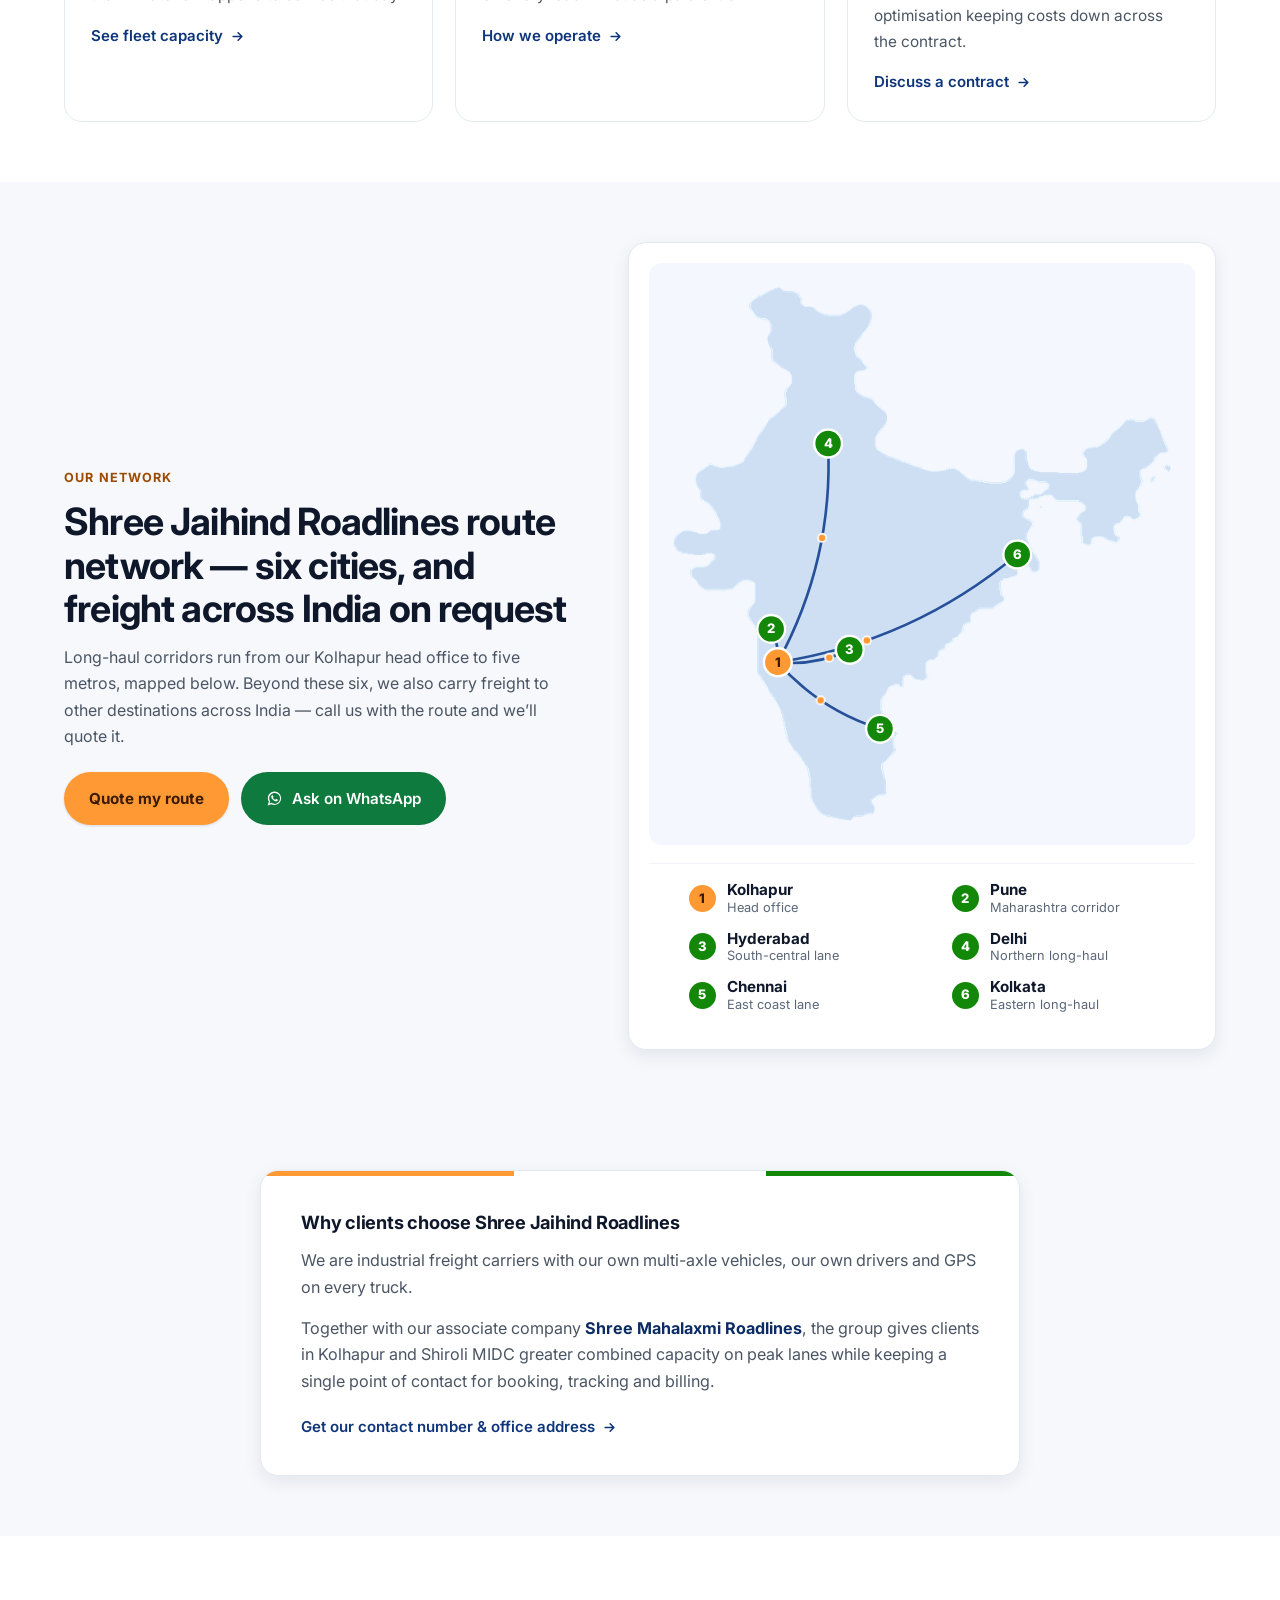
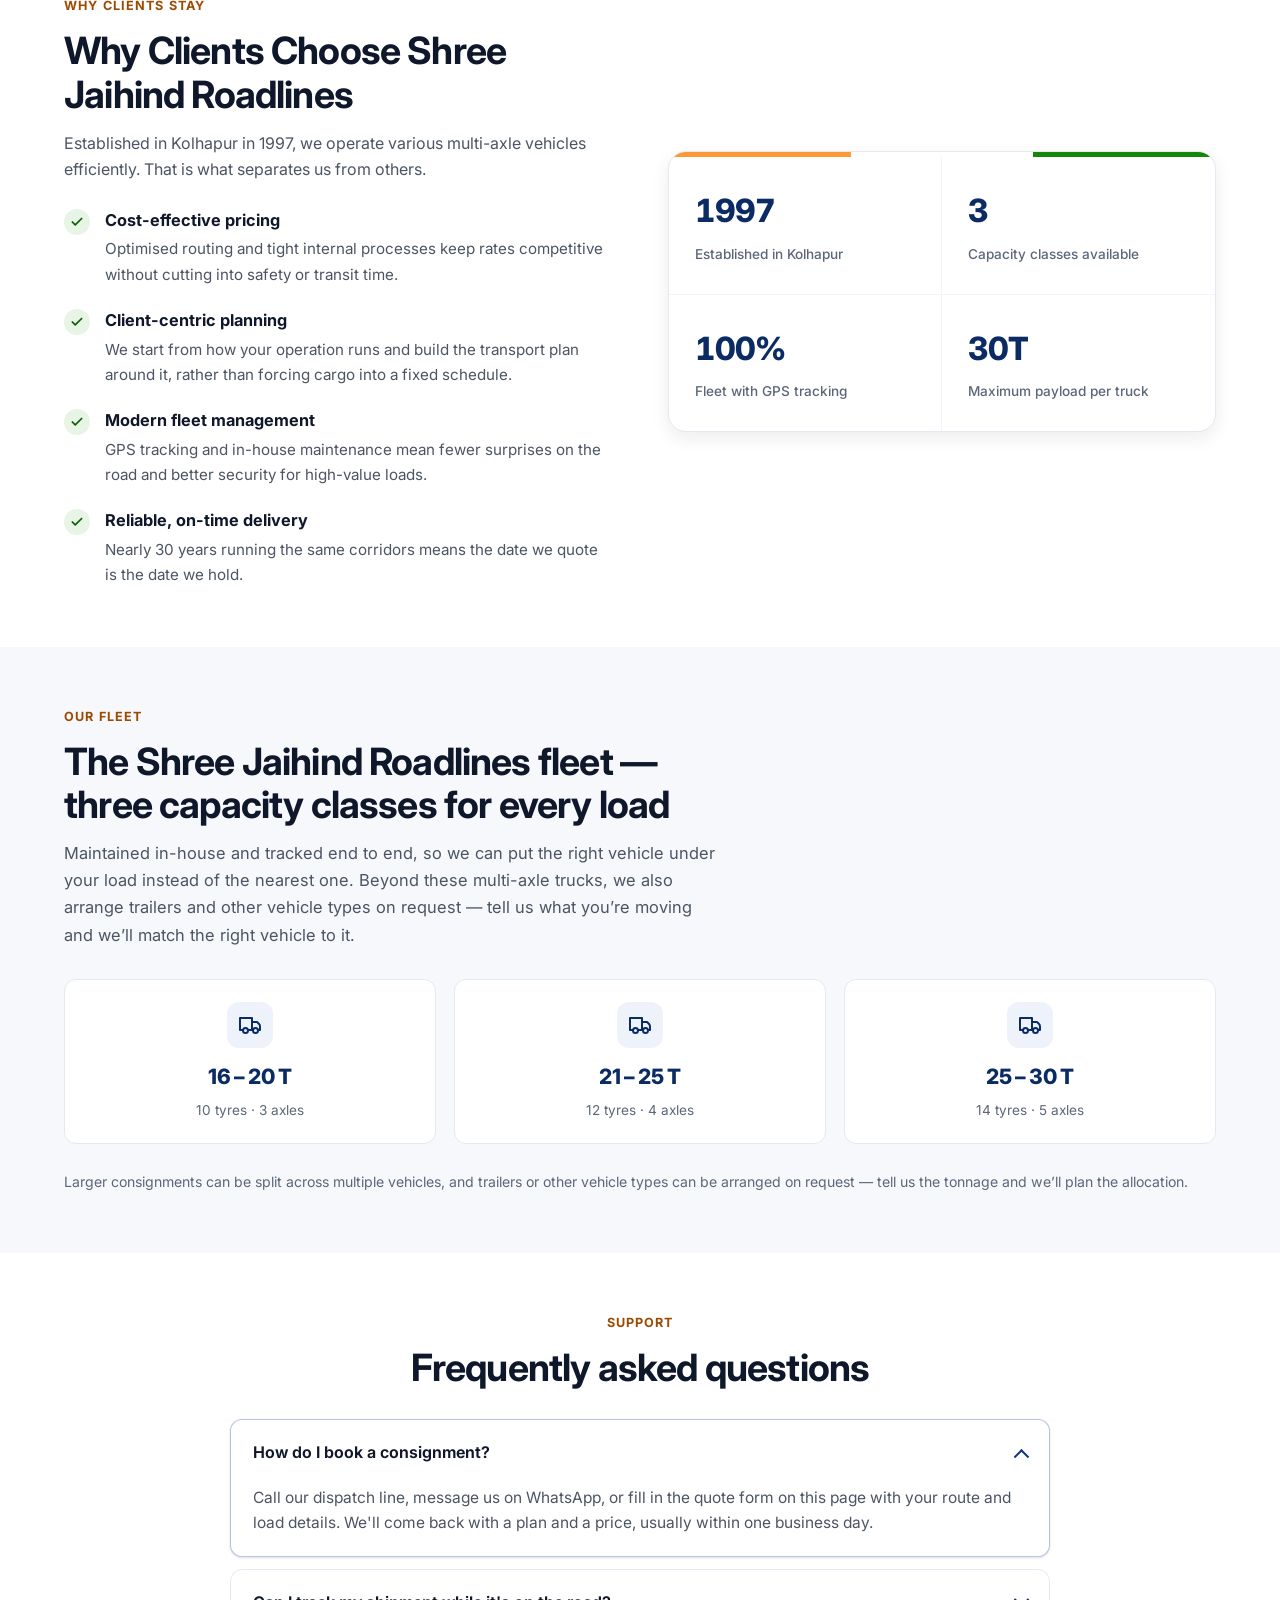
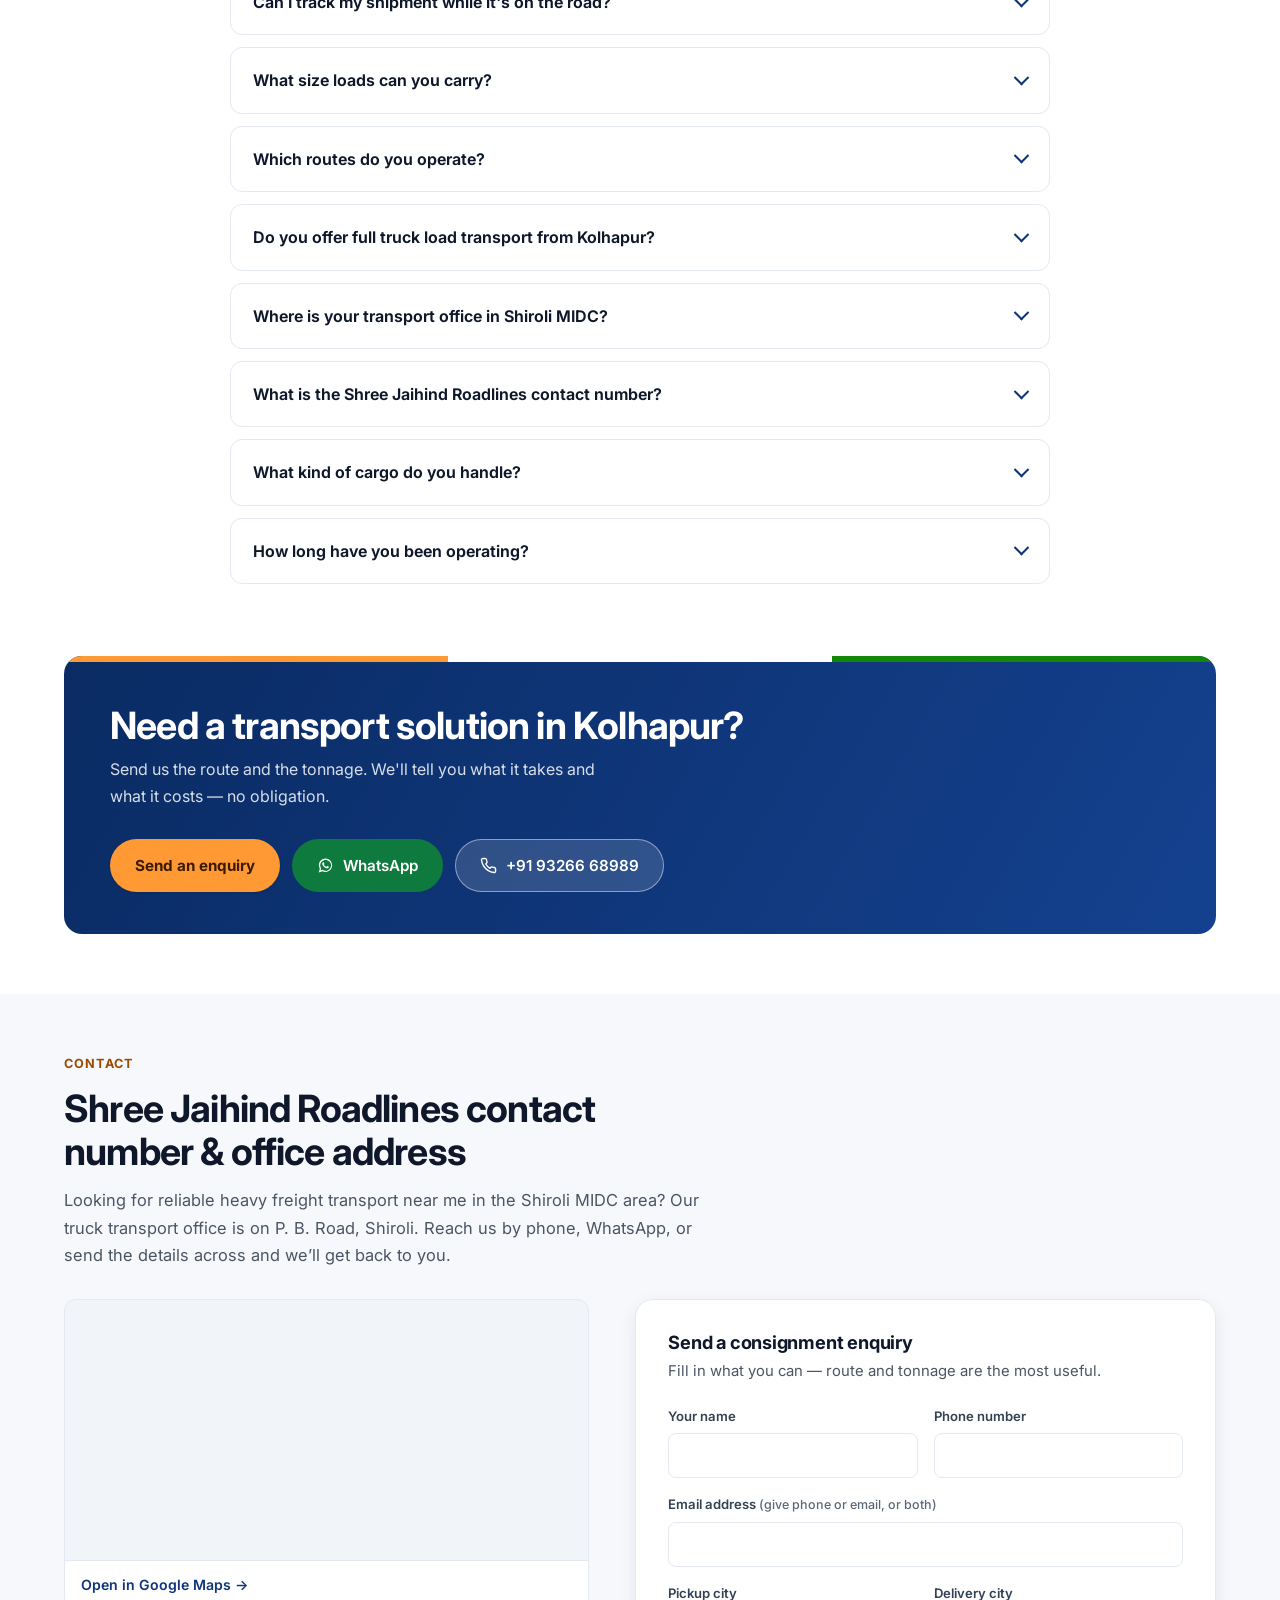
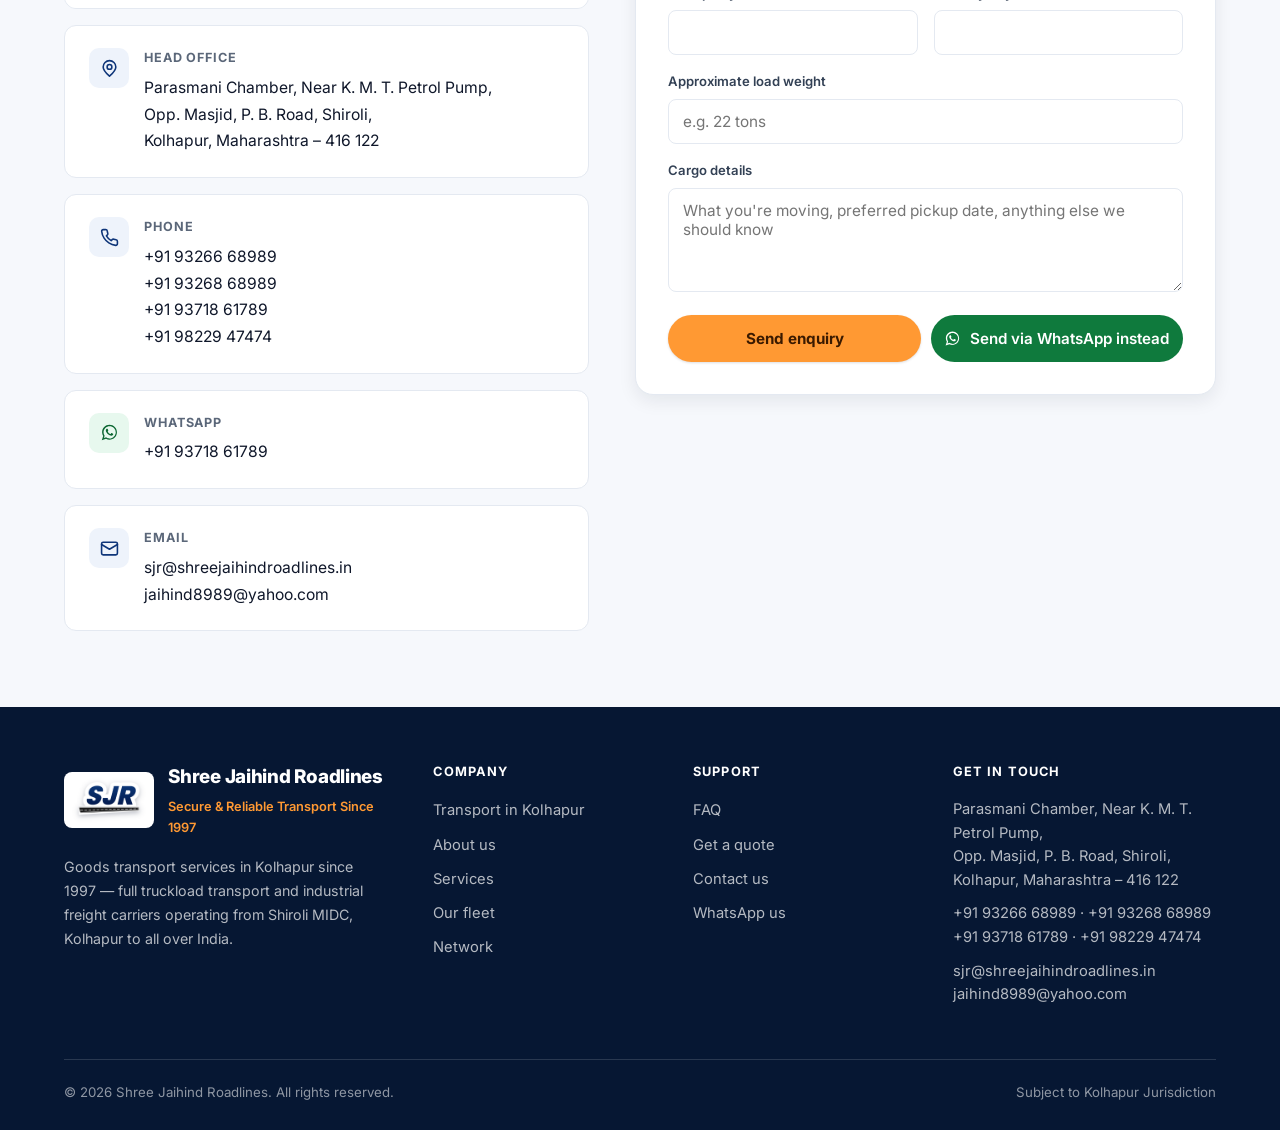
==== commit 574b2d3c: "Add Web3Forms access key for sjr email" ====
--- a/index.html
+++ b/index.html
@@ -383,13 +383,13 @@
               <div class="field"><label for="name">Your name</label><input type="text" id="name" autocomplete="name"></div>
               <div class="field">
                 <label for="phone">Phone number</label>
-                <input type="tel" id="phone" autocomplete="tel" inputmode="tel" placeholder="98765 43210">
+                <input type="tel" id="phone" autocomplete="tel" inputmode="tel">
                 <span class="field-error" id="phoneError"></span>
               </div>
             </div>
             <div class="field">
               <label for="email">Email address <span class="field-optional">(give phone or email, or both)</span></label>
-              <input type="email" id="email" autocomplete="email" placeholder="you@example.com">
+              <input type="email" id="email" autocomplete="email">
               <span class="field-error" id="emailError"></span>
             </div>
             <div class="f-row">
